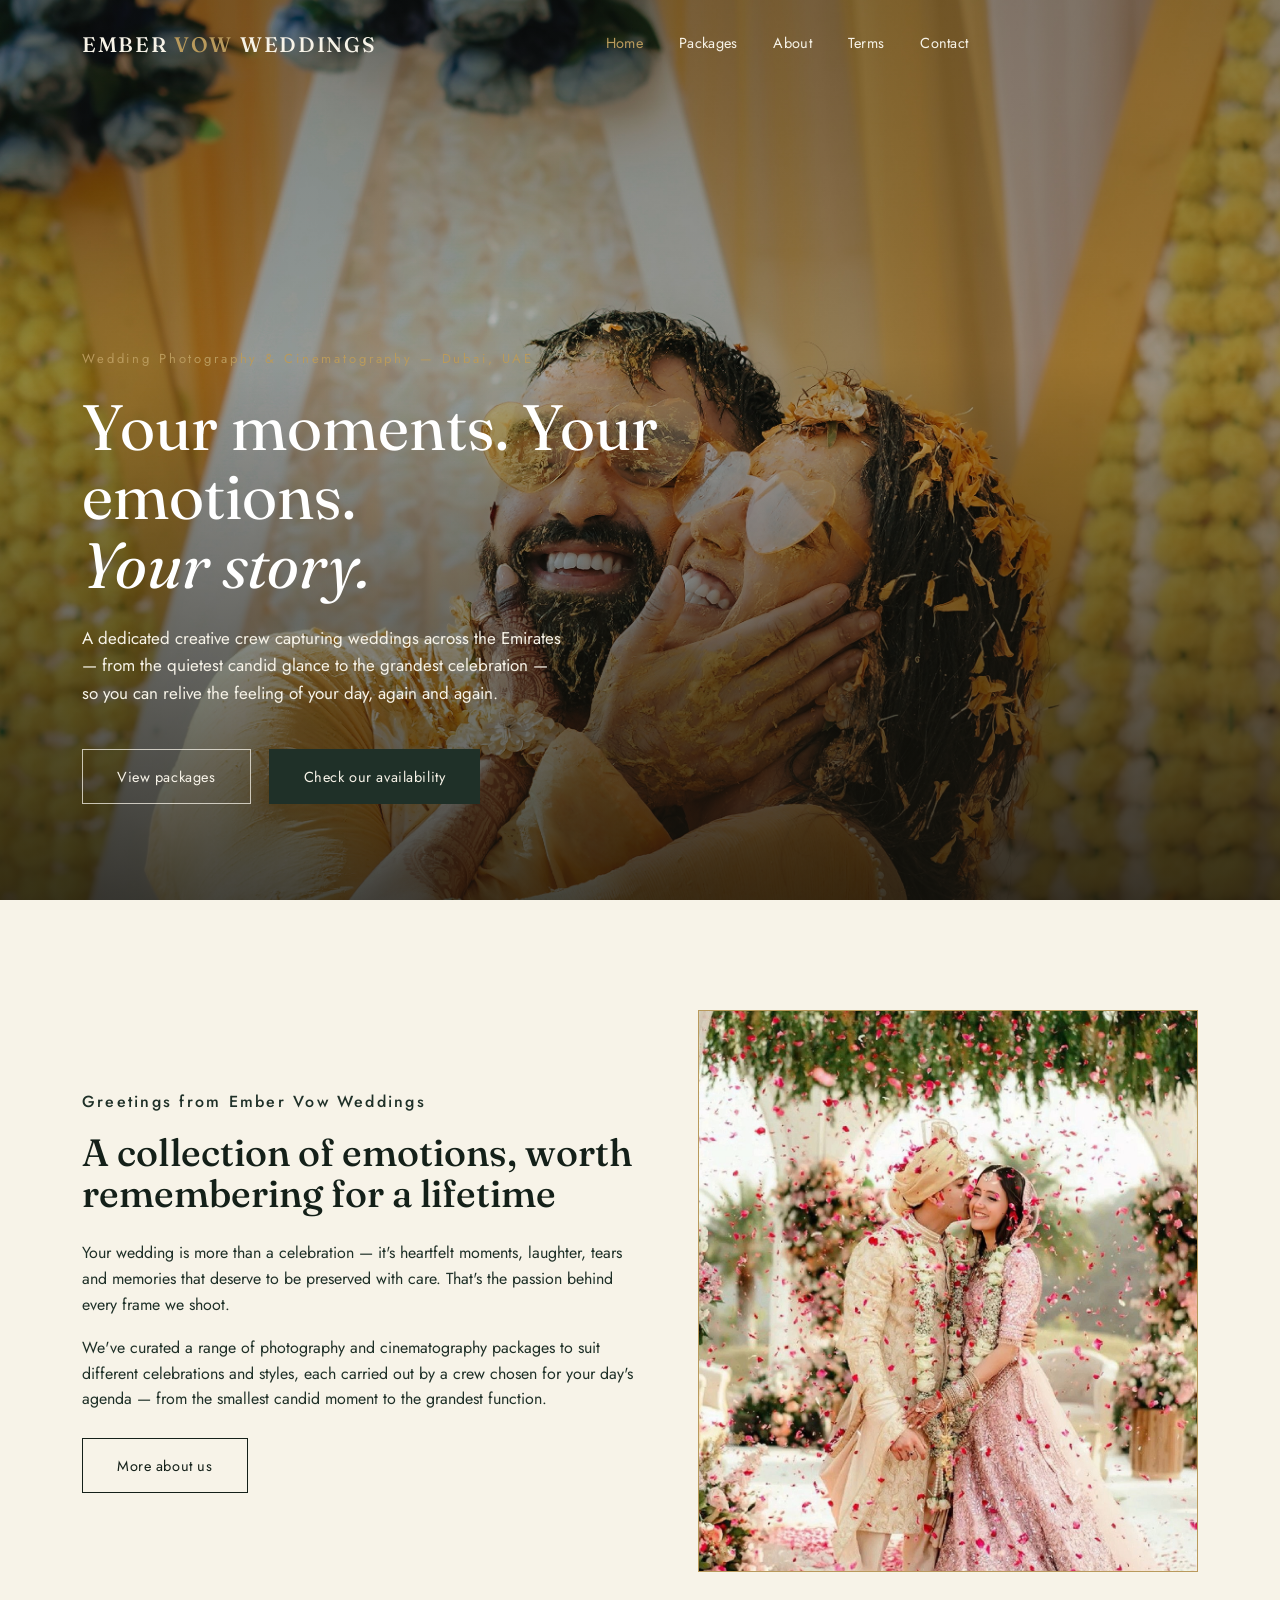
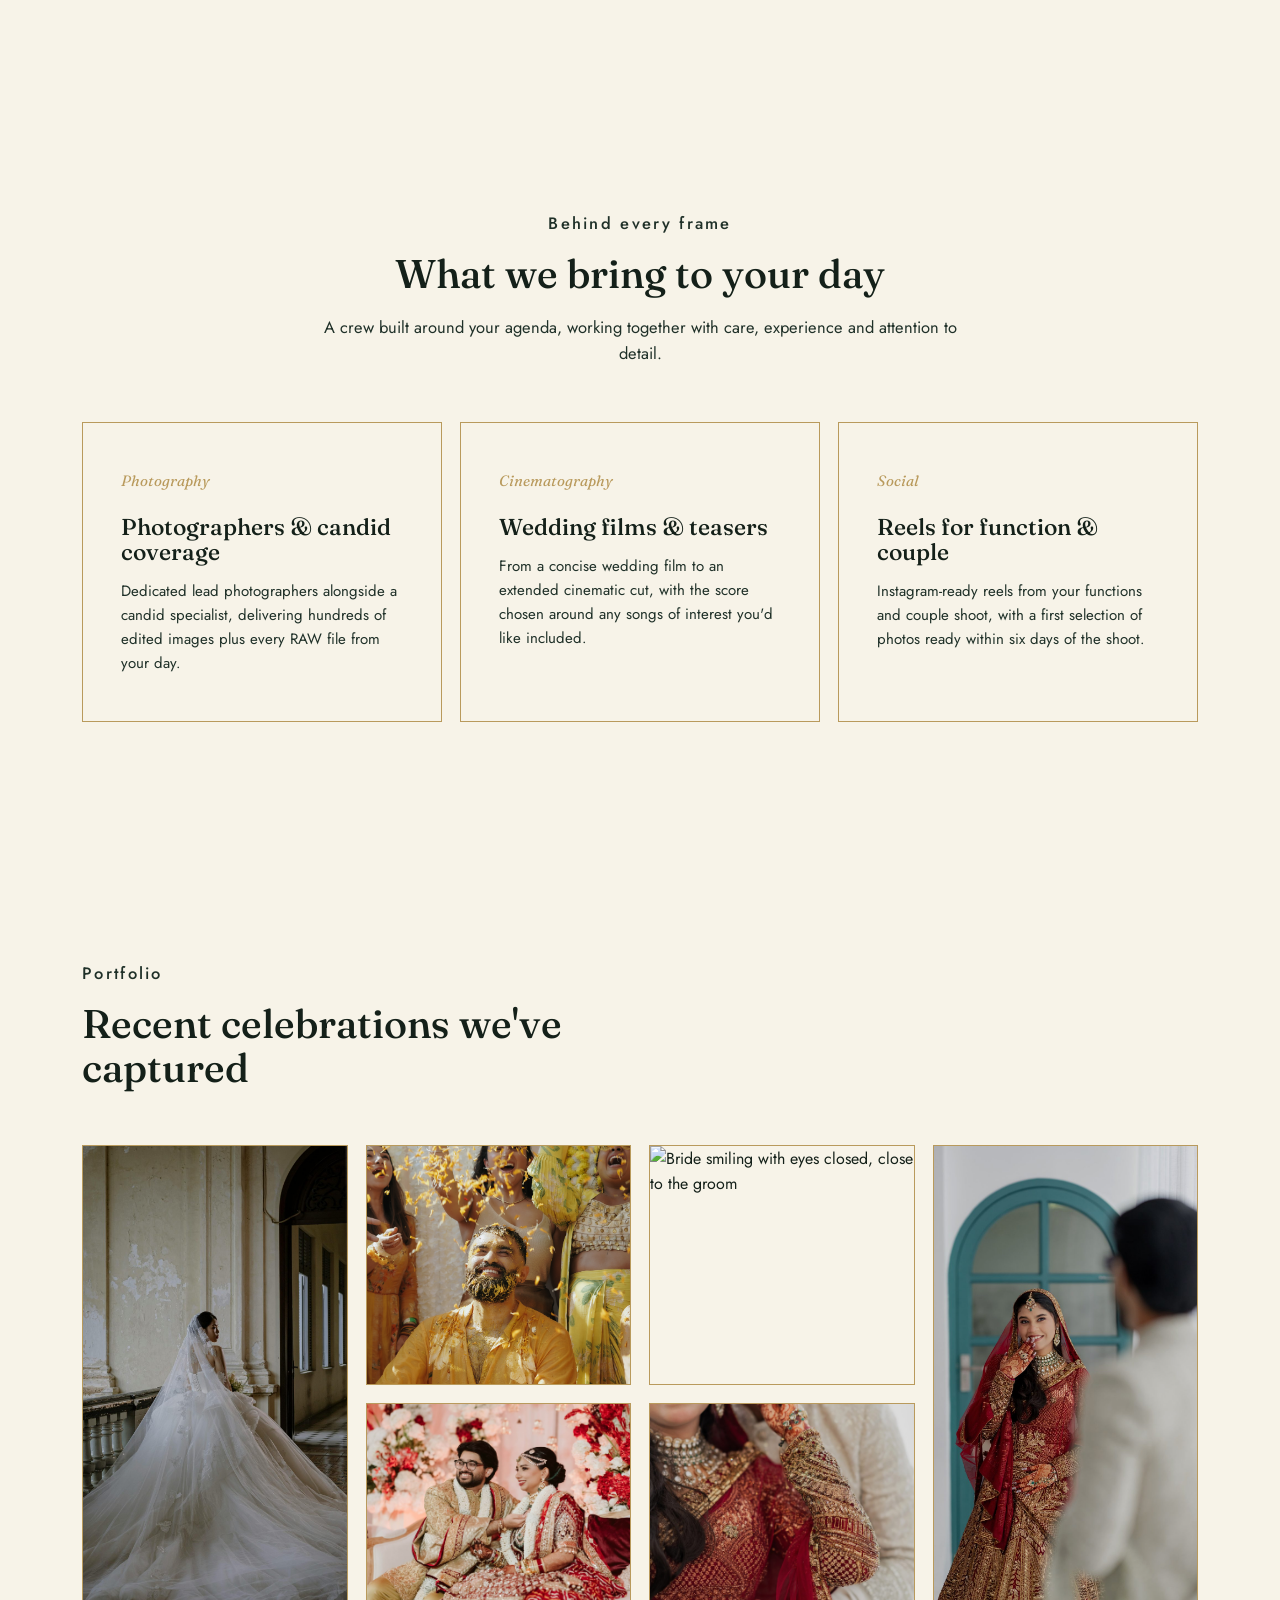
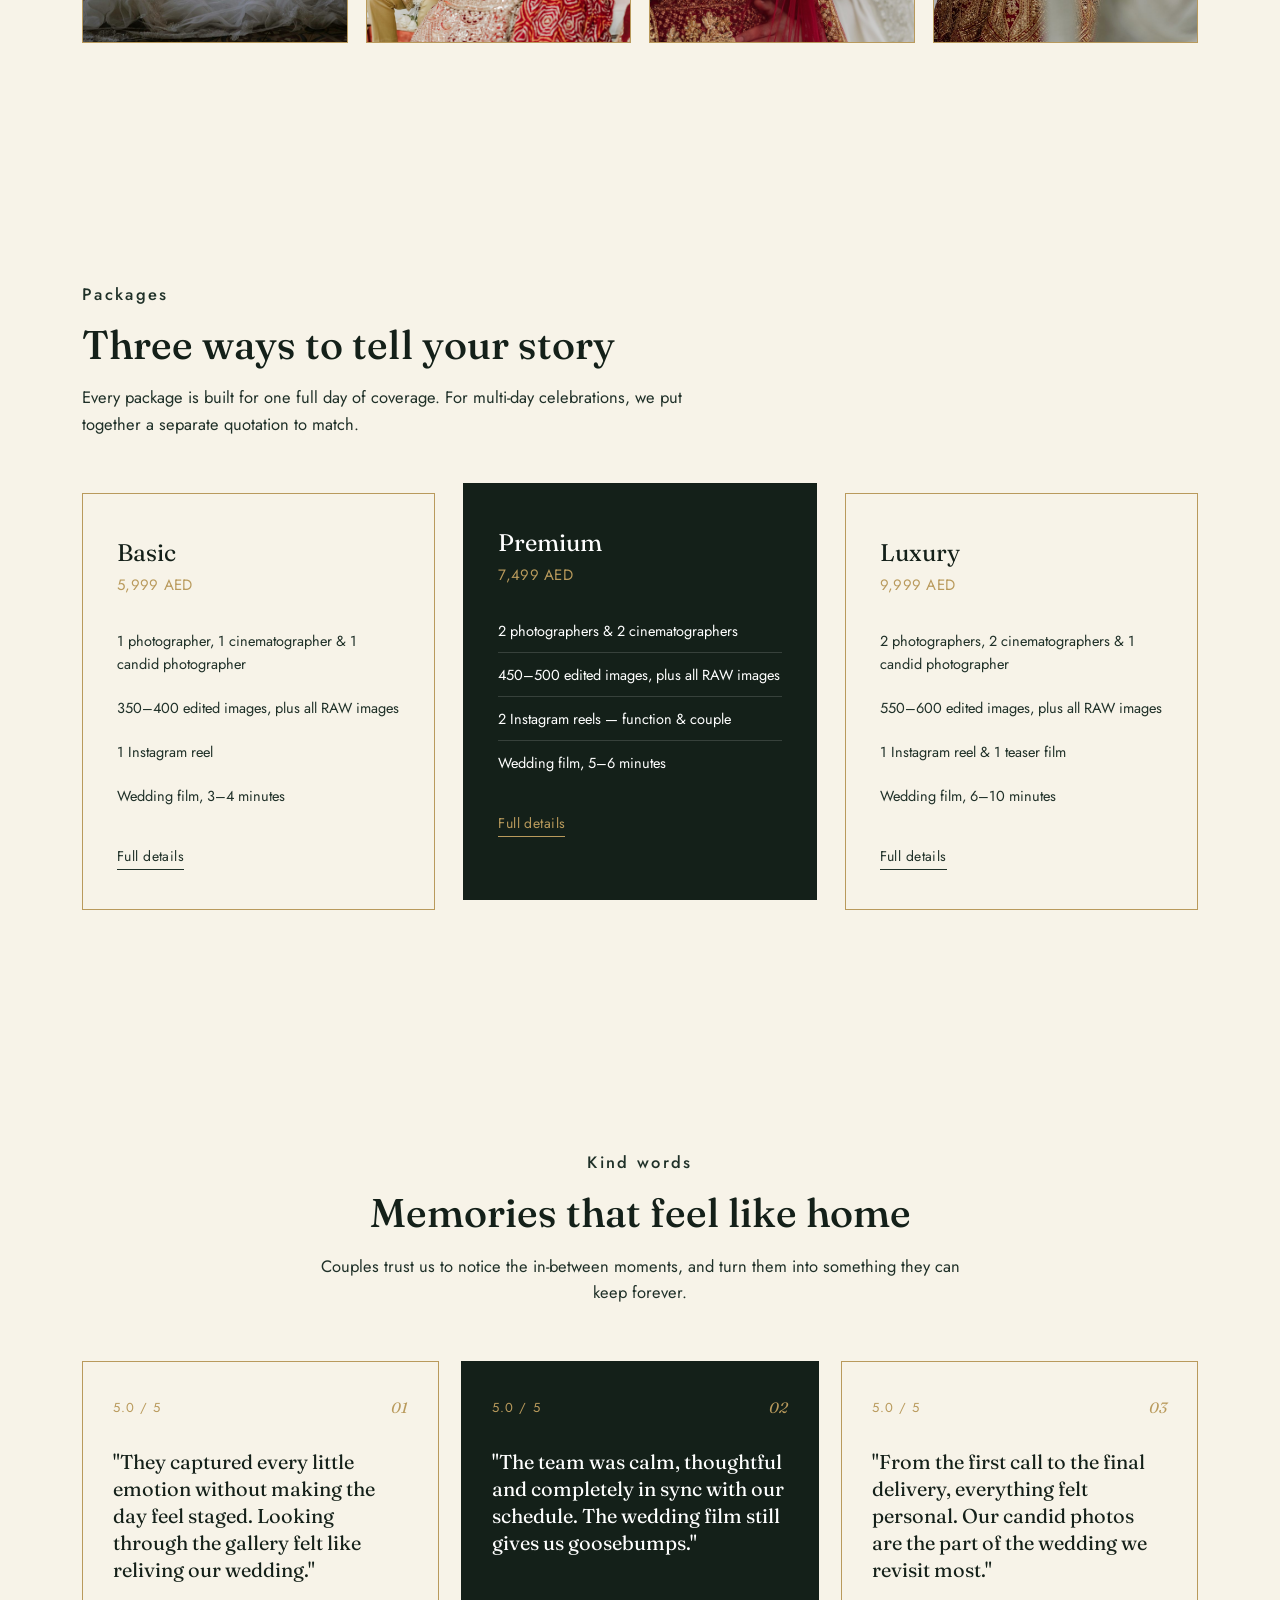
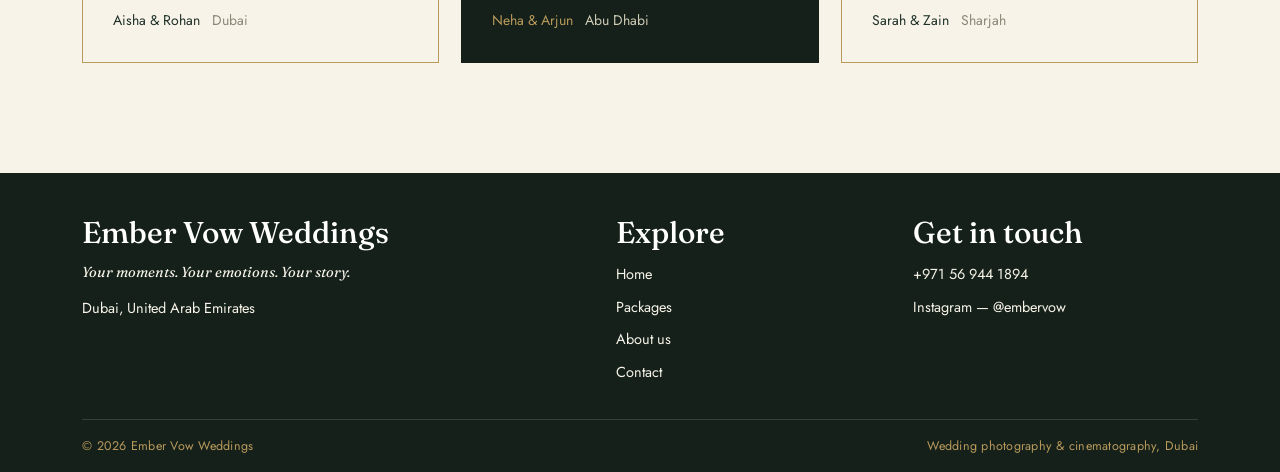
==== index.html @ 5db1cc66 "Add Ember Wow photography website" ====
<!DOCTYPE html>
<html lang="en" class="non-responsive-html">
<head>
<meta charset="UTF-8">
<meta name="viewport" content="width=device-width, initial-scale=1.0">
<title>Ember Vow Weddings — Wedding Photography &amp; Films, Dubai</title>
<meta name="description" content="Ember Vow Weddings is a Dubai-based wedding photography and cinematography studio, capturing weddings across the UAE with a dedicated creative crew.">
<link rel="stylesheet" href="assets/style.css">
</head>
<body class="non-responsive">

<header class="site-header on-dark">
  <div class="wrap header-row">
    <a href="index.html" class="logo">EMBER <span class="flame">VOW</span> WEDDINGS</a>
    <nav class="main-nav">
      <a href="index.html" class="active">Home</a>
      <a href="packages.html">Packages</a>
      <a href="about.html">About</a>
      <a href="terms.html">Terms</a>
      <a href="contact.html">Contact</a>
    </nav>
    <div class="header-cta">
      <!-- <a href="tel:+971569441894" class="header-phone">+971 56 944 1894</a>
      <a href="contact.html" class="btn btn-light">Enquire</a> -->
      <button class="nav-toggle" type="button" aria-label="Open navigation menu" aria-expanded="false"><span></span><span></span><span></span></button>
    </div>
  </div>
</header>

<section class="hero">
  <div class="hero-media" style="background-image:url('assets/images/image12.jpg');"></div>
  <div class="hero-inner wrap">
    <p class="hero-eyebrow">Wedding Photography &amp; Cinematography — Dubai, UAE</p>
    <h1>Your moments. Your emotions.<br><span class="serif-italic">Your story.</span></h1>
    <p class="hero-sub">A dedicated creative crew capturing weddings across the Emirates — from the quietest candid glance to the grandest celebration — so you can relive the feeling of your day, again and again.</p>
    <div class="hero-actions">
      <a href="packages.html" class="btn btn-light">View packages</a>
      <a href="contact.html" class="btn btn-solid">Check our availability</a>
    </div>
  </div>
</section>

<section class="section-cream">
  <div class="wrap split">
    <div class="split-copy">
      <p class="eyebrow">Greetings from Ember Vow Weddings</p>
      <h2 style="font-size:38px; margin: 18px 0 26px;">A collection of emotions, worth remembering for a lifetime</h2>
      <p>Your wedding is more than a celebration — it's heartfelt moments, laughter, tears and memories that deserve to be preserved with care. That's the passion behind every frame we shoot.</p>
      <p>We've curated a range of photography and cinematography packages to suit different celebrations and styles, each carried out by a crew chosen for your day's agenda — from the smallest candid moment to the grandest function.</p>
      <a href="about.html" class="btn" style="margin-top:8px;">More about us</a>
    </div>
    <div class="split-media">
      <img src="assets/images/mandap-kiss.jpg" alt="Couple sharing a moment during their mandap ceremony, surrounded by flowers">
    </div>
  </div>
</section>

<section class="section-paper">
  <div class="wrap">
    <div class="section-head center">
      <p class="eyebrow">Behind every frame</p>
      <h2>What we bring to your day</h2>
      <p>A crew built around your agenda, working together with care, experience and attention to detail.</p>
    </div>
    <div class="pillars">
      <div class="pillar">
        <span class="pillar-num">Photography</span>
        <h3>Photographers &amp; candid coverage</h3>
        <p>Dedicated lead photographers alongside a candid specialist, delivering hundreds of edited images plus every RAW file from your day.</p>
      </div>
      <div class="pillar">
        <span class="pillar-num">Cinematography</span>
        <h3>Wedding films &amp; teasers</h3>
        <p>From a concise wedding film to an extended cinematic cut, with the score chosen around any songs of interest you'd like included.</p>
      </div>
      <div class="pillar">
        <span class="pillar-num">Social</span>
        <h3>Reels for function &amp; couple</h3>
        <p>Instagram-ready reels from your functions and couple shoot, with a first selection of photos ready within six days of the shoot.</p>
      </div>
    </div>
  </div>
</section>

<section class="section-cream">
  <div class="wrap">
    <div class="section-head">
      <p class="eyebrow">Portfolio</p>
      <h2>Recent celebrations we've captured</h2>
    </div>
    <div class="gallery">
      <a href="about.html" class="tall"><img src="assets/images/bride-train.jpg" alt="Bride in a flowing gown along a hallway"></a>
      <a href="about.html"><img src="assets/images/image11.jpg" alt="Wedding ceremony ritual with hands joined in garlands"></a>
      <a href="about.html"><img src="assets/images/image13.jpg" alt="Bride smiling with eyes closed, close to the groom"></a>
      <a href="about.html" class="tall"><img src="assets/images/first-look-reveal.jpg" alt="Bride glancing back at the groom during a first look"></a>
      <a href="about.html"><img src="assets/images/mandap-garland.jpg" alt="Couple seated together during their wedding ceremony"></a>
      <a href="about.html"><img src="assets/images/cheek-laugh.jpg" alt="Couple laughing cheek to cheek in wedding attire"></a>
    </div>
  </div>
</section>

<section class="section-paper">
  <div class="wrap">
    <div class="section-head">
      <p class="eyebrow">Packages</p>
      <h2>Three ways to tell your story</h2>
      <p>Every package is built for one full day of coverage. For multi-day celebrations, we put together a separate quotation to match.</p>
    </div>
    <div class="pkg-row">
      <div class="pkg-teaser">
        <span class="name">Basic</span>
        <span class="price">5,999 AED</span>
        <ul>
          <li>1 photographer, 1 cinematographer &amp; 1 candid photographer</li>
          <li>350–400 edited images, plus all RAW images</li>
          <li>1 Instagram reel</li>
          <li>Wedding film, 3–4 minutes</li>
        </ul>
        <a href="packages.html">Full details</a>
      </div>
      <div class="pkg-teaser is-featured">
        <span class="name">Premium</span>
        <span class="price">7,499 AED</span>
        <ul>
          <li>2 photographers &amp; 2 cinematographers</li>
          <li>450–500 edited images, plus all RAW images</li>
          <li>2 Instagram reels — function &amp; couple</li>
          <li>Wedding film, 5–6 minutes</li>
        </ul>
        <a href="packages.html">Full details</a>
      </div>
      <div class="pkg-teaser">
        <span class="name">Luxury</span>
        <span class="price">9,999 AED</span>
        <ul>
          <li>2 photographers, 2 cinematographers &amp; 1 candid photographer</li>
          <li>550–600 edited images, plus all RAW images</li>
          <li>1 Instagram reel &amp; 1 teaser film</li>
          <li>Wedding film, 6–10 minutes</li>
        </ul>
        <a href="packages.html">Full details</a>
      </div>
    </div>
  </div>
</section>

<section class="reviews-section section-cream">
  <div class="wrap">
    <div class="section-head center">
      <p class="eyebrow">Kind words</p>
      <h2>Memories that feel like home</h2>
      <p>Couples trust us to notice the in-between moments, and turn them into something they can keep forever.</p>
    </div>
    <div class="reviews-grid">
      <article class="review-card">
        <div class="review-topline"><span class="review-stars">5.0 / 5</span><span class="review-mark">01</span></div>
        <blockquote>"They captured every little emotion without making the day feel staged. Looking through the gallery felt like reliving our wedding."</blockquote>
        <cite>Aisha &amp; Rohan <span>Dubai</span></cite>
      </article>
      <article class="review-card featured-review">
        <div class="review-topline"><span class="review-stars">5.0 / 5</span><span class="review-mark">02</span></div>
        <blockquote>"The team was calm, thoughtful and completely in sync with our schedule. The wedding film still gives us goosebumps."</blockquote>
        <cite>Neha &amp; Arjun <span>Abu Dhabi</span></cite>
      </article>
      <article class="review-card">
        <div class="review-topline"><span class="review-stars">5.0 / 5</span><span class="review-mark">03</span></div>
        <blockquote>"From the first call to the final delivery, everything felt personal. Our candid photos are the part of the wedding we revisit most."</blockquote>
        <cite>Sarah &amp; Zain <span>Sharjah</span></cite>
      </article>
    </div>
  </div>
</section>

<!-- <section class="cta-banner">
  <div class="wrap">
    <h2>Let us turn your day into memories that last forever.</h2>
    <div class="actions">
      <a href="contact.html" class="btn btn-light">Get in touch</a>
      <a href="tel:+971569441894" class="btn" style="border-color:rgba(247,243,232,.5); color:#F7F3E8;">Call +971 56 944 1894</a>
    </div>
  </div>
</section> -->

<footer class="site-footer">
  <div class="wrap">
    <div class="footer-grid">
      <div>
        <h4>Ember Vow Weddings</h4>
        <p class="footer-tagline">Your moments. Your emotions. Your story.</p>
        <p>Dubai, United Arab Emirates</p>
      </div>
      <div>
        <h4>Explore</h4>
        <ul class="footer-links">
          <li><a href="index.html">Home</a></li>
          <li><a href="packages.html">Packages</a></li>
          <li><a href="about.html">About us</a></li>
          <li><a href="contact.html">Contact</a></li>
        </ul>
      </div>
      <div>
        <h4>Get in touch</h4>
        <ul class="footer-links">
          <li><a href="tel:+971569441894">+971 56 944 1894</a></li>
          <li><a href="https://www.instagram.com/embervow?stkn=NTB4djV4emsxd3Fi" target="_blank" rel="noopener">Instagram — @embervow</a></li>
        </ul>
      </div>
    </div>
    <div class="footer-bottom">
      <span>&copy; <span id="year"></span> Ember Vow Weddings</span>
      <span>Wedding photography &amp; cinematography, Dubai</span>
    </div>
  </div>
</footer>

<script src="assets/script.js"></script>
</body>
</html>
---- assets/style.css ----
/* ============================================================
   EMBER VOW WEDDINGS — shared stylesheet
   ============================================================ */

@import url('https://fonts.googleapis.com/css2?family=Fraunces:ital,opsz,wght@0,9..144,300;0,9..144,400;0,9..144,500;0,9..144,600;1,9..144,400;1,9..144,500&family=Jost:wght@300;400;500;600&display=swap');

:root{
  --forest:       #1F3028;
  --ivory:        #F7F3E8;
  --gold:         #B99A5C;
  --dark-green:   #142019;
  --cream:        var(--ivory);
  --cream-deep:   var(--ivory);
  --ink:          var(--dark-green);
  --olive:        var(--forest);
  --olive-deep:   var(--dark-green);
  --olive-line:   var(--gold);
  --ember:        var(--gold);
  --ember-deep:   var(--gold);
  --paper:        var(--ivory);
  --max: 1180px;
}

*, *::before, *::after{ box-sizing: border-box; }

html{ scroll-behavior: smooth; }

body{
  margin:0;
  background: var(--cream);
  color: var(--ink);
  font-family: 'Jost', sans-serif;
  font-weight: 400;
  line-height: 1.6;
  -webkit-font-smoothing: antialiased;
}
body:not(.non-responsive){
  overflow-x:hidden;
}

img{ max-width:100%; display:block; }

a{ color: inherit; text-decoration:none; }

h1,h2,h3,h4{
  font-family: 'Fraunces', serif;
  font-weight: 500;
  line-height: 1.08;
  margin: 0;
  color: var(--ink);
}
h5,h6{
  font-family: 'Fraunces', serif;
  font-weight: 300;
  line-height: 1.08;
  margin: 0;
  color: var(--ink);
}

.serif-italic{ font-style: italic; font-weight: 400; }

p{ margin: 0; }

.wrap{
  max-width: var(--max);
  margin: 0 auto;
  padding: 0 32px;
}

.eyebrow{
  font-family: 'Jost', sans-serif;
  font-size: 13px;
  letter-spacing: 0.14em;
  color: var(--olive);
  font-weight: 500;
}

.rule{
  height: 1px;
  background: var(--olive-line);
  border: none;
  width: 100%;
}

.btn{
  display: inline-flex;
  align-items: center;
  gap: 10px;
  padding: 15px 34px;
  border: 1px solid var(--ink);
  color: var(--ink);
  font-family: 'Jost', sans-serif;
  font-size: 14.5px;
  letter-spacing: 0.04em;
  background: transparent;
  transition: background .35s ease, color .35s ease, border-color .35s ease;
  cursor: pointer;
}
.btn:hover{ background: var(--ink); color: var(--paper); }

.btn-light{
  border-color: rgba(247,243,232,.75);
  color: var(--ivory);
}
.btn-light:hover{ background:var(--ivory); color: var(--dark-green); }
.btn-outline-light{ border-color:rgba(247,243,232,.5); color:var(--ivory); }

.btn-solid{
  background: var(--forest);
  border-color: var(--forest);
  color: var(--ivory);
}
.btn-solid:hover{ background: var(--dark-green); border-color: var(--dark-green); color:var(--ivory); }

/* ---------------- header ---------------- */
.site-header{
  position: absolute;
  top:0; left:0; right:0;
  z-index: 50;
  padding: 30px 0;
}
.site-header.is-solid{
  position: sticky;
  background: var(--cream);
  border-bottom: 1px solid var(--olive-line);
  padding: 20px 0;
}
.header-row{
  display:flex;
  align-items:center;
  justify-content: space-between;
}
.logo{
  font-family:'Fraunces', serif;
  font-size: 21px;
  letter-spacing: 0.08em;
  font-weight: 500;
}
.logo .flame{ color: var(--ember); }
.site-header.on-dark .logo{ color: var(--ivory); }

.main-nav{
  display:flex;
  gap: 40px;
  align-items:center;
}
.main-nav a{
  font-size: 15px;
  letter-spacing: 0.02em;
  position: relative;
  padding-bottom: 4px;
}
.site-header.on-dark .main-nav a{ color: var(--ivory); }
.main-nav a.active{ color: var(--ember); }
.site-header.on-dark .main-nav a.active{ color: var(--gold); }
.main-nav a::after{
  content:"";
  position:absolute;
  left:0; right:100%;
  bottom:0;
  height:1px;
  background: currentColor;
  transition: right .3s ease;
}
.main-nav a:hover::after{ right:0; }

.header-cta{ display:flex; align-items:center; gap:22px; }
.header-phone{
  font-size: 14px;
  letter-spacing: 0.02em;
}
.site-header.on-dark .header-phone{ color:var(--ivory); }

.nav-toggle{
  display:none;
  flex-direction:column;
  gap:5px;
  background:none;
  border:none;
  cursor:pointer;
  padding: 6px;
}
.nav-toggle span{
  width: 26px; height: 1px;
  background: var(--ink);
}
.site-header.on-dark .nav-toggle span{ background:#fff; }

/* ---------------- footer ---------------- */
.site-footer{
  background: var(--olive-deep);
  color: var(--ivory);
  padding: 44px 0 0;
}
.footer-grid{
  display:grid;
  grid-template-columns: 1.3fr 1fr 1fr;
  align-items:start;
  gap: 34px;
  padding-bottom: 34px;
}
.footer-grid h4{
  color:#fff;
  font-size: 30px;
  margin-bottom: 12px;
}
.footer-grid p, .footer-grid a{
  color: var(--ivory);
  font-size: 14.5px;
}
.footer-links{ list-style:none; margin:0; padding:0; display:flex; flex-direction:column; gap:7px; }
.footer-links a:hover{ color:#fff; }
.footer-bottom{
  border-top: 1px solid rgba(255,255,255,.14);
  padding: 16px 0;
  display:flex;
  justify-content:space-between;
  align-items:center;
  gap: 12px 24px;
  flex-wrap:wrap;
  font-size: 12.5px;
  color: var(--gold);
  letter-spacing: .02em;
}
.footer-tagline{ font-family:'Fraunces', serif; font-style: italic; font-size: 19px; color:var(--ivory); margin: 10px 0 12px; max-width: 320px; }

/* ---------------- hero (home) ---------------- */
.hero{
  position: relative;
  min-height: 100vh;
  display:flex;
  align-items:flex-end;
  overflow:hidden;
}
.hero-media{
  position:absolute; inset:0;
  background-size: cover;
  background-position: center 22%;
}
.hero-media::after{
  content:"";
  position:absolute; inset:0;
  background: linear-gradient(180deg, rgba(20,18,12,.28) 0%, rgba(20,18,12,.18) 40%, rgba(20,18,12,.78) 100%);
}
.hero-inner{
  position:relative;
  z-index: 2;
  width:100%;
  padding-bottom: 96px;
  color:#fff;
  opacity:0;
  transform: translateY(16px);
  animation: rise 1.1s ease .25s forwards;
}
@keyframes rise{ to{ opacity:1; transform:none; } }

.hero-eyebrow{
  font-size: 13px;
  letter-spacing: 0.22em;
  color: var(--gold);
  margin-bottom: 22px;
}
.hero h1{
  color:#fff;
  font-size: clamp(42px, 6vw, 78px);
  max-width: 820px;
  font-weight: 400;
}
.hero-sub{
  margin-top: 26px;
  max-width: 480px;
  font-size: 17px;
  color: var(--ivory);
}
.hero-actions{
  margin-top: 42px;
  display:flex;
  gap: 18px;
  flex-wrap: wrap;
}

/* ---------------- generic page hero (inner pages) ---------------- */
.page-hero{
  padding: 200px 0 90px;
  background: var(--cream-deep);
  border-bottom: 1px solid var(--olive-line);
}
.page-hero h1{ font-size: clamp(38px, 5vw, 58px); max-width: 620px; }
.page-hero .eyebrow{ margin-bottom: 18px; display:block; }
.page-hero-sub{ max-width: 560px; margin-top: 22px; font-size: 16.5px; color:var(--forest); }

/* ---------------- sections ---------------- */
section{ padding: 110px 0; }
.section-tight{ padding: 80px 0; }
.section-cream{ background: var(--cream); }
.section-paper{ background: var(--paper); }
.section-deep{ background: var(--dark-green); color:var(--ivory); }
.section-deep h2{ color:#fff; }

.section-head{
  max-width: 640px;
  margin-bottom: 56px;
}
.section-head .eyebrow{ display:block; margin-bottom: 16px; }
.section-head h2{ font-size: clamp(30px, 3.6vw, 44px); }
.section-head p{ margin-top: 18px; font-size: 16.5px; color:var(--forest); }
.section-deep .section-head p{ color: var(--ivory); }
.center{ text-align:center; margin-left:auto; margin-right:auto; }

/* ---------------- intro / story split ---------------- */
.split{
  display:grid;
  grid-template-columns: 1fr 1fr;
  gap: 64px;
  align-items:center;
}
.split.reverse .split-media{ order:2; }
.split-media img{ width:100%; height: 560px; object-fit:cover; border: 1px solid var(--olive-line); }
.split-media{ overflow:hidden; border:1px solid var(--olive-line); background:var(--paper); transition: transform .35s ease, box-shadow .35s ease, border-color .35s ease; }
.split-media:hover{ transform:translateY(-6px); border-color:var(--gold); box-shadow:0 16px 30px rgba(20,32,25,.12); }
.split-media img{ border:none; transition:transform .7s cubic-bezier(.2,.7,.2,1); }
.split-media:hover img{ transform:scale(1.035); }
.split-copy p{ margin-bottom: 18px; font-size: 16px; color:var(--forest); }
.split-copy p:last-child{ margin-bottom:0; }
.story-heading{ font-size:clamp(28px,3.4vw,38px); margin:18px 0 26px; }

/* ---------------- pillars ---------------- */
.pillars{
  display:grid;
  grid-template-columns: repeat(3, 1fr);
  gap: 18px;
}
.pillar{
  background: var(--cream);
  padding: 46px 38px;
  border:1px solid var(--olive-line);
  transition: transform .35s ease, box-shadow .35s ease, border-color .35s ease;
}
.pillar:hover{
  transform:translateY(-7px);
  border-color:var(--ember);
  box-shadow:0 16px 30px rgba(20,32,25,.12);
}
.pillar-num{
  font-family:'Fraunces', serif;
  font-style: italic;
  font-size: 15px;
  color: var(--ember);
  margin-bottom: 22px;
  display:block;
}
.pillar h3{ font-size: 23px; margin-bottom: 14px; }
.pillar p{ font-size: 15px; color:var(--forest); }

/* ---------------- portfolio grid ---------------- */
.gallery{
  display:grid;
  grid-template-columns: repeat(4, 1fr);
  gap: 18px;
}
.gallery a{
  display:block;
  overflow:hidden;
  border: 1px solid var(--olive-line);
  background:var(--paper);
  transition: transform .35s ease, box-shadow .35s ease, border-color .35s ease;
}
.gallery a:hover{ transform:translateY(-5px); border-color:var(--gold); box-shadow:0 14px 26px rgba(20,32,25,.14); }
.gallery img{
  width:100%; height:100%;
  object-fit:cover;
  aspect-ratio: 3/4;
  transition: transform .7s cubic-bezier(.2,.7,.2,1);
}
.gallery a:hover img{ transform: scale(1.045); }
.gallery a:focus-visible, .pkg-teaser:focus-within{ outline:2px solid var(--ember); outline-offset:4px; }
.gallery .tall{ grid-row: span 2; }
.gallery .tall img{ aspect-ratio: 3/8; }

/* ---------------- packages teaser (home) ---------------- */
.pkg-row{
  display:grid;
  grid-template-columns: repeat(3, 1fr);
  gap: 28px;
}
.pkg-teaser{
  border: 1px solid var(--olive-line);
  background: var(--paper);
  padding: 40px 34px;
  transition: transform .35s ease, box-shadow .35s ease, border-color .35s ease;
}
.pkg-teaser:hover{
  transform:translateY(-7px);
  border-color:var(--ember);
  box-shadow:0 16px 30px rgba(20,32,25,.12);
}
.pkg-teaser.is-featured{
  background:var(--olive-deep);
  border-color:var(--olive-deep);
  color:var(--ivory);
  transform:translateY(-10px);
}
.pkg-teaser.is-featured:hover{ border-color:var(--gold); box-shadow:0 20px 34px rgba(20,32,25,.2); }
.pkg-teaser.is-featured .name,
.pkg-teaser.is-featured li{ color:#fff; }
.pkg-teaser.is-featured .price{ color:var(--gold); }

.pkg-teaser.is-featured li{ border-top-color:rgba(255,255,255,.15); }
.pkg-teaser.is-featured a{ color:var(--gold); border-color:var(--gold); }
.pkg-teaser.is-featured a:hover{ color:#fff; border-color:#fff; }
.pkg-teaser .name{ font-family:'Fraunces', serif; font-size: 24px; margin-bottom: 6px; }
.pkg-teaser .price{ color: var(--ember-deep); font-size: 15px; letter-spacing: .02em; margin-bottom: 22px; display:block; }
.pkg-teaser ul {
    list-style: none;
    margin: 0 0 26px;
    padding: 0;
}

.pkg-teaser li {
  
    font-size: 14.5px;
    color: var(--forest);
    padding: 10px 0;
    border-top: 1px solid var(--cream-deep);
}


.pkg-teaser li:first-child{ border-top:none; }
.pkg-teaser a{ font-size: 14px; letter-spacing:.03em; color: var(--olive); border-bottom: 1px solid var(--olive); padding-bottom: 3px; }
.pkg-teaser a:hover{ color: var(--olive-deep); border-color: var(--olive-deep); }

/* ---------------- reviews ---------------- */
.reviews-section{ border-top:1px solid var(--cream-deep); }
.reviews-grid{ display:grid; grid-template-columns:repeat(3,1fr); gap:22px; }
.review-card{
  padding:34px 30px 30px;
  background:var(--paper);
  border:1px solid var(--olive-line);
  min-height:280px;
  display:flex;
  flex-direction:column;
  transition:transform .35s ease, box-shadow .35s ease, border-color .35s ease;
}
.review-card:hover{ transform:translateY(-7px); border-color:var(--gold); box-shadow:0 16px 30px rgba(20,32,25,.12); }
.featured-review{ background:var(--dark-green); border-color:var(--dark-green); color:var(--ivory); }
.review-topline{ display:flex; justify-content:space-between; align-items:center; margin-bottom:28px; }
.review-stars{ color:var(--ember); font-size:13px; letter-spacing:.08em; }
.featured-review .review-stars{ color:var(--gold); }
.review-mark{ color:var(--olive-line); font-family:'Fraunces',serif; font-style:italic; font-size:15px; }
.review-card blockquote{ margin:0; font-family:'Fraunces',serif; font-size:20px; line-height:1.35; color:var(--ink); }
.featured-review blockquote{ color:#fff; }
.review-card cite{ margin-top:auto; padding-top:26px; font-style:normal; font-size:14px; color:var(--olive); }
.review-card cite span{ color:#8a8777; margin-left:8px; }
.featured-review cite{ color:var(--gold); }
.featured-review cite span{ color:#cfcbb5; }

/* ---------------- packages page ---------------- */
.pkg-full-row{
  display:grid;
  grid-template-columns: repeat(3, 1fr);
  gap: 22px;
}
.pkg-full{
  background: var(--paper);
  padding: 48px 38px;
  border: 1px solid var(--gold);
  display:flex;
  flex-direction:column;
  transition:transform .35s ease, background .35s ease, box-shadow .35s ease, border-color .35s ease;
}
.pkg-full:hover{ transform:translateY(-7px); border-color:var(--gold); box-shadow:0 16px 30px rgba(20,32,25,.16); }
.pkg-full.is-feature{ background: var(--dark-green); color:var(--ivory); border-color:var(--dark-green); }
.pkg-full .name{ font-size: 27px; margin-bottom: 4px; }
.pkg-full.is-feature .name{ color:var(--ivory); }
.pkg-full .price-line{ display:flex; align-items:baseline; gap:8px; margin: 18px 0 30px; }
.pkg-full .price{ font-family:'Fraunces', serif; font-size: 42px; }
.pkg-full .price-unit{ font-size: 14px; color:var(--forest); }
.pkg-full.is-feature .price-unit{ color:var(--gold); }
.pkg-full ul{ list-style:none; margin:0 0 32px; padding:0; flex-grow:1; }
.pkg-full li{
  font-size: 14.5px;
  padding: 12px 0;
  border-top: 1px solid var(--gold);
  color:var(--forest);
}
.pkg-full.is-feature li{ border-top: 1px solid rgba(247,243,232,.18); color:var(--ivory); }
.pkg-full li:first-child{ border-top:none; }
.pkg-note{
  margin-top: 30px;
  font-size: 14px;
  color:var(--forest);
  max-width: 720px;
  font-style: italic;
  font-family:'Fraunces', serif;
}

/* add-ons */
.addon-list{
  display:grid;
  grid-template-columns: repeat(3, 1fr);
  gap: 22px;
}
.addon{
  border: 1px solid var(--olive-line);
  padding: 30px 28px;
  background: var(--cream);
}
.addon .name{ font-size: 18px; margin-bottom: 8px; font-family:'Fraunces', serif; }
.addon .price{ color: var(--ember-deep); font-size: 15px; }

/* delivery + terms */
.info-row{ display:grid; grid-template-columns: 1fr 1fr; gap: 60px; }
.terms-list{ list-style:none; margin:20px 0 0; padding:0; }
.terms-list li{
  font-size: 14.5px;
  color:var(--forest);
  padding: 16px 0;
  border-top: 1px solid var(--olive-line);
  padding-left: 26px;
  position:relative;
}
.terms-list li:first-child{ border-top: 1px solid var(--olive-line); }
.terms-list li::before{
  content:"";
  position:absolute; left:0; top: 22px;
  width:6px; height:1px;
  background: var(--ember);
}

/* ---------------- about page ---------------- */
.values{
  display:grid;
  grid-template-columns: repeat(3,1fr);
  gap: 40px;
}
.value{
  padding:32px 28px;
  border:1px solid var(--gold);
  background:var(--paper);
  transition:transform .35s ease, box-shadow .35s ease, border-color .35s ease;
}
.value:hover{
  transform:translateY(-6px);
  border-color:var(--forest);
  box-shadow:0 14px 26px rgba(20,32,25,.12);
}
.value h3{ font-size: 20px; margin-bottom: 12px; }
.value p{ font-size: 15px; color:var(--forest); }
.value .mark{ font-family:'Fraunces', serif; font-style:italic; color:var(--ember); font-size:15px; margin-bottom:14px; display:block; }

.quote-block{
  padding: 90px 0;
  text-align:center;
}
.quote-block blockquote{
  font-family:'Fraunces', serif;
  font-style: italic;
  font-weight: 400;
  font-size: clamp(24px, 3.2vw, 36px);
  max-width: 760px;
  margin: 0 auto;
  line-height: 1.4;
}
.quote-block cite{ display:block; margin-top: 26px; font-style:normal; font-family:'Jost'; font-size:14px; letter-spacing:.06em; color:var(--olive); }

/* ---------------- photographer + team ---------------- */
.photographer-section{ background:var(--dark-green); color:var(--ivory); }
.photographer-grid{ display:grid; grid-template-columns:1fr 1fr; gap:24px; align-items:stretch; }
.photographer-image{ min-height:480px; overflow:hidden; border:1px solid rgba(185,154,92,.35); border-radius:20px; }
.photographer-image img{ width:100%; height:100%; object-fit:cover; transition:transform .7s ease; }
.photographer-image:hover img{ transform:scale(1.035); }
.photographer-copy{ padding:56px 54px; border:1px solid rgba(185,154,92,.35); border-radius:20px; background:linear-gradient(145deg, rgba(31,48,40,.72), rgba(20,32,25,.96)); display:flex; flex-direction:column; justify-content:center; }
.photographer-copy .eyebrow{ color:var(--gold); }
.photographer-copy h2{ color:var(--ivory); font-size:clamp(32px,4vw,52px); max-width:500px; margin:18px 0 24px; }
.photographer-copy > p:not(.eyebrow){ color:rgba(247,243,232,.72); max-width:510px; font-size:15.5px; margin-bottom:16px; }
.photographer-stats{ border-top:1px solid rgba(185,154,92,.28); margin-top:22px; padding-top:24px; display:grid; grid-template-columns:repeat(3,1fr); gap:18px; }
.photographer-stats strong{ display:block; color:var(--ivory); font-family:'Fraunces',serif; font-size:25px; font-weight:500; }
.photographer-stats span{ display:block; color:var(--gold); font-size:11px; letter-spacing:.05em; margin-top:2px; }
.team-grid{ display:grid; grid-template-columns:repeat(4,1fr); gap:18px; }
.team-card{ background:var(--paper); border:1px solid var(--gold); border-radius:12px; overflow:hidden; transition:transform .35s ease, box-shadow .35s ease, border-color .35s ease; }
.team-card:hover{ transform:translateY(-7px); border-color:var(--forest); box-shadow:0 16px 30px rgba(20,32,25,.14); }
.team-image{ aspect-ratio:4/4.5; overflow:hidden; background:var(--cream-deep); }
.team-image img{ width:100%; height:100%; object-fit:cover; transition:transform .7s ease; }
.team-card:hover .team-image img{ transform:scale(1.05); }
.team-copy{ padding:22px 20px 24px; }
.team-role{ color:var(--gold); font-size:11px; letter-spacing:.11em; text-transform:uppercase; }
.team-copy h3{ font-size:23px; margin:9px 0 10px; }
.team-copy p{ color:var(--forest); font-size:14px; line-height:1.55; }

/* ---------------- terms cards ---------------- */
.terms-layout{ display:grid; grid-template-columns:1fr .85fr; gap:24px; align-items:stretch; }
.terms-intro, .terms-card, .terms-article{ border:1px solid var(--gold); background:var(--paper); border-radius:10px; }
.terms-intro{ padding:42px; }
.terms-intro h2{ font-size:clamp(28px,3vw,40px); margin:16px 0 22px; }
.terms-intro > p:last-child{ color:var(--forest); max-width:580px; }
.terms-card{ padding:34px; background:var(--dark-green); color:var(--ivory); }
.terms-card .eyebrow{ color:var(--gold); }
.terms-card ul{ list-style:none; margin:22px 0 0; padding:0; }
.terms-card li{ padding:14px 0 14px 20px; border-top:1px solid rgba(247,243,232,.16); color:rgba(247,243,232,.8); position:relative; }
.terms-card li::before{  position:absolute; left:0; color:var(--gold); }
.terms-stack{ display:grid; grid-template-columns:repeat(2,1fr); gap:18px; }
.terms-article{ padding:30px; transition:transform .35s ease, box-shadow .35s ease, border-color .35s ease; }
.terms-article:hover{ transform:translateY(-5px); border-color:var(--forest); box-shadow:0 14px 26px rgba(20,32,25,.1); }
.terms-article h3{ font-size:22px; margin-bottom:14px; }
.terms-article p{ color:var(--forest); font-size:15px; }

/* ---------------- contact page ---------------- */
.contact-grid{
  display:grid;
  grid-template-columns: 1fr 1fr;
  gap: 70px;
}
.contact-detail{ margin-bottom: 30px; }
.contact-detail .label{ font-size: 13px; letter-spacing:.1em; color: var(--olive); margin-bottom: 8px; display:block; }
.contact-detail .value{ font-size: 19px; font-family:'Fraunces', serif; }
.contact-detail a.value:hover{ color: var(--ember); }

.field{ margin-bottom: 22px; }
.field label{ display:block; font-size: 13.5px; letter-spacing:.03em; margin-bottom: 9px; color:var(--forest); }
.field input, .field select, .field textarea{
  width:100%;
  border: none;
  border-bottom: 1px solid var(--olive-line);
  background: transparent;
  padding: 12px 2px;
  font-family:'Jost', sans-serif;
  font-size: 15.5px;
  color: var(--ink);
}
.field input:focus, .field select:focus, .field textarea:focus{
  outline:none;
  border-bottom-color: var(--ember);
}
.field textarea{ resize: vertical; min-height: 110px; }
.form-note{ font-size: 13.5px; color:var(--forest); margin-top: 22px; }

/* cta banner */
.cta-banner{
  background: var(--olive-deep);
  padding: 90px 0;
  text-align:center;
}
.cta-banner h2{ color:#fff; font-size: clamp(30px,4vw,46px); max-width:640px; margin:0 auto 30px; }

.cta-banner .actions{ display:flex; justify-content:center; gap:18px; flex-wrap:wrap; }

/* ---------------- responsive (applied to pages other than non-responsive home page) ---------------- */
@media (max-width: 980px){
  body:not(.non-responsive) .split,
  body:not(.non-responsive) .info-row,
  body:not(.non-responsive) .contact-grid{ grid-template-columns: 1fr; gap: 40px; }
  body:not(.non-responsive) .photographer-grid{ grid-template-columns:1fr; }
  body:not(.non-responsive) .photographer-image{ min-height:420px; max-height:560px; }
  body:not(.non-responsive) .team-grid{ grid-template-columns:repeat(2,1fr); }
  body:not(.non-responsive) .terms-layout{ grid-template-columns:1fr; }
  body:not(.non-responsive) .split.reverse .split-media{ order: initial; }
  body:not(.non-responsive) .split-media img{ height: 380px; }
  body:not(.non-responsive) .pillars{ grid-template-columns: 1fr; }
  body:not(.non-responsive) .pkg-row,
  body:not(.non-responsive) .pkg-full-row{ grid-template-columns: 1fr; }
  body:not(.non-responsive) .pkg-full{ border:1px solid var(--gold); }
  body:not(.non-responsive) .addon-list{ grid-template-columns: 1fr; }
  body:not(.non-responsive) .values{ grid-template-columns: 1fr; gap: 34px; }
  body:not(.non-responsive) .reviews-grid{ grid-template-columns: repeat(2, 1fr); }
  body:not(.non-responsive) .gallery{ grid-template-columns: repeat(2, 1fr); }
  body:not(.non-responsive) .gallery .tall{ grid-row: span 1; }
  body:not(.non-responsive) .gallery .tall img{ aspect-ratio: 3/4; }
  body:not(.non-responsive) .footer-grid{ grid-template-columns: 1fr; gap: 24px; }
}

@media (max-width: 760px){
  body:not(.non-responsive) .main-nav,
  body:not(.non-responsive) .header-cta .header-phone{ display:none; }
  body:not(.non-responsive) .nav-toggle{ display:flex; }
  body:not(.non-responsive) .header-cta{ gap: 14px; }
  body:not(.non-responsive) .header-cta .btn{ display:none; }
  body:not(.non-responsive) .site-header,
  body:not(.non-responsive) .site-header.is-solid{ padding: 16px 0; }
  body:not(.non-responsive) .logo{ font-size: 17px; letter-spacing: .06em; }
  body:not(.non-responsive) .wrap{ padding: 0 18px; }
  body:not(.non-responsive) .hero{ min-height: 720px; }
  body:not(.non-responsive) .hero-inner{ padding-bottom: 54px; }
  body:not(.non-responsive) .hero-eyebrow{ font-size: 11px; letter-spacing: .14em; margin-bottom: 16px; }
  body:not(.non-responsive) .hero h1{ font-size: clamp(38px, 11vw, 54px); }
  body:not(.non-responsive) .hero-sub{ margin-top: 20px; font-size: 15.5px; }
  body:not(.non-responsive) .hero-actions,
  body:not(.non-responsive) .cta-banner .actions{ flex-direction:column; align-items:stretch; gap:12px; }
  body:not(.non-responsive) .hero-actions .btn,
  body:not(.non-responsive) .cta-banner .actions .btn{ justify-content:center; width:100%; }
  body:not(.non-responsive) section{ padding: 64px 0; }
  body:not(.non-responsive) .page-hero{ padding: 132px 0 54px; }
  body:not(.non-responsive) .page-hero h1{ font-size: clamp(34px, 9vw, 48px); }
  body:not(.non-responsive) .page-hero-sub{ font-size: 15.5px; }
  body:not(.non-responsive) .section-head{ margin-bottom: 34px; }
  body:not(.non-responsive) .section-head h2{ font-size: clamp(29px, 8vw, 38px); }
  body:not(.non-responsive) .split,
  body:not(.non-responsive) .info-row,
  body:not(.non-responsive) .contact-grid{ gap: 30px; }
  body:not(.non-responsive) .photographer-image{ min-height:320px; max-height:420px; border-radius:14px; }
  body:not(.non-responsive) .photographer-copy{ padding:34px 24px; border-radius:14px; }
  body:not(.non-responsive) .photographer-copy h2{ font-size:clamp(31px,9vw,44px); }
  body:not(.non-responsive) .photographer-stats{ gap:12px; }
  body:not(.non-responsive) .photographer-stats strong{ font-size:21px; }
  body:not(.non-responsive) .team-grid{ grid-template-columns:1fr; gap:16px; }
  body:not(.non-responsive) .team-card{ display:grid; grid-template-columns:110px 1fr; border-radius:10px; }
  body:not(.non-responsive) .team-image{ aspect-ratio:auto; min-height:145px; }
  body:not(.non-responsive) .team-copy{ padding:20px 18px; }
  body:not(.non-responsive) .terms-intro,
  body:not(.non-responsive) .terms-card,
  body:not(.non-responsive) .terms-article{ padding:26px 22px; }
  body:not(.non-responsive) .terms-stack{ grid-template-columns:1fr; gap:14px; }
  body:not(.non-responsive) .split-media img{ height: 300px; }
  body:not(.non-responsive) .pillar{ padding: 32px 24px; }
  body:not(.non-responsive) .gallery{ gap: 10px; }
  body:not(.non-responsive) .pkg-teaser,
  body:not(.non-responsive) .pkg-full{ padding: 32px 24px; }
  body:not(.non-responsive) .pkg-full .price-line{ flex-wrap:wrap; margin-bottom:22px; }
  body:not(.non-responsive) .addon{ padding: 24px 20px; }
  body:not(.non-responsive) .contact-detail .value{ font-size: 18px; }
  body:not(.non-responsive) .cta-banner{ padding: 64px 0; }
  body:not(.non-responsive) .cta-banner h2{ font-size: clamp(30px, 8vw, 40px); margin-bottom:24px; }
  body:not(.non-responsive) .footer-bottom{ flex-direction:column; align-items:flex-start; }
  body:not(.non-responsive) .reviews-grid{ grid-template-columns:1fr; gap:16px; }
  body:not(.non-responsive) .review-card{ min-height:250px; padding:28px 24px; }
  body:not(.non-responsive) .pkg-teaser.is-featured{ transform:none; }
  body:not(.non-responsive) .split-media:hover,
  body:not(.non-responsive) .pillar:hover,
  body:not(.non-responsive) .pkg-teaser:hover,
  body:not(.non-responsive) .gallery a:hover,
  body:not(.non-responsive) .review-card:hover{ transform:none; box-shadow:none; }

  body:not(.non-responsive) .site-header .main-nav{
    position: fixed;
    inset: 0 0 auto 0;
    top: 0;
    background: var(--cream);
    flex-direction: column;
    align-items: flex-start;
    padding: 100px 30px 40px;
    gap: 26px;
    transform: translateY(-100%);
    transition: transform .4s ease;
    z-index: 40;
  }
  body:not(.non-responsive) .site-header.nav-open .main-nav{ transform: translateY(0); display:flex; }
  body:not(.non-responsive) .site-header .main-nav a{ font-size: 22px; color: var(--ink) !important; }
}

@media (prefers-reduced-motion: reduce){
  .hero-inner{ animation: none; opacity:1; transform:none; }
  .gallery img{ transition:none; }
}

/* ===== VIDEO SHOWCASE ===== */
.video-section {
  padding: 80px 0;
}

.video-grid {
  display: grid;
  grid-template-columns: repeat(2, 1fr);
  gap: 32px;
  margin-top: 40px;
}

.video-item {
  position: relative;
  border-radius: 12px;
  overflow: hidden;
  background: #000;
  box-shadow: 0 12px 40px rgba(0, 0, 0, 0.15);
}

.video-item video {
  display: block;
  width: 100%;
  aspect-ratio: 16 / 9;
  object-fit: cover;
  background: #000;
}

@media (max-width: 768px) {
  body:not(.non-responsive) .video-grid {
    grid-template-columns: 1fr;
    gap: 24px;
  }
  body:not(.non-responsive) .video-section {
    padding: 60px 0;
  }
}

/* ============================================================
   NON-RESPONSIVE DESKTOP LOCK (Home Page Only)
   ============================================================ */

/* Visible horizontal scrollbar at bottom for mobile / narrow screens */
html.non-responsive-html {
  overflow-x: auto !important;
  overflow-y: scroll !important;
  -webkit-overflow-scrolling: touch;
  scrollbar-width: thin;
  scrollbar-color: var(--gold) var(--forest);
}

html.non-responsive-html::-webkit-scrollbar {
  height: 10px;
}
html.non-responsive-html::-webkit-scrollbar-track {
  background: var(--forest);
}
html.non-responsive-html::-webkit-scrollbar-thumb {
  background: var(--gold);
  border-radius: 5px;
}
html.non-responsive-html::-webkit-scrollbar-thumb:hover {
  background: #d4b476;
}

body.non-responsive {
  width: 100% !important;
  min-width: 1200px !important;
  overflow-x: visible !important;
  margin: 0 !important;
  position: relative !important;
}

body.non-responsive header,
body.non-responsive section,
body.non-responsive footer {
  width: 100% !important;
  min-width: 1200px !important;
  box-sizing: border-box !important;
}

body.non-responsive .wrap {
  width: 1180px !important;
  min-width: 1180px !important;
  max-width: 1180px !important;
  padding: 0 32px !important;
  margin: 0 auto !important;
  box-sizing: border-box !important;
}

body.non-responsive .site-header {
  position: absolute !important;
  top: 0 !important;
  left: 0 !important;
  right: 0 !important;
  width: 100% !important;
  min-width: 1200px !important;
  padding: 28px 0 !important;
  z-index: 50 !important;
}

body.non-responsive .site-header.is-solid {
  position: fixed !important;
  top: 0 !important;
  left: 0 !important;
  right: 0 !important;
  background: var(--cream) !important;
  padding: 18px 0 !important;
  width: 100% !important;
  min-width: 1200px !important;
  box-shadow: 0 4px 20px rgba(20,32,25,.06) !important;
}

body.non-responsive .site-header .nav-toggle {
  display: none !important;
}

body.non-responsive .site-header .main-nav {
  display: flex !important;
  position: static !important;
  transform: none !important;
  flex-direction: row !important;
  align-items: center !important;
  gap: 36px !important;
  background: transparent !important;
  padding: 0 !important;
}

body.non-responsive .site-header .main-nav a {
  display: inline-block !important;
  font-size: 14.5px !important;
  white-space: nowrap !important;
}

body.non-responsive .site-header.on-dark .main-nav a {
  color: var(--ivory) !important;
}

body.non-responsive .site-header.is-solid .main-nav a {
  color: var(--ink) !important;
}

body.non-responsive .site-header .main-nav a.active {
  color: var(--ember) !important;
}

body.non-responsive section {
  padding: 110px 0 !important;
}

body.non-responsive .hero {
  position: relative !important;
  min-height: 100vh !important;
  width: 100% !important;
  min-width: 1200px !important;
  display: flex !important;
  align-items: flex-end !important;
  padding: 0 !important;
  overflow: hidden !important;
}

body.non-responsive .hero-media {
  position: absolute !important;
  inset: 0 !important;
  width: 100% !important;
  height: 100% !important;
  background-size: cover !important;
  background-position: center 22% !important;
}

body.non-responsive .hero-inner {
  position: relative !important;
  z-index: 2 !important;
  padding-bottom: 96px !important;
}

body.non-responsive .hero-eyebrow {
  font-size: 13px !important;
  letter-spacing: 0.22em !important;
  margin-bottom: 22px !important;
}

body.non-responsive .hero h1 {
  font-size: 64px !important;
  line-height: 1.08 !important;
  max-width: 820px !important;
}

body.non-responsive .hero-sub {
  margin-top: 26px !important;
  font-size: 17px !important;
  max-width: 480px !important;
}

body.non-responsive .hero-actions {
  display: flex !important;
  flex-direction: row !important;
  flex-wrap: nowrap !important;
  align-items: center !important;
  gap: 18px !important;
}

body.non-responsive .hero-actions .btn {
  width: auto !important;
  white-space: nowrap !important;
  display: inline-flex !important;
  justify-content: center !important;
}

body.non-responsive .section-head {
  margin-bottom: 56px !important;
}

body.non-responsive .section-head h2 {
  font-size: 40px !important;
}

body.non-responsive .split {
  display: grid !important;
  grid-template-columns: 1.05fr .95fr !important;
  gap: 64px !important;
  width: 100% !important;
}

body.non-responsive .split-media img {
  width: 100% !important;
  height: 560px !important;
  object-fit: cover !important;
}

body.non-responsive .pillars {
  display: grid !important;
  grid-template-columns: repeat(3, 1fr) !important;
  gap: 18px !important;
  width: 100% !important;
}

body.non-responsive .pillar {
  padding: 46px 38px !important;
}

body.non-responsive .gallery {
  display: grid !important;
  grid-template-columns: repeat(4, 1fr) !important;
  grid-auto-rows: 240px !important;
  gap: 18px !important;
  width: 100% !important;
}

body.non-responsive .gallery .tall {
  grid-row: span 2 !important;
}

body.non-responsive .gallery .tall img {
  aspect-ratio: 3/8 !important;
  height: 100% !important;
  object-fit: cover !important;
}

body.non-responsive .gallery img {
  aspect-ratio: 3/4 !important;
  height: 100% !important;
  object-fit: cover !important;
}

body.non-responsive .pkg-row {
  display: grid !important;
  grid-template-columns: repeat(3, 1fr) !important;
  gap: 28px !important;
  width: 100% !important;
}

body.non-responsive .pkg-teaser {
  padding: 40px 34px !important;
}

body.non-responsive .pkg-teaser.is-featured {
  transform: translateY(-10px) !important;
}

body.non-responsive .reviews-grid {
  display: grid !important;
  grid-template-columns: repeat(3, 1fr) !important;
  gap: 22px !important;
  width: 100% !important;
}

body.non-responsive .review-card {
  padding: 34px 30px 30px !important;
  min-height: 280px !important;
}

body.non-responsive .site-footer {
  width: 100% !important;
  min-width: 1200px !important;
  box-sizing: border-box !important;
}

body.non-responsive .footer-grid {
  display: grid !important;
  grid-template-columns: 2fr 1fr 1.2fr !important;
  gap: 60px !important;
  width: 100% !important;
}

body.non-responsive .footer-bottom {
  display: flex !important;
  flex-direction: row !important;
  justify-content: space-between !important;
  align-items: center !important;
  width: 100% !important;
}
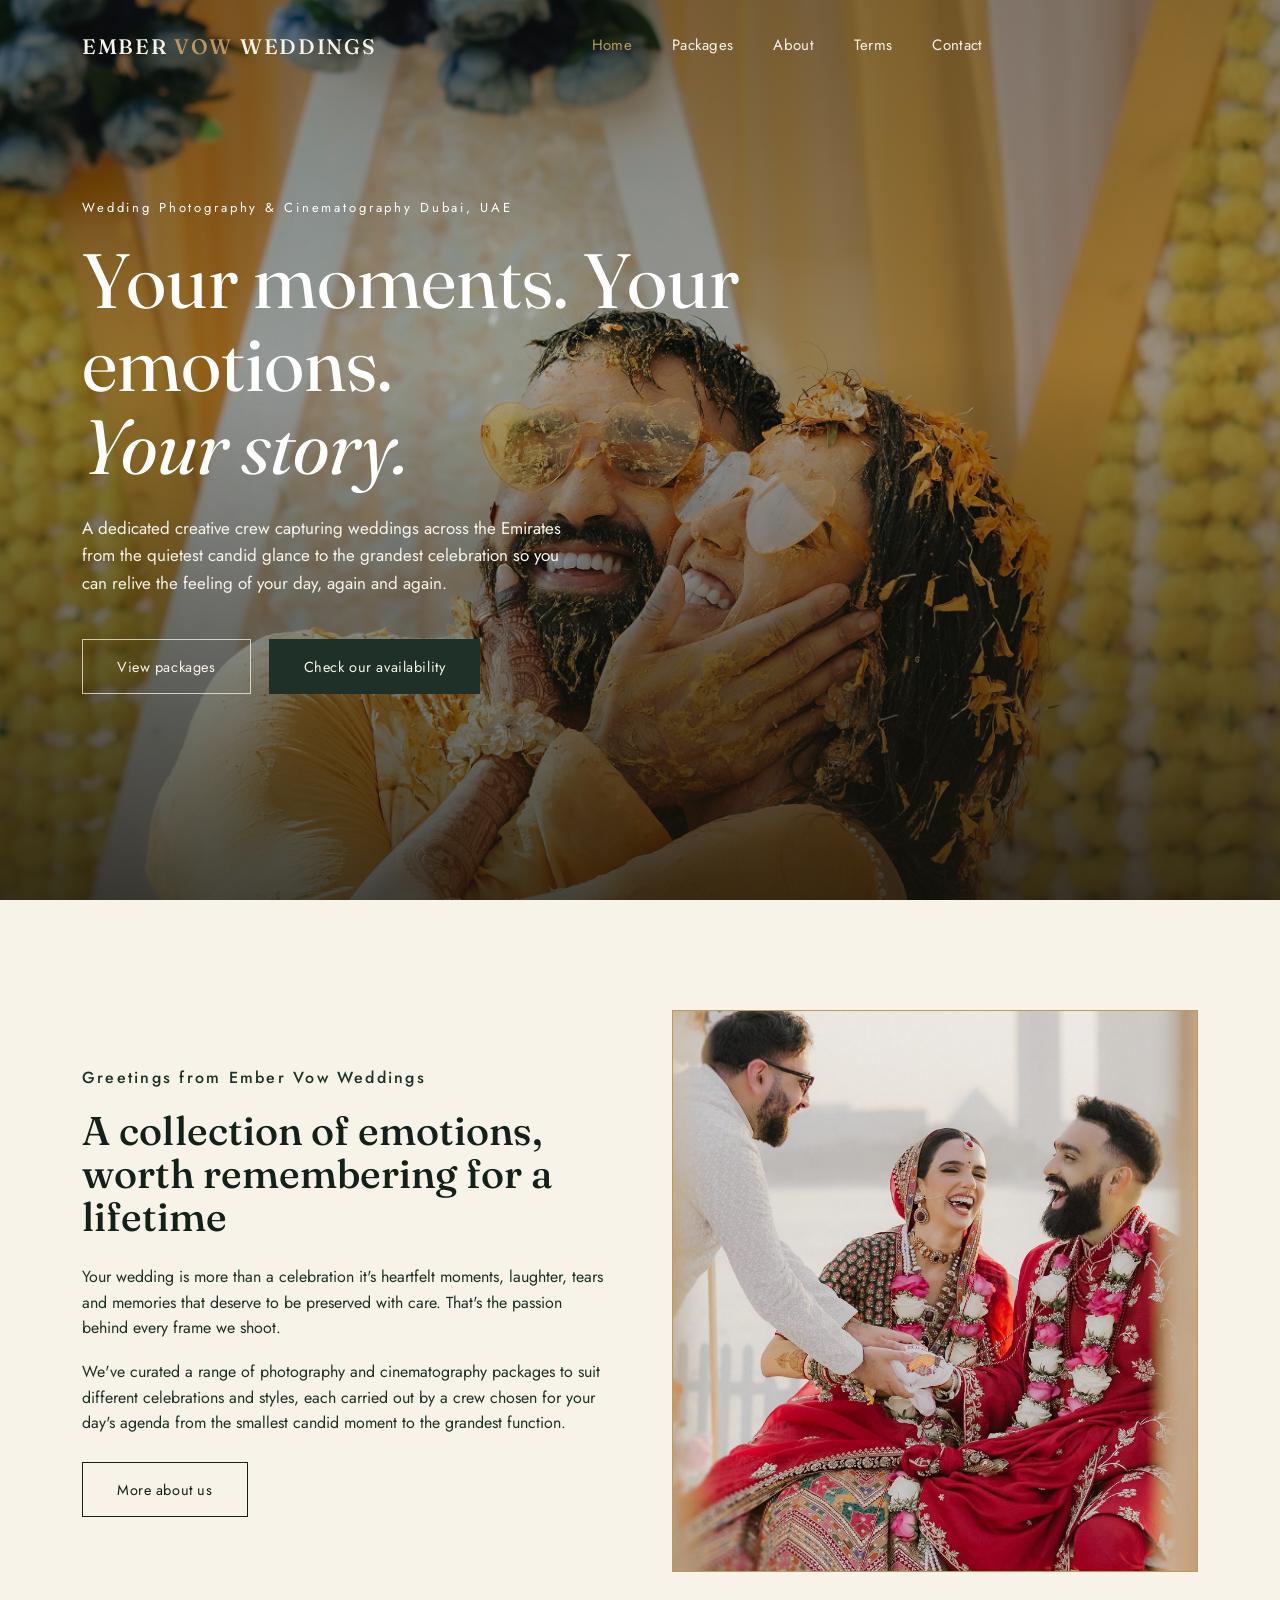
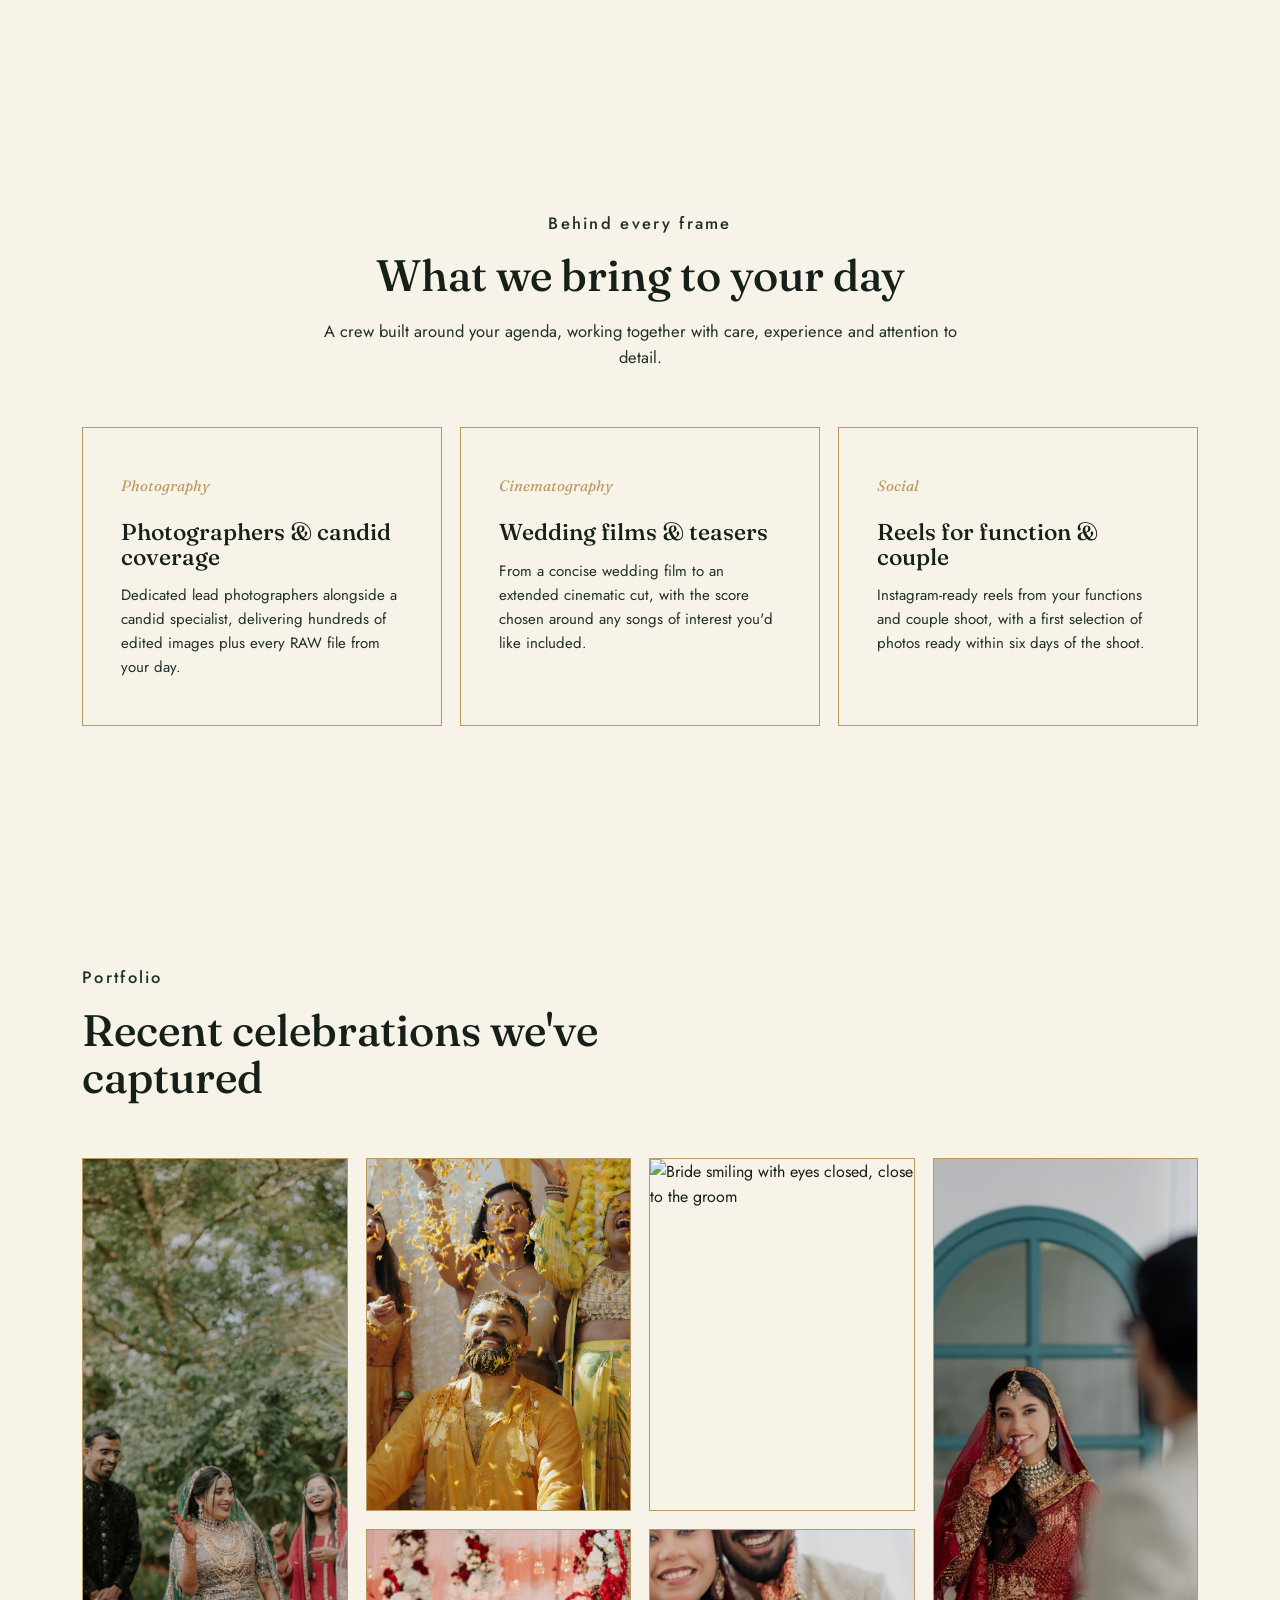
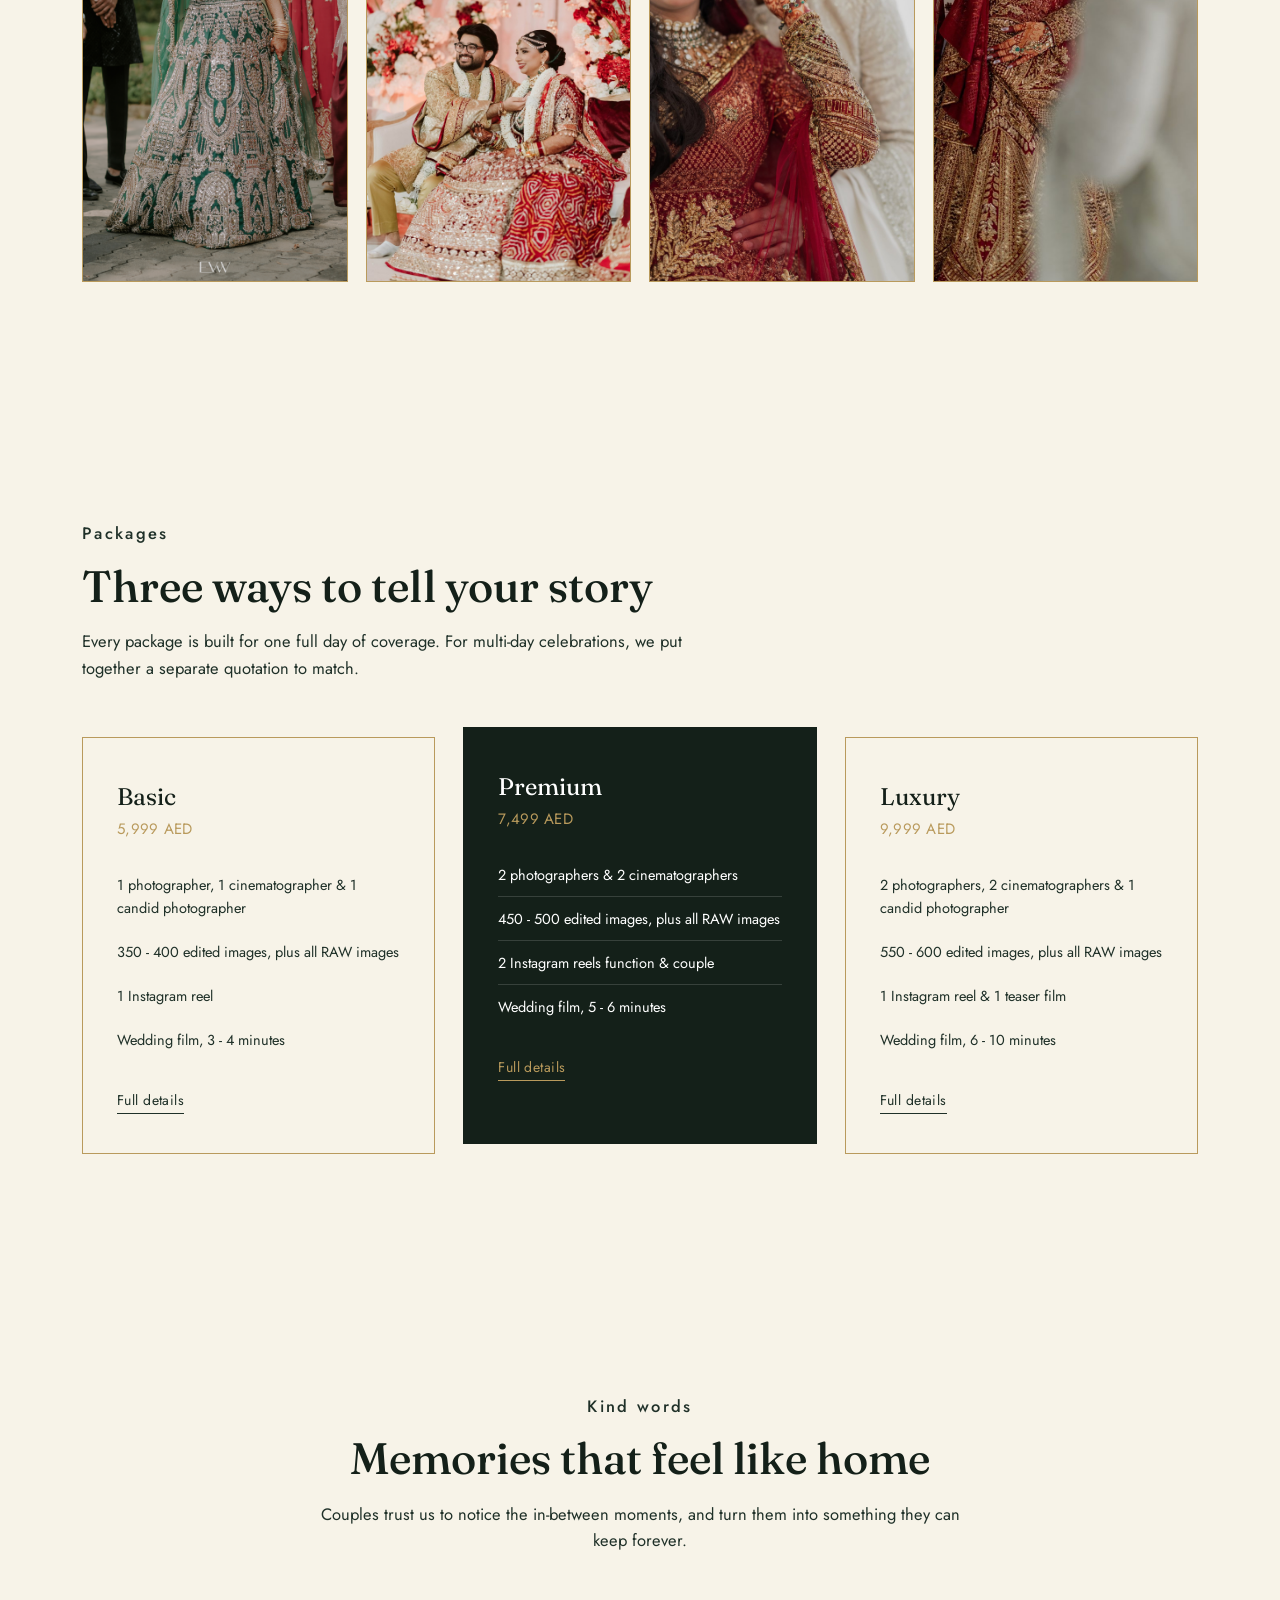
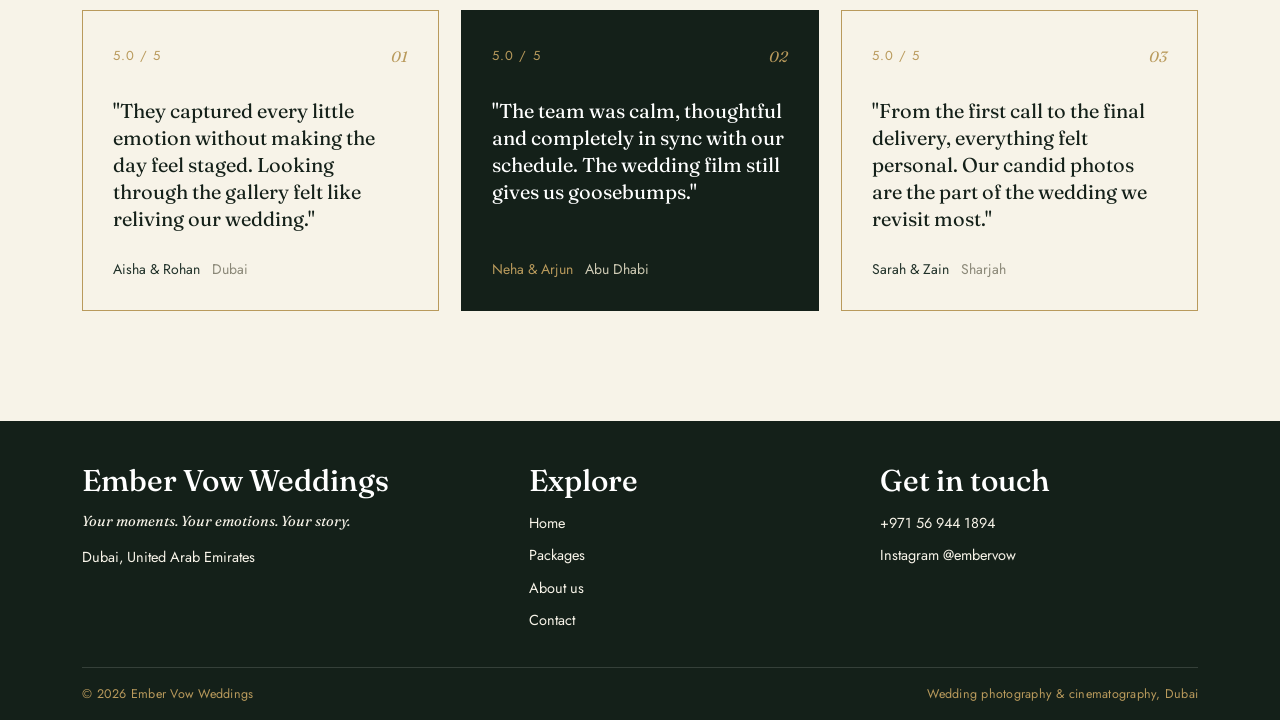
==== commit 9f8991e0: "Update website" ====
--- a/index.html
+++ b/index.html
@@ -1,13 +1,13 @@
 <!DOCTYPE html>
-<html lang="en" class="non-responsive-html">
+<html lang="en">
 <head>
 <meta charset="UTF-8">
 <meta name="viewport" content="width=device-width, initial-scale=1.0">
-<title>Ember Vow Weddings — Wedding Photography &amp; Films, Dubai</title>
+<title>Ember Vow Weddings  Wedding Photography &amp; Films, Dubai</title>
 <meta name="description" content="Ember Vow Weddings is a Dubai-based wedding photography and cinematography studio, capturing weddings across the UAE with a dedicated creative crew.">
 <link rel="stylesheet" href="assets/style.css">
 </head>
-<body class="non-responsive">
+<body>
 
 <header class="site-header on-dark">
   <div class="wrap header-row">
@@ -30,9 +30,9 @@
 <section class="hero">
   <div class="hero-media" style="background-image:url('assets/images/image12.jpg');"></div>
   <div class="hero-inner wrap">
-    <p class="hero-eyebrow">Wedding Photography &amp; Cinematography — Dubai, UAE</p>
+    <p class="hero-eyebrow1">Wedding Photography &amp; Cinematography  Dubai, UAE</p>
     <h1>Your moments. Your emotions.<br><span class="serif-italic">Your story.</span></h1>
-    <p class="hero-sub">A dedicated creative crew capturing weddings across the Emirates — from the quietest candid glance to the grandest celebration — so you can relive the feeling of your day, again and again.</p>
+    <p class="hero-sub">A dedicated creative crew capturing weddings across the Emirates  from the quietest candid glance to the grandest celebration  so you can relive the feeling of your day, again and again.</p>
     <div class="hero-actions">
       <a href="packages.html" class="btn btn-light">View packages</a>
       <a href="contact.html" class="btn btn-solid">Check our availability</a>
@@ -44,13 +44,13 @@
   <div class="wrap split">
     <div class="split-copy">
       <p class="eyebrow">Greetings from Ember Vow Weddings</p>
-      <h2 style="font-size:38px; margin: 18px 0 26px;">A collection of emotions, worth remembering for a lifetime</h2>
-      <p>Your wedding is more than a celebration — it's heartfelt moments, laughter, tears and memories that deserve to be preserved with care. That's the passion behind every frame we shoot.</p>
-      <p>We've curated a range of photography and cinematography packages to suit different celebrations and styles, each carried out by a crew chosen for your day's agenda — from the smallest candid moment to the grandest function.</p>
+      <h2 style="font-size:clamp(28px,3.4vw,40px); margin: 18px 0 26px;">A collection of emotions, worth remembering for a lifetime</h2>
+      <p>Your wedding is more than a celebration  it's heartfelt moments, laughter, tears and memories that deserve to be preserved with care. That's the passion behind every frame we shoot.</p>
+      <p>We've curated a range of photography and cinematography packages to suit different celebrations and styles, each carried out by a crew chosen for your day's agenda  from the smallest candid moment to the grandest function.</p>
       <a href="about.html" class="btn" style="margin-top:8px;">More about us</a>
     </div>
     <div class="split-media">
-      <img src="assets/images/mandap-kiss.jpg" alt="Couple sharing a moment during their mandap ceremony, surrounded by flowers">
+      <img src="assets/images/couple-laugh-red.jpg" alt="Couple sharing a moment during their mandap ceremony, surrounded by flowers">
     </div>
   </div>
 </section>
@@ -89,7 +89,7 @@
       <h2>Recent celebrations we've captured</h2>
     </div>
     <div class="gallery">
-      <a href="about.html" class="tall"><img src="assets/images/bride-train.jpg" alt="Bride in a flowing gown along a hallway"></a>
+      <a href="about.html" class="tall"><img src="assets/images/image13.JPG" alt="Bride in a flowing gown along a hallway"></a>
       <a href="about.html"><img src="assets/images/image11.jpg" alt="Wedding ceremony ritual with hands joined in garlands"></a>
       <a href="about.html"><img src="assets/images/image13.jpg" alt="Bride smiling with eyes closed, close to the groom"></a>
       <a href="about.html" class="tall"><img src="assets/images/first-look-reveal.jpg" alt="Bride glancing back at the groom during a first look"></a>
@@ -112,9 +112,9 @@
         <span class="price">5,999 AED</span>
         <ul>
           <li>1 photographer, 1 cinematographer &amp; 1 candid photographer</li>
-          <li>350–400 edited images, plus all RAW images</li>
+          <li>350 - 400 edited images, plus all RAW images</li>
           <li>1 Instagram reel</li>
-          <li>Wedding film, 3–4 minutes</li>
+          <li>Wedding film, 3 - 4 minutes</li>
         </ul>
         <a href="packages.html">Full details</a>
       </div>
@@ -123,9 +123,9 @@
         <span class="price">7,499 AED</span>
         <ul>
           <li>2 photographers &amp; 2 cinematographers</li>
-          <li>450–500 edited images, plus all RAW images</li>
-          <li>2 Instagram reels — function &amp; couple</li>
-          <li>Wedding film, 5–6 minutes</li>
+          <li>450 - 500 edited images, plus all RAW images</li>
+          <li>2 Instagram reels  function &amp; couple</li>
+          <li>Wedding film, 5 - 6 minutes</li>
         </ul>
         <a href="packages.html">Full details</a>
       </div>
@@ -134,9 +134,9 @@
         <span class="price">9,999 AED</span>
         <ul>
           <li>2 photographers, 2 cinematographers &amp; 1 candid photographer</li>
-          <li>550–600 edited images, plus all RAW images</li>
+          <li>550 - 600 edited images, plus all RAW images</li>
           <li>1 Instagram reel &amp; 1 teaser film</li>
-          <li>Wedding film, 6–10 minutes</li>
+          <li>Wedding film, 6 - 10 minutes</li>
         </ul>
         <a href="packages.html">Full details</a>
       </div>
@@ -202,7 +202,7 @@
         <h4>Get in touch</h4>
         <ul class="footer-links">
           <li><a href="tel:+971569441894">+971 56 944 1894</a></li>
-          <li><a href="https://www.instagram.com/embervow?stkn=NTB4djV4emsxd3Fi" target="_blank" rel="noopener">Instagram — @embervow</a></li>
+          <li><a href="https://www.instagram.com/embervow?stkn=NTB4djV4emsxd3Fi" target="_blank" rel="noopener">Instagram  @embervow</a></li>
         </ul>
       </div>
     </div>
@@ -215,4 +215,4 @@
 
 <script src="assets/script.js"></script>
 </body>
-</html>+</html>
--- a/assets/style.css
+++ b/assets/style.css
@@ -258,6 +258,12 @@
   font-size: 13px;
   letter-spacing: 0.22em;
   color: var(--gold);
+  margin-bottom: 22px;
+}
+.hero-eyebrow1{
+  font-size: 13px;
+  letter-spacing: 0.22em;
+  color:#fff;
   margin-bottom: 22px;
 }
 .hero h1{
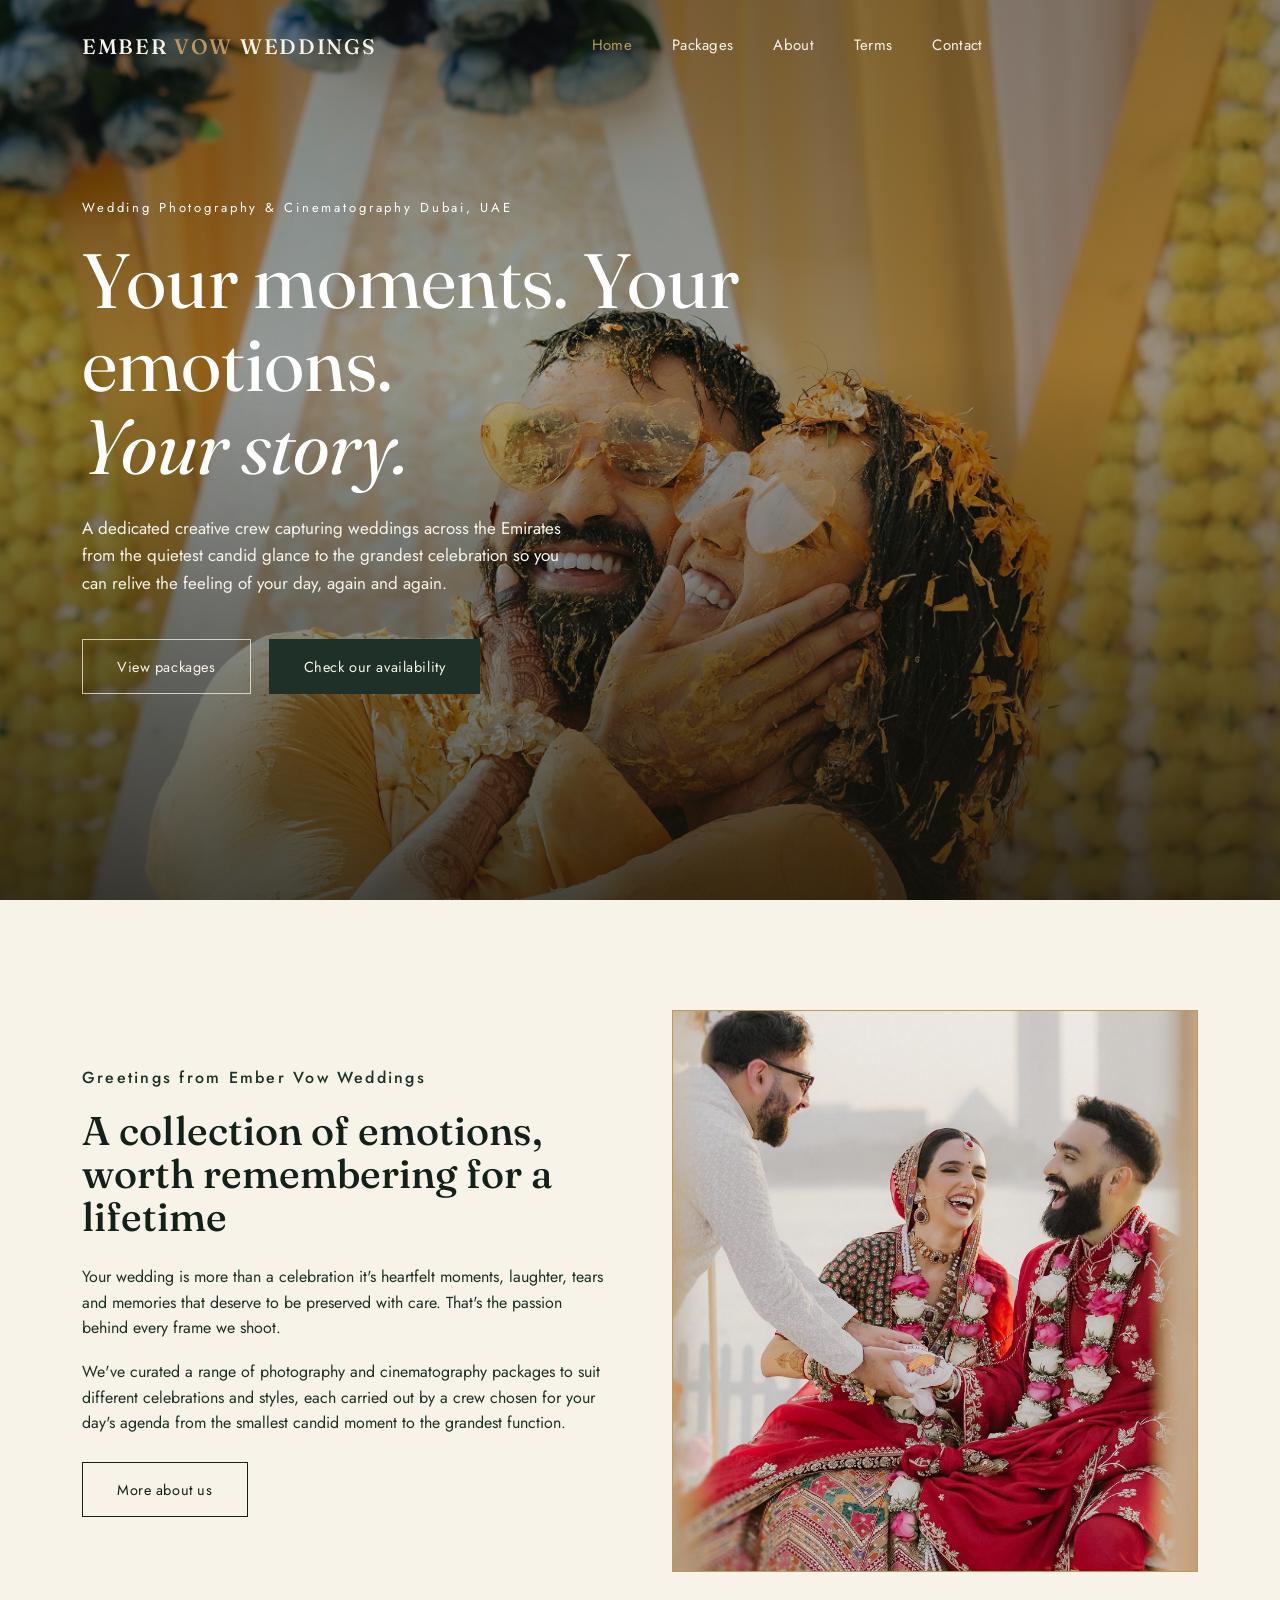
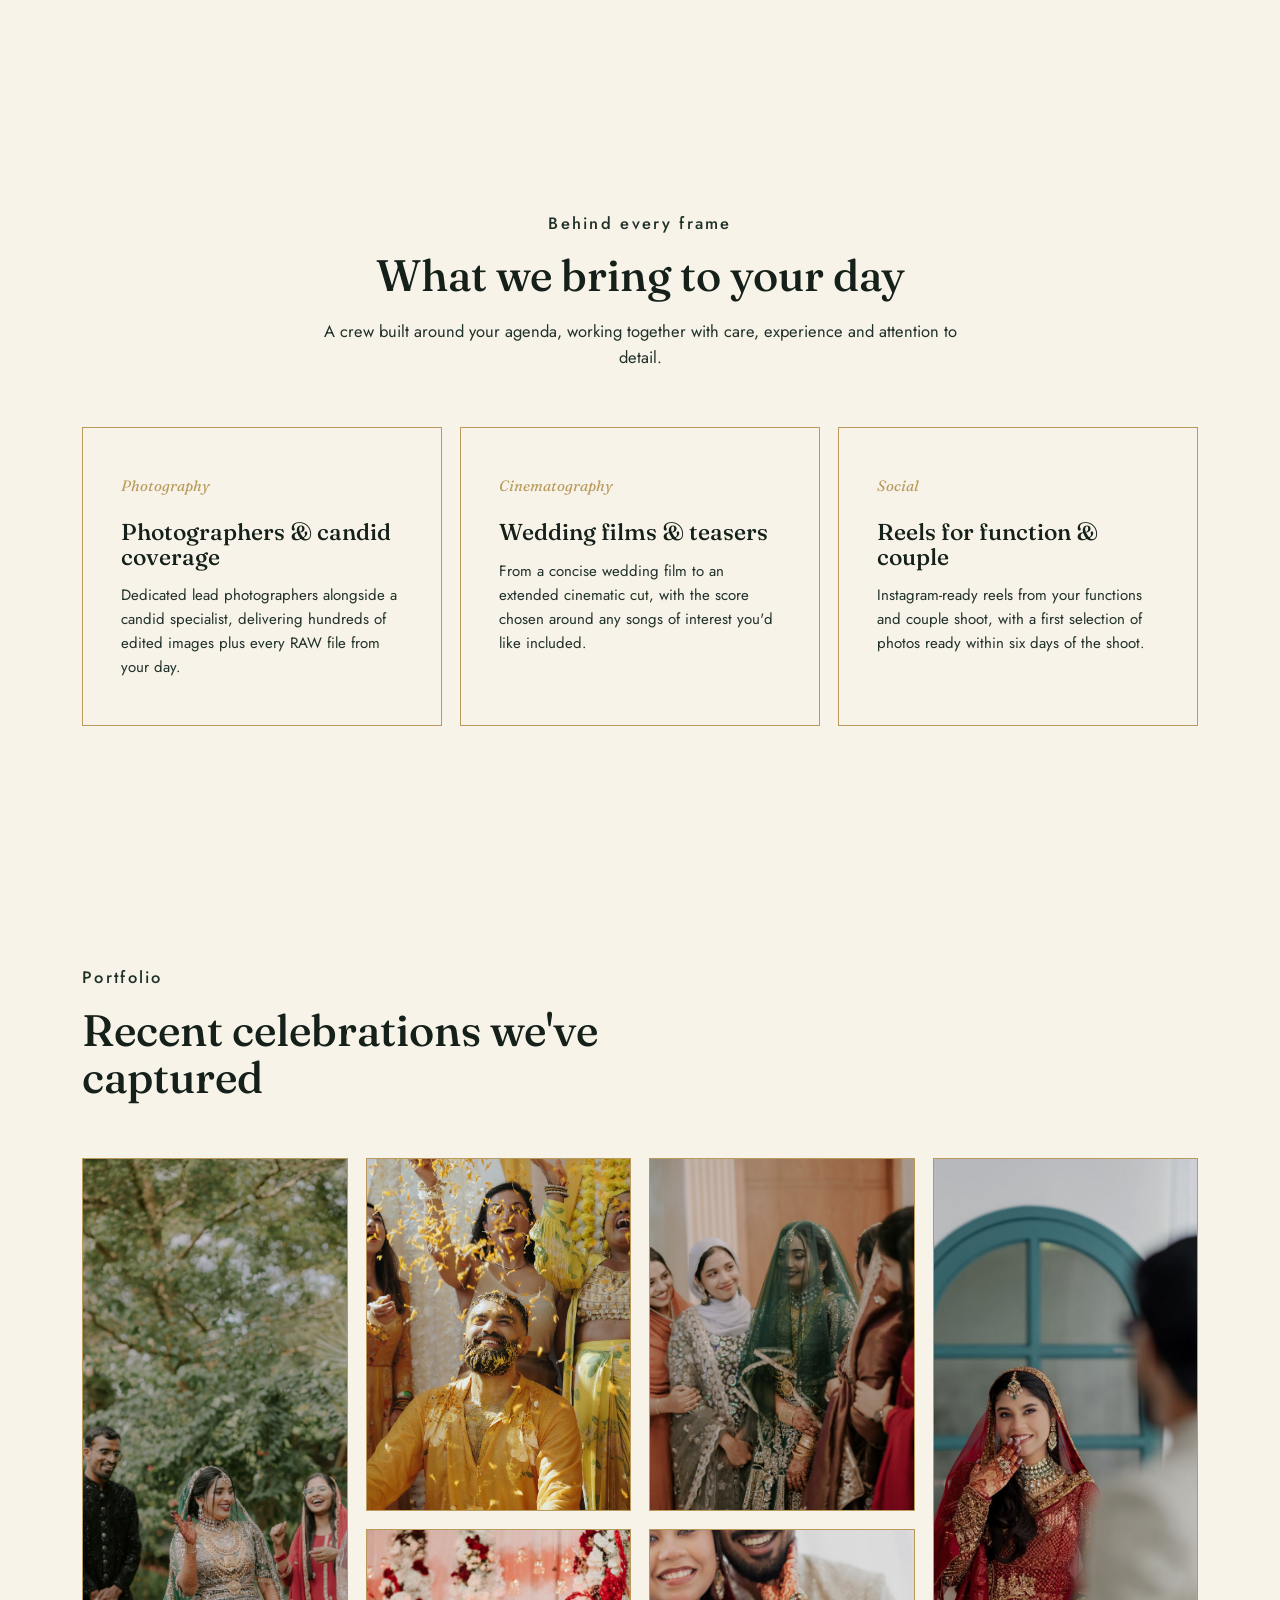
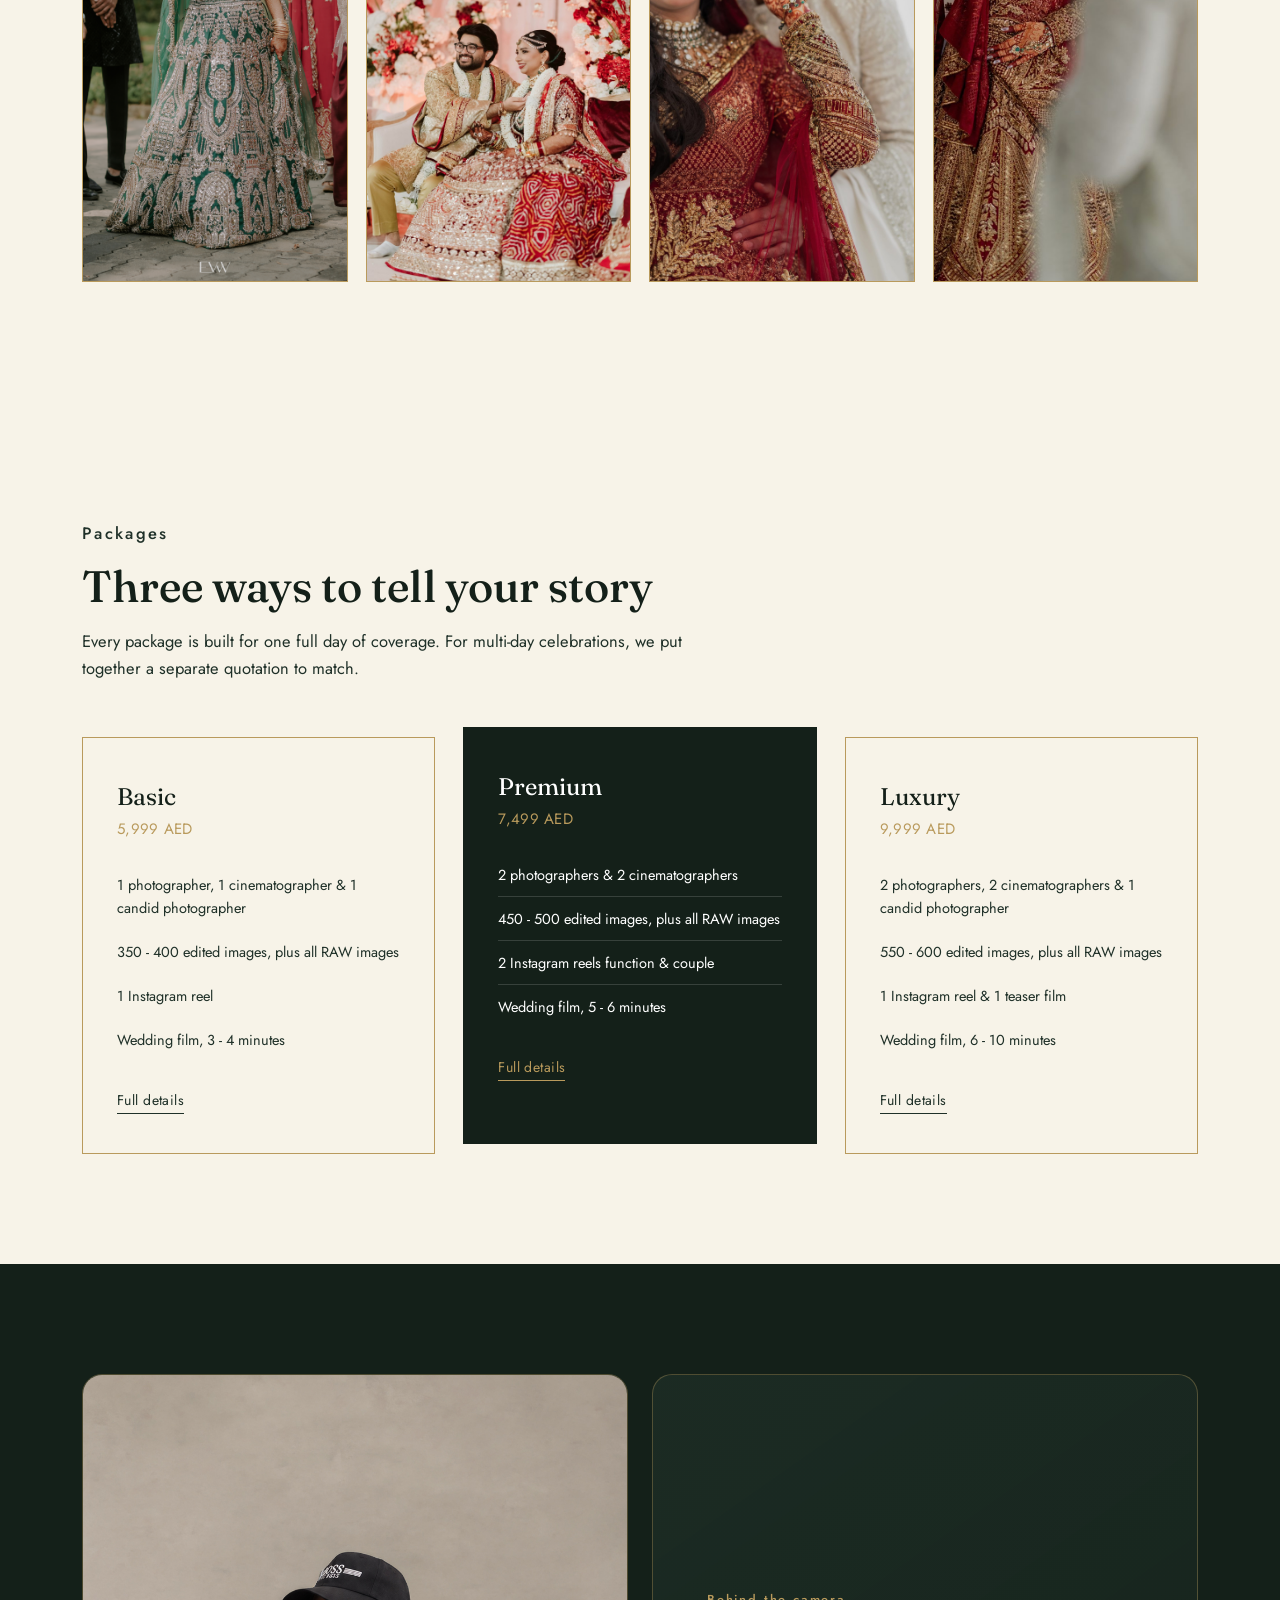
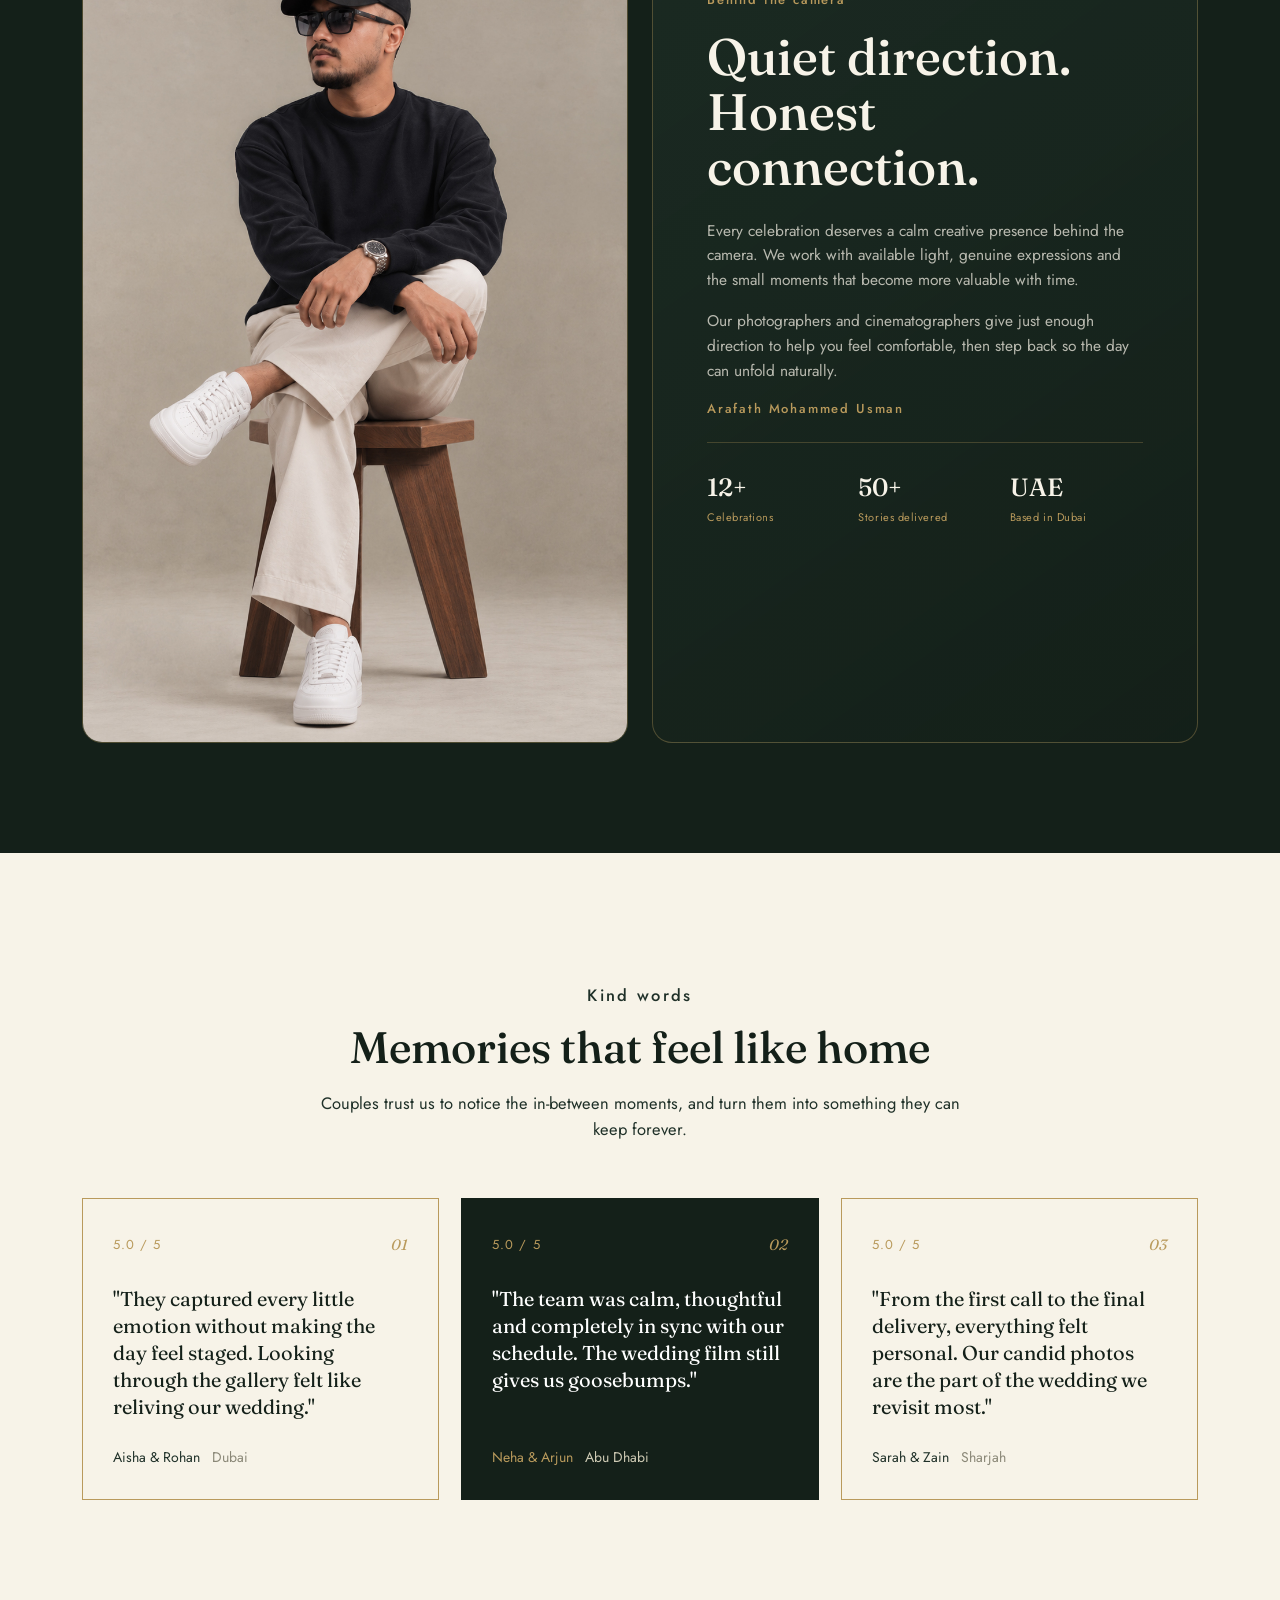
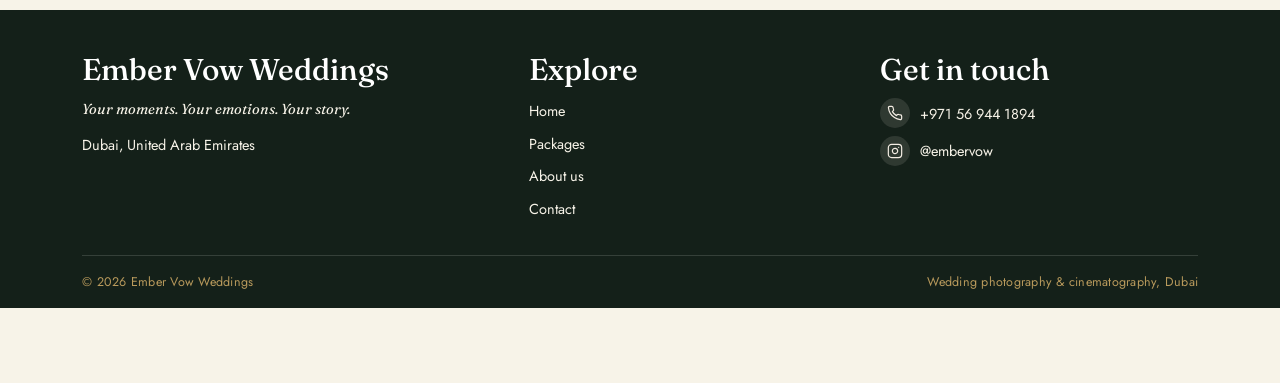
==== commit 227c0f38: "Update website" ====
--- a/index.html
+++ b/index.html
@@ -91,7 +91,7 @@
     <div class="gallery">
       <a href="about.html" class="tall"><img src="assets/images/image13.JPG" alt="Bride in a flowing gown along a hallway"></a>
       <a href="about.html"><img src="assets/images/image11.jpg" alt="Wedding ceremony ritual with hands joined in garlands"></a>
-      <a href="about.html"><img src="assets/images/image13.jpg" alt="Bride smiling with eyes closed, close to the groom"></a>
+      <a href="about.html"><img src="assets/images/image15.JPG" alt="Bride smiling with eyes closed, close to the groom"></a>
       <a href="about.html" class="tall"><img src="assets/images/first-look-reveal.jpg" alt="Bride glancing back at the groom during a first look"></a>
       <a href="about.html"><img src="assets/images/mandap-garland.jpg" alt="Couple seated together during their wedding ceremony"></a>
       <a href="about.html"><img src="assets/images/cheek-laugh.jpg" alt="Couple laughing cheek to cheek in wedding attire"></a>
@@ -144,6 +144,38 @@
   </div>
 </section>
 
+<section class="photographer-section section-deep">
+  <div class="wrap">
+    <div class="photographer-grid">
+      <div class="photographer-image">
+        <img
+          src="assets/images/arfath.jpeg"
+          alt="Ember Vow Weddings photographer preparing for a wedding shoot"
+        />
+      </div>
+      <div class="photographer-copy">
+        <p class="eyebrow">Behind the camera</p>
+        <h2>Quiet direction. Honest connection.</h2>
+        <p>
+          Every celebration deserves a calm creative presence behind the
+          camera. We work with available light, genuine expressions and the
+          small moments that become more valuable with time.
+        </p>
+        <p>
+          Our photographers and cinematographers give just enough direction
+          to help you feel comfortable, then step back so the day can unfold
+          naturally.
+        </p>
+          <p class="eyebrow">Arafath Mohammed Usman</p>
+        <div class="photographer-stats">
+          <div><strong>12+</strong><span>Celebrations</span></div>
+          <div><strong>50+</strong><span>Stories delivered</span></div>
+          <div><strong>UAE</strong><span>Based in Dubai</span></div>
+        </div>
+      </div>
+    </div>
+  </div>
+</section>
 <section class="reviews-section section-cream">
   <div class="wrap">
     <div class="section-head center">
@@ -201,8 +233,28 @@
       <div>
         <h4>Get in touch</h4>
         <ul class="footer-links">
-          <li><a href="tel:+971569441894">+971 56 944 1894</a></li>
-          <li><a href="https://www.instagram.com/embervow?stkn=NTB4djV4emsxd3Fi" target="_blank" rel="noopener">Instagram  @embervow</a></li>
+          <li>
+            <a class="footer-contact-link" href="tel:+971569441894">
+              <span class="footer-icon">
+                <svg viewBox="0 0 24 24" fill="none" stroke="currentColor" stroke-width="1.8" stroke-linecap="round" stroke-linejoin="round" aria-hidden="true">
+                  <path d="M22 16.92v3a2 2 0 0 1-2.18 2 19.79 19.79 0 0 1-8.63-3.07 19.5 19.5 0 0 1-6-6 19.79 19.79 0 0 1-3.07-8.67A2 2 0 0 1 4.11 2h3a2 2 0 0 1 2 1.72c.13.96.36 1.9.7 2.81a2 2 0 0 1-.45 2.11L8.09 9.91a16 16 0 0 0 6 6l1.27-1.27a2 2 0 0 1 2.11-.45c.91.34 1.85.57 2.81.7A2 2 0 0 1 22 16.92z"/>
+                </svg>
+              </span>
+              <span>+971 56 944 1894</span>
+            </a>
+          </li>
+          <li>
+            <a class="footer-contact-link" href="https://www.instagram.com/embervow" target="_blank" rel="noopener">
+              <span class="footer-icon instagram-icon">
+                <svg viewBox="0 0 24 24" fill="none" stroke="currentColor" stroke-width="1.8" stroke-linecap="round" stroke-linejoin="round" aria-hidden="true">
+                  <rect x="2" y="2" width="20" height="20" rx="5" ry="5"/>
+                  <path d="M16 11.37A4 4 0 1 1 12.63 8 4 4 0 0 1 16 11.37z"/>
+                  <line x1="17.5" y1="6.5" x2="17.51" y2="6.5"/>
+                </svg>
+              </span>
+              <span>@embervow</span>
+            </a>
+          </li>
         </ul>
       </div>
     </div>
--- a/assets/style.css
+++ b/assets/style.css
@@ -650,7 +650,11 @@
 
 .cta-banner .actions{ display:flex; justify-content:center; gap:18px; flex-wrap:wrap; }
 
-/* ---------------- responsive (applied to pages other than non-responsive home page) ---------------- */
+/* ============================================================
+   RESPONSIVE FIXES (Mobile & Tablet)
+   ============================================================ */
+
+/* -------- Tablet (max-width: 980px) -------- */
 @media (max-width: 980px){
   body:not(.non-responsive) .split,
   body:not(.non-responsive) .info-row,
@@ -660,7 +664,13 @@
   body:not(.non-responsive) .team-grid{ grid-template-columns:repeat(2,1fr); }
   body:not(.non-responsive) .terms-layout{ grid-template-columns:1fr; }
   body:not(.non-responsive) .split.reverse .split-media{ order: initial; }
-  body:not(.non-responsive) .split-media img{ height: 380px; }
+  /* FIX: Image full view */
+  body:not(.non-responsive) .split-media img{ 
+    height: auto !important; 
+    max-height: 500px; 
+    object-fit: contain !important; 
+    background: transparent;
+  }
   body:not(.non-responsive) .pillars{ grid-template-columns: 1fr; }
   body:not(.non-responsive) .pkg-row,
   body:not(.non-responsive) .pkg-full-row{ grid-template-columns: 1fr; }
@@ -670,10 +680,17 @@
   body:not(.non-responsive) .reviews-grid{ grid-template-columns: repeat(2, 1fr); }
   body:not(.non-responsive) .gallery{ grid-template-columns: repeat(2, 1fr); }
   body:not(.non-responsive) .gallery .tall{ grid-row: span 1; }
-  body:not(.non-responsive) .gallery .tall img{ aspect-ratio: 3/4; }
+  /* FIX: Gallery image full view */
+  body:not(.non-responsive) .gallery .tall img{ 
+    aspect-ratio: auto !important; 
+    height: auto !important; 
+    max-height: 400px;
+    object-fit: contain !important;
+  }
   body:not(.non-responsive) .footer-grid{ grid-template-columns: 1fr; gap: 24px; }
 }
 
+/* -------- Mobile (max-width: 760px) -------- */
 @media (max-width: 760px){
   body:not(.non-responsive) .main-nav,
   body:not(.non-responsive) .header-cta .header-phone{ display:none; }
@@ -702,20 +719,47 @@
   body:not(.non-responsive) .split,
   body:not(.non-responsive) .info-row,
   body:not(.non-responsive) .contact-grid{ gap: 30px; }
-  body:not(.non-responsive) .photographer-image{ min-height:320px; max-height:420px; border-radius:14px; }
+  
+  /* FIX: Photographer Image full view */
+  body:not(.non-responsive) .photographer-image{ 
+    min-height: auto !important; 
+    max-height: none !important; 
+    border-radius:14px; 
+  }
+  body:not(.non-responsive) .photographer-image img { 
+    object-fit: contain !important; 
+    height: auto !important; 
+  }
   body:not(.non-responsive) .photographer-copy{ padding:34px 24px; border-radius:14px; }
   body:not(.non-responsive) .photographer-copy h2{ font-size:clamp(31px,9vw,44px); }
   body:not(.non-responsive) .photographer-stats{ gap:12px; }
   body:not(.non-responsive) .photographer-stats strong{ font-size:21px; }
+  
+  /* FIX: Team Image full view */
   body:not(.non-responsive) .team-grid{ grid-template-columns:1fr; gap:16px; }
   body:not(.non-responsive) .team-card{ display:grid; grid-template-columns:110px 1fr; border-radius:10px; }
-  body:not(.non-responsive) .team-image{ aspect-ratio:auto; min-height:145px; }
+  body:not(.non-responsive) .team-image{ 
+    aspect-ratio:auto !important; 
+    min-height:145px; 
+  }
+  body:not(.non-responsive) .team-image img {
+    object-fit: contain !important;
+    height: auto !important;
+  }
   body:not(.non-responsive) .team-copy{ padding:20px 18px; }
+  
   body:not(.non-responsive) .terms-intro,
   body:not(.non-responsive) .terms-card,
   body:not(.non-responsive) .terms-article{ padding:26px 22px; }
   body:not(.non-responsive) .terms-stack{ grid-template-columns:1fr; gap:14px; }
-  body:not(.non-responsive) .split-media img{ height: 300px; }
+  
+  /* FIX: Split Media Image full view */
+  body:not(.non-responsive) .split-media img{ 
+    height: auto !important; 
+    max-height: 400px; 
+    object-fit: contain !important; 
+  }
+  
   body:not(.non-responsive) .pillar{ padding: 32px 24px; }
   body:not(.non-responsive) .gallery{ gap: 10px; }
   body:not(.non-responsive) .pkg-teaser,
@@ -796,276 +840,115 @@
 }
 
 /* ============================================================
-   NON-RESPONSIVE DESKTOP LOCK (Home Page Only)
+   CONTACT & FOOTER ICONS (unchanged)
    ============================================================ */
-
-/* Visible horizontal scrollbar at bottom for mobile / narrow screens */
-html.non-responsive-html {
-  overflow-x: auto !important;
-  overflow-y: scroll !important;
-  -webkit-overflow-scrolling: touch;
-  scrollbar-width: thin;
-  scrollbar-color: var(--gold) var(--forest);
-}
-
-html.non-responsive-html::-webkit-scrollbar {
-  height: 10px;
-}
-html.non-responsive-html::-webkit-scrollbar-track {
-  background: var(--forest);
-}
-html.non-responsive-html::-webkit-scrollbar-thumb {
-  background: var(--gold);
-  border-radius: 5px;
-}
-html.non-responsive-html::-webkit-scrollbar-thumb:hover {
-  background: #d4b476;
-}
-
-body.non-responsive {
-  width: 100% !important;
-  min-width: 1200px !important;
-  overflow-x: visible !important;
-  margin: 0 !important;
-  position: relative !important;
-}
-
-body.non-responsive header,
-body.non-responsive section,
-body.non-responsive footer {
-  width: 100% !important;
-  min-width: 1200px !important;
-  box-sizing: border-box !important;
-}
-
-body.non-responsive .wrap {
-  width: 1180px !important;
-  min-width: 1180px !important;
-  max-width: 1180px !important;
-  padding: 0 32px !important;
-  margin: 0 auto !important;
-  box-sizing: border-box !important;
-}
-
-body.non-responsive .site-header {
-  position: absolute !important;
-  top: 0 !important;
-  left: 0 !important;
-  right: 0 !important;
-  width: 100% !important;
-  min-width: 1200px !important;
-  padding: 28px 0 !important;
-  z-index: 50 !important;
-}
-
-body.non-responsive .site-header.is-solid {
-  position: fixed !important;
-  top: 0 !important;
-  left: 0 !important;
-  right: 0 !important;
-  background: var(--cream) !important;
-  padding: 18px 0 !important;
-  width: 100% !important;
-  min-width: 1200px !important;
-  box-shadow: 0 4px 20px rgba(20,32,25,.06) !important;
-}
-
-body.non-responsive .site-header .nav-toggle {
-  display: none !important;
-}
-
-body.non-responsive .site-header .main-nav {
-  display: flex !important;
-  position: static !important;
-  transform: none !important;
-  flex-direction: row !important;
-  align-items: center !important;
-  gap: 36px !important;
-  background: transparent !important;
-  padding: 0 !important;
-}
-
-body.non-responsive .site-header .main-nav a {
-  display: inline-block !important;
-  font-size: 14.5px !important;
-  white-space: nowrap !important;
-}
-
-body.non-responsive .site-header.on-dark .main-nav a {
-  color: var(--ivory) !important;
-}
-
-body.non-responsive .site-header.is-solid .main-nav a {
-  color: var(--ink) !important;
-}
-
-body.non-responsive .site-header .main-nav a.active {
-  color: var(--ember) !important;
-}
-
-body.non-responsive section {
-  padding: 110px 0 !important;
-}
-
-body.non-responsive .hero {
-  position: relative !important;
-  min-height: 100vh !important;
-  width: 100% !important;
-  min-width: 1200px !important;
-  display: flex !important;
-  align-items: flex-end !important;
-  padding: 0 !important;
-  overflow: hidden !important;
-}
-
-body.non-responsive .hero-media {
-  position: absolute !important;
-  inset: 0 !important;
-  width: 100% !important;
-  height: 100% !important;
-  background-size: cover !important;
-  background-position: center 22% !important;
-}
-
-body.non-responsive .hero-inner {
-  position: relative !important;
-  z-index: 2 !important;
-  padding-bottom: 96px !important;
-}
-
-body.non-responsive .hero-eyebrow {
-  font-size: 13px !important;
-  letter-spacing: 0.22em !important;
-  margin-bottom: 22px !important;
-}
-
-body.non-responsive .hero h1 {
-  font-size: 64px !important;
-  line-height: 1.08 !important;
-  max-width: 820px !important;
-}
-
-body.non-responsive .hero-sub {
-  margin-top: 26px !important;
-  font-size: 17px !important;
-  max-width: 480px !important;
-}
-
-body.non-responsive .hero-actions {
-  display: flex !important;
-  flex-direction: row !important;
-  flex-wrap: nowrap !important;
-  align-items: center !important;
-  gap: 18px !important;
-}
-
-body.non-responsive .hero-actions .btn {
-  width: auto !important;
-  white-space: nowrap !important;
-  display: inline-flex !important;
-  justify-content: center !important;
-}
-
-body.non-responsive .section-head {
-  margin-bottom: 56px !important;
-}
-
-body.non-responsive .section-head h2 {
-  font-size: 40px !important;
-}
-
-body.non-responsive .split {
-  display: grid !important;
-  grid-template-columns: 1.05fr .95fr !important;
-  gap: 64px !important;
-  width: 100% !important;
-}
-
-body.non-responsive .split-media img {
-  width: 100% !important;
-  height: 560px !important;
-  object-fit: cover !important;
-}
-
-body.non-responsive .pillars {
-  display: grid !important;
-  grid-template-columns: repeat(3, 1fr) !important;
-  gap: 18px !important;
-  width: 100% !important;
-}
-
-body.non-responsive .pillar {
-  padding: 46px 38px !important;
-}
-
-body.non-responsive .gallery {
-  display: grid !important;
-  grid-template-columns: repeat(4, 1fr) !important;
-  grid-auto-rows: 240px !important;
-  gap: 18px !important;
-  width: 100% !important;
-}
-
-body.non-responsive .gallery .tall {
-  grid-row: span 2 !important;
-}
-
-body.non-responsive .gallery .tall img {
-  aspect-ratio: 3/8 !important;
-  height: 100% !important;
-  object-fit: cover !important;
-}
-
-body.non-responsive .gallery img {
-  aspect-ratio: 3/4 !important;
-  height: 100% !important;
-  object-fit: cover !important;
-}
-
-body.non-responsive .pkg-row {
-  display: grid !important;
-  grid-template-columns: repeat(3, 1fr) !important;
-  gap: 28px !important;
-  width: 100% !important;
-}
-
-body.non-responsive .pkg-teaser {
-  padding: 40px 34px !important;
-}
-
-body.non-responsive .pkg-teaser.is-featured {
-  transform: translateY(-10px) !important;
-}
-
-body.non-responsive .reviews-grid {
-  display: grid !important;
-  grid-template-columns: repeat(3, 1fr) !important;
-  gap: 22px !important;
-  width: 100% !important;
-}
-
-body.non-responsive .review-card {
-  padding: 34px 30px 30px !important;
-  min-height: 280px !important;
-}
-
-body.non-responsive .site-footer {
-  width: 100% !important;
-  min-width: 1200px !important;
-  box-sizing: border-box !important;
-}
-
-body.non-responsive .footer-grid {
-  display: grid !important;
-  grid-template-columns: 2fr 1fr 1.2fr !important;
-  gap: 60px !important;
-  width: 100% !important;
-}
-
-body.non-responsive .footer-bottom {
-  display: flex !important;
-  flex-direction: row !important;
-  justify-content: space-between !important;
-  align-items: center !important;
-  width: 100% !important;
-}+ .contact-detail {
+    display: flex;
+    align-items: center;
+    gap: 14px;
+    margin-bottom: 22px;
+    flex-wrap: wrap;
+  }
+  .contact-detail .icon {
+    display: inline-flex;
+    align-items: center;
+    justify-content: center;
+    width: 42px;
+    height: 42px;
+    border-radius: 50%;
+    background: #1F3028;
+    color: #F4EDE4;
+    flex-shrink: 0;
+    transition: background 0.25s ease, transform 0.25s ease;
+  }
+  .contact-detail .icon svg {
+    width: 20px;
+    height: 20px;
+    display: block;
+  }
+  .contact-detail .icon:hover {
+    background: #C1552B;
+    transform: translateY(-2px);
+  }
+  .contact-detail .text-block {
+    display: flex;
+    flex-direction: column;
+    line-height: 1.35;
+  }
+  .contact-detail .label {
+    font-size: 12px;
+    letter-spacing: 0.12em;
+    text-transform: uppercase;
+    color: #7A8C82;
+    margin-bottom: 2px;
+  }
+  .contact-detail .value {
+    font-size: 16px;
+    font-weight: 600;
+    color: #1F3028;
+    text-decoration: none;
+    word-break: break-word;
+  }
+  .contact-detail a.value:hover {
+    color: #C1552B;
+  }
+  /* Instagram logo inline colour */
+  .icon.instagram-icon {
+    background: #1F3028;
+  }
+  .icon.instagram-icon:hover {
+    background: linear-gradient(45deg, #f09433 0%, #e6683c 25%, #dc2743 50%, #cc2366 75%, #bc1888 100%);
+  }
+
+  /* Footer contact links with icons */
+  .footer-links .footer-contact-link {
+    display: inline-flex;
+    align-items: center;
+    gap: 10px;
+  }
+  .footer-links .footer-icon {
+    display: inline-flex;
+    align-items: center;
+    justify-content: center;
+    width: 30px;
+    height: 30px;
+    border-radius: 50%;
+    background: rgba(244, 237, 228, 0.12);
+    color: #F4EDE4;
+    flex-shrink: 0;
+    transition: background 0.25s ease, color 0.25s ease, transform 0.25s ease;
+  }
+  .footer-links .footer-icon svg {
+    width: 16px;
+    height: 16px;
+    display: block;
+  }
+  .footer-links .footer-contact-link:hover .footer-icon {
+    background: #C1552B;
+    color: #fff;
+    transform: translateY(-2px);
+  }
+  .footer-links .footer-contact-link:hover {
+    color: #C1552B;
+  }
+  .footer-links .footer-icon.instagram-icon {
+    background: rgba(244, 237, 228, 0.12);
+  }
+  .footer-links .footer-contact-link:hover .footer-icon.instagram-icon {
+    background: linear-gradient(45deg, #f09433 0%, #e6683c 25%, #dc2743 50%, #cc2366 75%, #bc1888 100%);
+    color: #fff;
+  }
+
+  @media (max-width: 520px) {
+    .contact-detail {
+      gap: 12px;
+    }
+    .contact-detail .icon {
+      width: 38px;
+      height: 38px;
+    }
+    .contact-detail .icon svg {
+      width: 18px;
+      height: 18px;
+    }
+  }
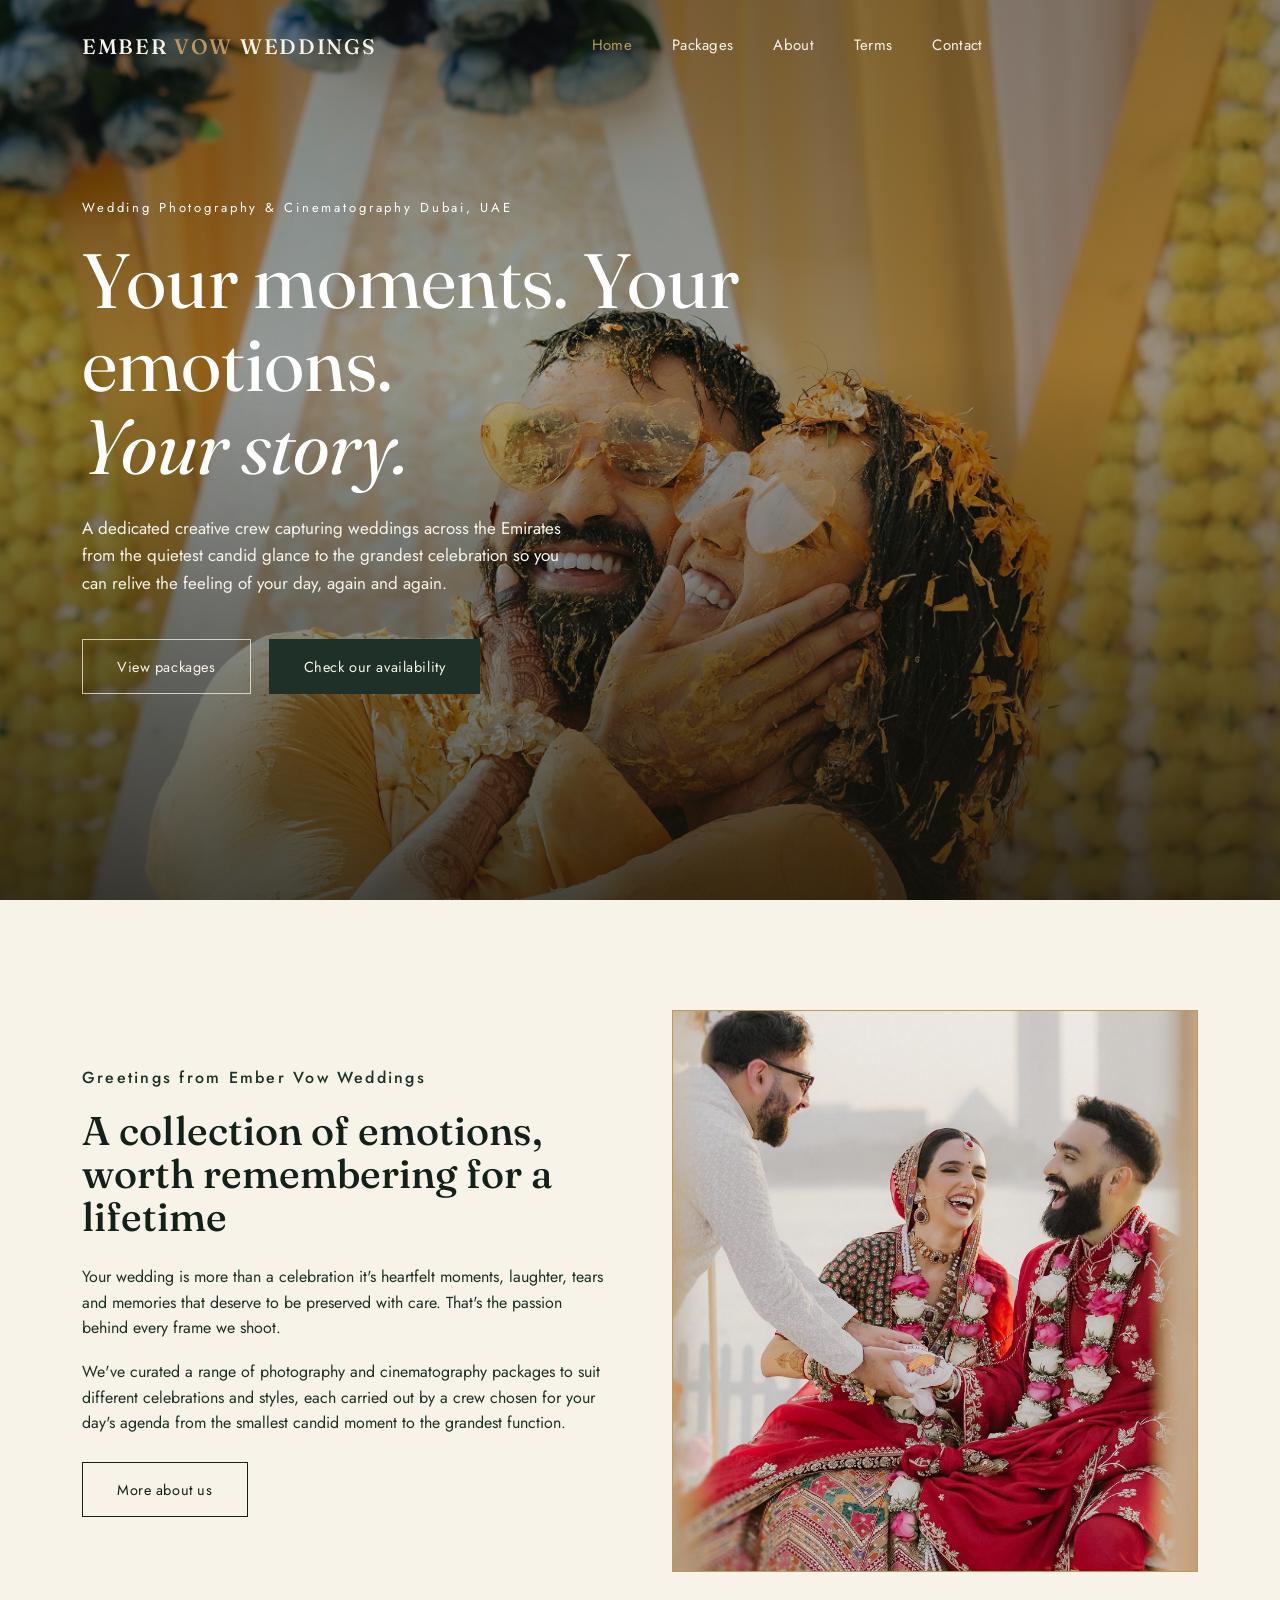
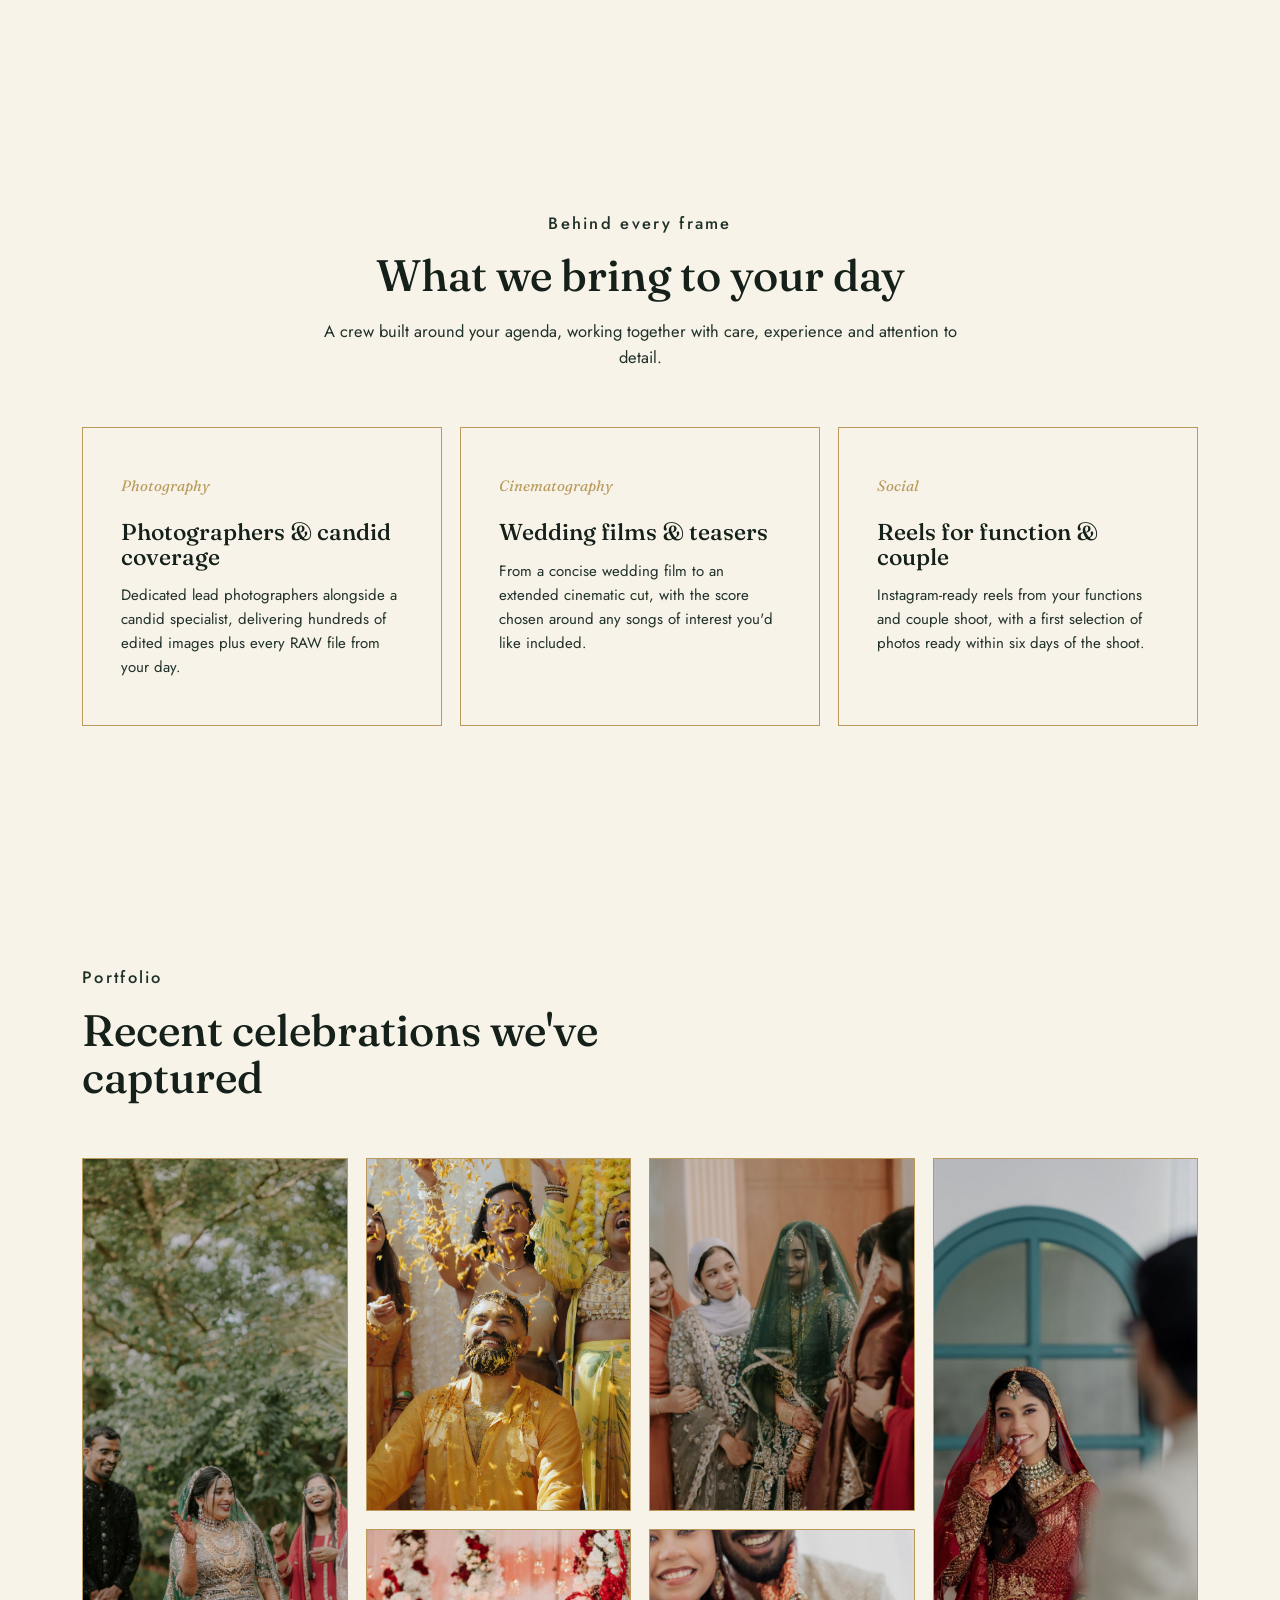
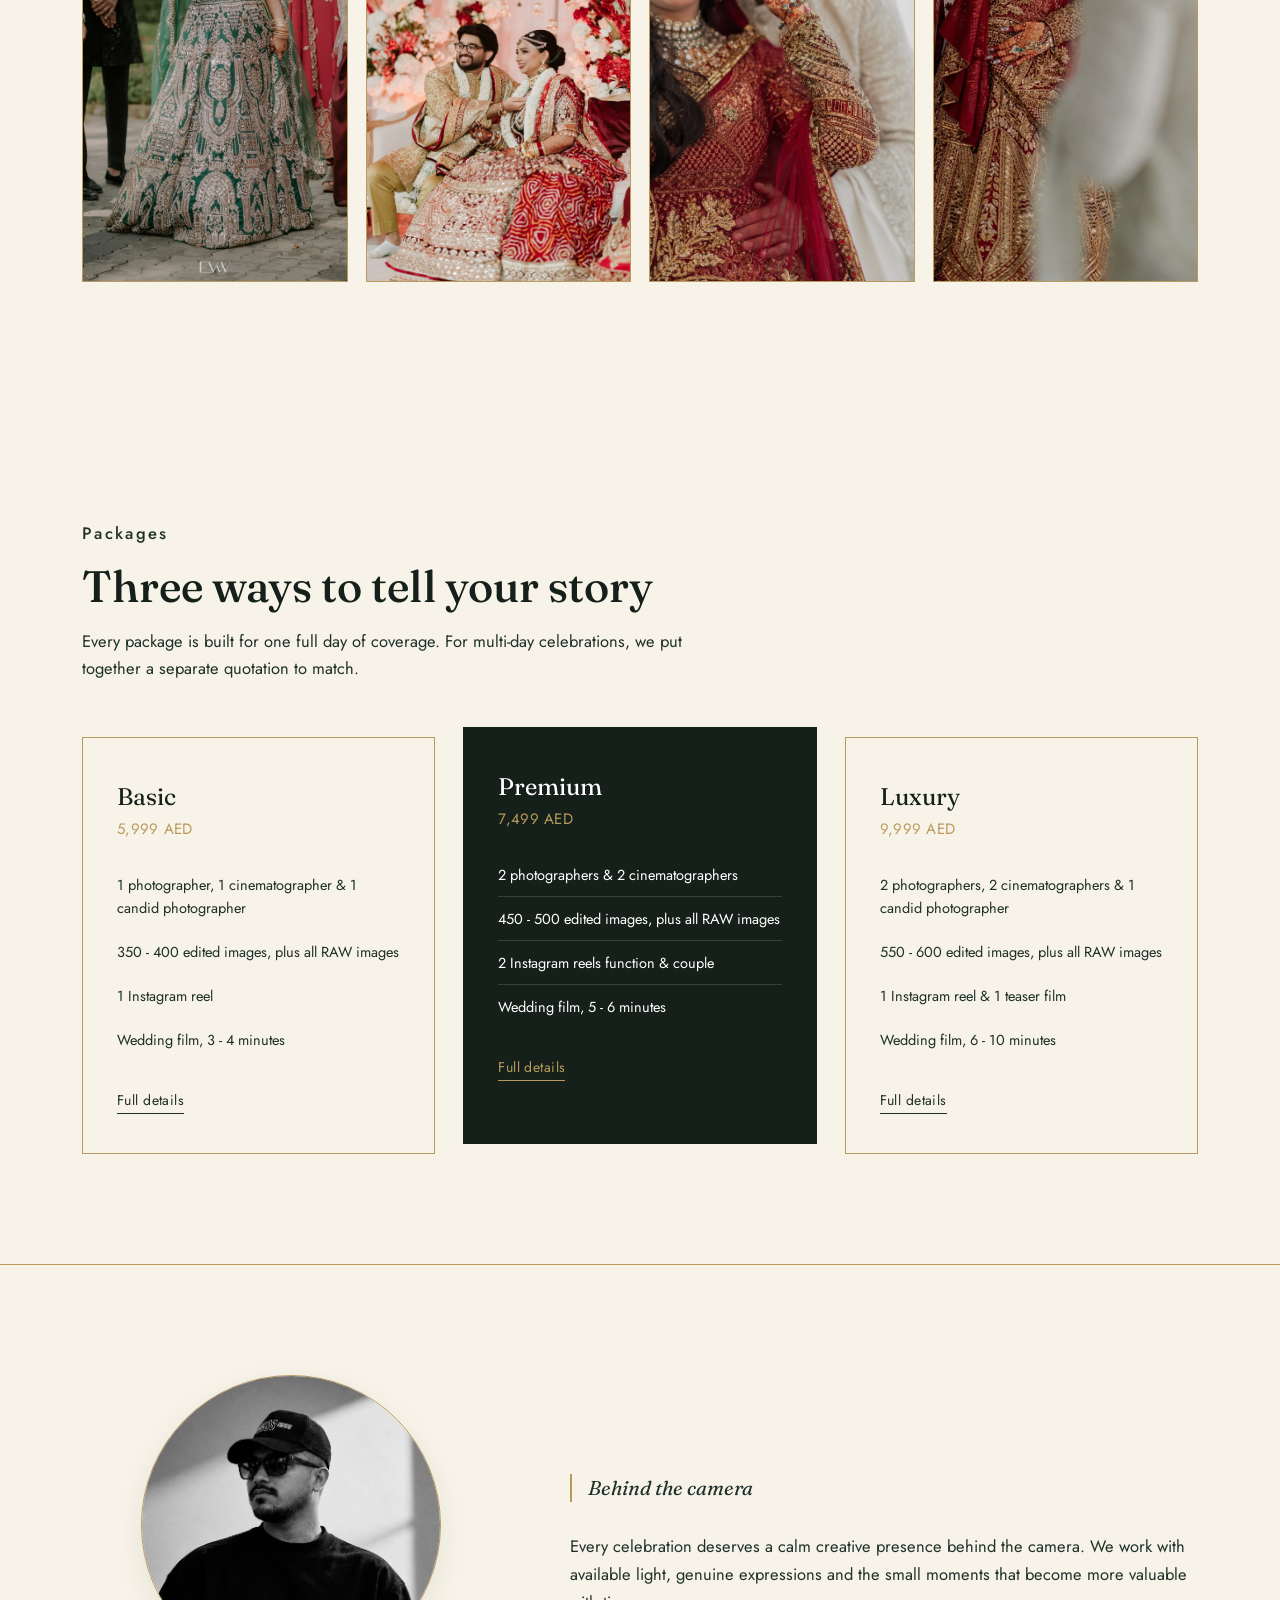
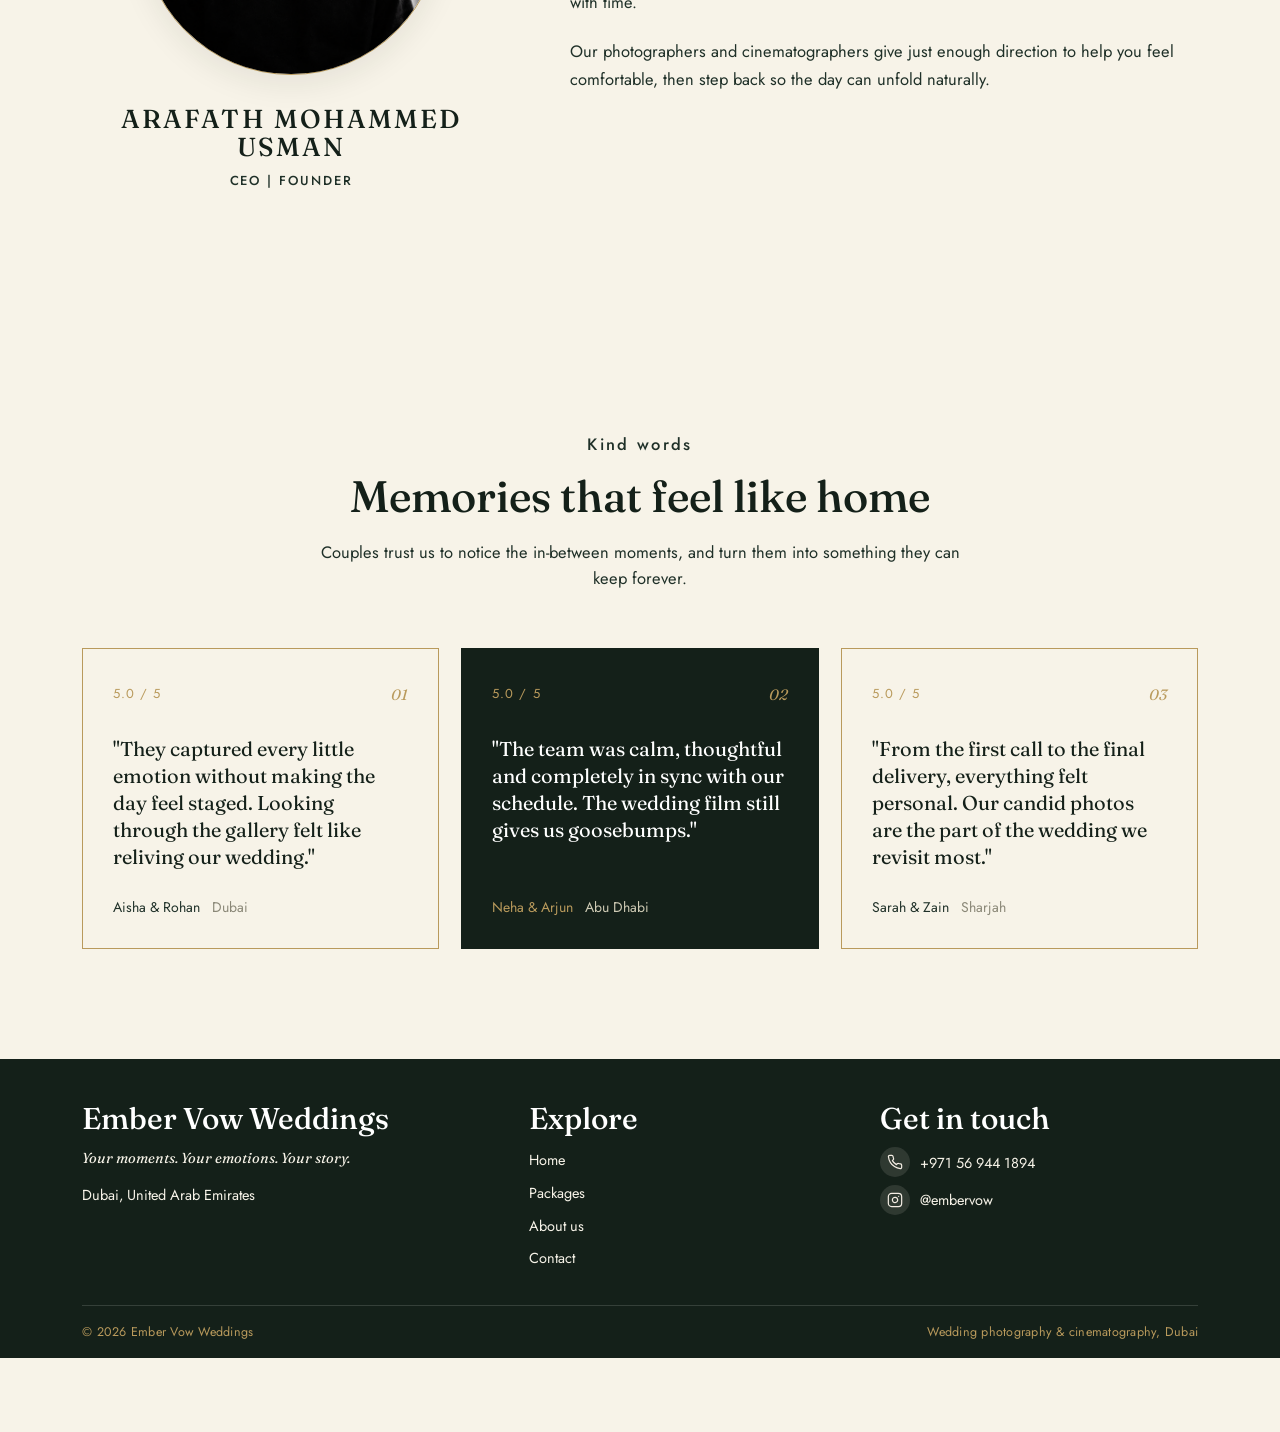
==== commit 38191d35: "Update website" ====
--- a/index.html
+++ b/index.html
@@ -1,150 +1,236 @@
-<!DOCTYPE html>
+<!doctype html>
 <html lang="en">
-<head>
-<meta charset="UTF-8">
-<meta name="viewport" content="width=device-width, initial-scale=1.0">
-<title>Ember Vow Weddings  Wedding Photography &amp; Films, Dubai</title>
-<meta name="description" content="Ember Vow Weddings is a Dubai-based wedding photography and cinematography studio, capturing weddings across the UAE with a dedicated creative crew.">
-<link rel="stylesheet" href="assets/style.css">
-</head>
-<body>
-
-<header class="site-header on-dark">
-  <div class="wrap header-row">
-    <a href="index.html" class="logo">EMBER <span class="flame">VOW</span> WEDDINGS</a>
-    <nav class="main-nav">
-      <a href="index.html" class="active">Home</a>
-      <a href="packages.html">Packages</a>
-      <a href="about.html">About</a>
-      <a href="terms.html">Terms</a>
-      <a href="contact.html">Contact</a>
-    </nav>
-    <div class="header-cta">
-      <!-- <a href="tel:+971569441894" class="header-phone">+971 56 944 1894</a>
+  <head>
+    <meta charset="UTF-8" />
+    <meta name="viewport" content="width=device-width, initial-scale=1.0" />
+    <title>Ember Vow Weddings Wedding Photography &amp; Films, Dubai</title>
+    <meta
+      name="description"
+      content="Ember Vow Weddings is a Dubai-based wedding photography and cinematography studio, capturing weddings across the UAE with a dedicated creative crew."
+    />
+    <link rel="stylesheet" href="assets/style.css" />
+  </head>
+  <body>
+    <header class="site-header on-dark">
+      <div class="wrap header-row">
+        <a href="index.html" class="logo"
+          >EMBER <span class="flame">VOW</span> WEDDINGS</a
+        >
+        <nav class="main-nav">
+          <a href="index.html" class="active">Home</a>
+          <a href="packages.html">Packages</a>
+          <a href="about.html">About</a>
+          <a href="terms.html">Terms</a>
+          <a href="contact.html">Contact</a>
+        </nav>
+        <div class="header-cta">
+          <!-- <a href="tel:+971569441894" class="header-phone">+971 56 944 1894</a>
       <a href="contact.html" class="btn btn-light">Enquire</a> -->
-      <button class="nav-toggle" type="button" aria-label="Open navigation menu" aria-expanded="false"><span></span><span></span><span></span></button>
-    </div>
-  </div>
-</header>
-
-<section class="hero">
-  <div class="hero-media" style="background-image:url('assets/images/image12.jpg');"></div>
-  <div class="hero-inner wrap">
-    <p class="hero-eyebrow1">Wedding Photography &amp; Cinematography  Dubai, UAE</p>
-    <h1>Your moments. Your emotions.<br><span class="serif-italic">Your story.</span></h1>
-    <p class="hero-sub">A dedicated creative crew capturing weddings across the Emirates  from the quietest candid glance to the grandest celebration  so you can relive the feeling of your day, again and again.</p>
-    <div class="hero-actions">
-      <a href="packages.html" class="btn btn-light">View packages</a>
-      <a href="contact.html" class="btn btn-solid">Check our availability</a>
-    </div>
-  </div>
-</section>
-
-<section class="section-cream">
-  <div class="wrap split">
-    <div class="split-copy">
-      <p class="eyebrow">Greetings from Ember Vow Weddings</p>
-      <h2 style="font-size:clamp(28px,3.4vw,40px); margin: 18px 0 26px;">A collection of emotions, worth remembering for a lifetime</h2>
-      <p>Your wedding is more than a celebration  it's heartfelt moments, laughter, tears and memories that deserve to be preserved with care. That's the passion behind every frame we shoot.</p>
-      <p>We've curated a range of photography and cinematography packages to suit different celebrations and styles, each carried out by a crew chosen for your day's agenda  from the smallest candid moment to the grandest function.</p>
-      <a href="about.html" class="btn" style="margin-top:8px;">More about us</a>
-    </div>
-    <div class="split-media">
-      <img src="assets/images/couple-laugh-red.jpg" alt="Couple sharing a moment during their mandap ceremony, surrounded by flowers">
-    </div>
-  </div>
-</section>
-
-<section class="section-paper">
-  <div class="wrap">
-    <div class="section-head center">
-      <p class="eyebrow">Behind every frame</p>
-      <h2>What we bring to your day</h2>
-      <p>A crew built around your agenda, working together with care, experience and attention to detail.</p>
-    </div>
-    <div class="pillars">
-      <div class="pillar">
-        <span class="pillar-num">Photography</span>
-        <h3>Photographers &amp; candid coverage</h3>
-        <p>Dedicated lead photographers alongside a candid specialist, delivering hundreds of edited images plus every RAW file from your day.</p>
-      </div>
-      <div class="pillar">
-        <span class="pillar-num">Cinematography</span>
-        <h3>Wedding films &amp; teasers</h3>
-        <p>From a concise wedding film to an extended cinematic cut, with the score chosen around any songs of interest you'd like included.</p>
-      </div>
-      <div class="pillar">
-        <span class="pillar-num">Social</span>
-        <h3>Reels for function &amp; couple</h3>
-        <p>Instagram-ready reels from your functions and couple shoot, with a first selection of photos ready within six days of the shoot.</p>
-      </div>
-    </div>
-  </div>
-</section>
-
-<section class="section-cream">
-  <div class="wrap">
-    <div class="section-head">
-      <p class="eyebrow">Portfolio</p>
-      <h2>Recent celebrations we've captured</h2>
-    </div>
-    <div class="gallery">
-      <a href="about.html" class="tall"><img src="assets/images/image13.JPG" alt="Bride in a flowing gown along a hallway"></a>
-      <a href="about.html"><img src="assets/images/image11.jpg" alt="Wedding ceremony ritual with hands joined in garlands"></a>
-      <a href="about.html"><img src="assets/images/image15.JPG" alt="Bride smiling with eyes closed, close to the groom"></a>
-      <a href="about.html" class="tall"><img src="assets/images/first-look-reveal.jpg" alt="Bride glancing back at the groom during a first look"></a>
-      <a href="about.html"><img src="assets/images/mandap-garland.jpg" alt="Couple seated together during their wedding ceremony"></a>
-      <a href="about.html"><img src="assets/images/cheek-laugh.jpg" alt="Couple laughing cheek to cheek in wedding attire"></a>
-    </div>
-  </div>
-</section>
-
-<section class="section-paper">
-  <div class="wrap">
-    <div class="section-head">
-      <p class="eyebrow">Packages</p>
-      <h2>Three ways to tell your story</h2>
-      <p>Every package is built for one full day of coverage. For multi-day celebrations, we put together a separate quotation to match.</p>
-    </div>
-    <div class="pkg-row">
-      <div class="pkg-teaser">
-        <span class="name">Basic</span>
-        <span class="price">5,999 AED</span>
-        <ul>
-          <li>1 photographer, 1 cinematographer &amp; 1 candid photographer</li>
-          <li>350 - 400 edited images, plus all RAW images</li>
-          <li>1 Instagram reel</li>
-          <li>Wedding film, 3 - 4 minutes</li>
-        </ul>
-        <a href="packages.html">Full details</a>
-      </div>
-      <div class="pkg-teaser is-featured">
-        <span class="name">Premium</span>
-        <span class="price">7,499 AED</span>
-        <ul>
-          <li>2 photographers &amp; 2 cinematographers</li>
-          <li>450 - 500 edited images, plus all RAW images</li>
-          <li>2 Instagram reels  function &amp; couple</li>
-          <li>Wedding film, 5 - 6 minutes</li>
-        </ul>
-        <a href="packages.html">Full details</a>
-      </div>
-      <div class="pkg-teaser">
-        <span class="name">Luxury</span>
-        <span class="price">9,999 AED</span>
-        <ul>
-          <li>2 photographers, 2 cinematographers &amp; 1 candid photographer</li>
-          <li>550 - 600 edited images, plus all RAW images</li>
-          <li>1 Instagram reel &amp; 1 teaser film</li>
-          <li>Wedding film, 6 - 10 minutes</li>
-        </ul>
-        <a href="packages.html">Full details</a>
-      </div>
-    </div>
-  </div>
-</section>
-
-<section class="photographer-section section-deep">
+          <button
+            class="nav-toggle"
+            type="button"
+            aria-label="Open navigation menu"
+            aria-expanded="false"
+          >
+            <span></span><span></span><span></span>
+          </button>
+        </div>
+      </div>
+    </header>
+
+    <section class="hero">
+      <div
+        class="hero-media"
+        style="background-image: url(&quot;assets/images/image12.jpg&quot;)"
+      ></div>
+      <div class="hero-inner wrap">
+        <p class="hero-eyebrow1">
+          Wedding Photography &amp; Cinematography Dubai, UAE
+        </p>
+        <h1>
+          Your moments. Your emotions.<br /><span class="serif-italic"
+            >Your story.</span
+          >
+        </h1>
+        <p class="hero-sub">
+          A dedicated creative crew capturing weddings across the Emirates from
+          the quietest candid glance to the grandest celebration so you can
+          relive the feeling of your day, again and again.
+        </p>
+        <div class="hero-actions">
+          <a href="packages.html" class="btn btn-light">View packages</a>
+          <a href="contact.html" class="btn btn-solid"
+            >Check our availability</a
+          >
+        </div>
+      </div>
+    </section>
+
+    <section class="section-cream">
+      <div class="wrap split">
+        <div class="split-copy">
+          <p class="eyebrow">Greetings from Ember Vow Weddings</p>
+          <h2 style="font-size: clamp(28px, 3.4vw, 40px); margin: 18px 0 26px">
+            A collection of emotions, worth remembering for a lifetime
+          </h2>
+          <p>
+            Your wedding is more than a celebration it's heartfelt moments,
+            laughter, tears and memories that deserve to be preserved with care.
+            That's the passion behind every frame we shoot.
+          </p>
+          <p>
+            We've curated a range of photography and cinematography packages to
+            suit different celebrations and styles, each carried out by a crew
+            chosen for your day's agenda from the smallest candid moment to the
+            grandest function.
+          </p>
+          <a href="about.html" class="btn" style="margin-top: 8px"
+            >More about us</a
+          >
+        </div>
+        <div class="split-media">
+          <img
+            src="assets/images/couple-laugh-red.jpg"
+            alt="Couple sharing a moment during their mandap ceremony, surrounded by flowers"
+          />
+        </div>
+      </div>
+    </section>
+
+    <section class="section-paper">
+      <div class="wrap">
+        <div class="section-head center">
+          <p class="eyebrow">Behind every frame</p>
+          <h2>What we bring to your day</h2>
+          <p>
+            A crew built around your agenda, working together with care,
+            experience and attention to detail.
+          </p>
+        </div>
+        <div class="pillars">
+          <div class="pillar">
+            <span class="pillar-num">Photography</span>
+            <h3>Photographers &amp; candid coverage</h3>
+            <p>
+              Dedicated lead photographers alongside a candid specialist,
+              delivering hundreds of edited images plus every RAW file from your
+              day.
+            </p>
+          </div>
+          <div class="pillar">
+            <span class="pillar-num">Cinematography</span>
+            <h3>Wedding films &amp; teasers</h3>
+            <p>
+              From a concise wedding film to an extended cinematic cut, with the
+              score chosen around any songs of interest you'd like included.
+            </p>
+          </div>
+          <div class="pillar">
+            <span class="pillar-num">Social</span>
+            <h3>Reels for function &amp; couple</h3>
+            <p>
+              Instagram-ready reels from your functions and couple shoot, with a
+              first selection of photos ready within six days of the shoot.
+            </p>
+          </div>
+        </div>
+      </div>
+    </section>
+
+    <section class="section-cream">
+      <div class="wrap">
+        <div class="section-head">
+          <p class="eyebrow">Portfolio</p>
+          <h2>Recent celebrations we've captured</h2>
+        </div>
+        <div class="gallery">
+          <a href="about.html" class="tall"
+            ><img
+              src="assets/images/image13.JPG"
+              alt="Bride in a flowing gown along a hallway"
+          /></a>
+          <a href="about.html"
+            ><img
+              src="assets/images/image11.jpg"
+              alt="Wedding ceremony ritual with hands joined in garlands"
+          /></a>
+          <a href="about.html"
+            ><img
+              src="assets/images/image15.JPG"
+              alt="Bride smiling with eyes closed, close to the groom"
+          /></a>
+          <a href="about.html" class="tall"
+            ><img
+              src="assets/images/first-look-reveal.jpg"
+              alt="Bride glancing back at the groom during a first look"
+          /></a>
+          <a href="about.html"
+            ><img
+              src="assets/images/mandap-garland.jpg"
+              alt="Couple seated together during their wedding ceremony"
+          /></a>
+          <a href="about.html"
+            ><img
+              src="assets/images/cheek-laugh.jpg"
+              alt="Couple laughing cheek to cheek in wedding attire"
+          /></a>
+        </div>
+      </div>
+    </section>
+
+    <section class="section-paper">
+      <div class="wrap">
+        <div class="section-head">
+          <p class="eyebrow">Packages</p>
+          <h2>Three ways to tell your story</h2>
+          <p>
+            Every package is built for one full day of coverage. For multi-day
+            celebrations, we put together a separate quotation to match.
+          </p>
+        </div>
+        <div class="pkg-row">
+          <div class="pkg-teaser">
+            <span class="name">Basic</span>
+            <span class="price">5,999 AED</span>
+            <ul>
+              <li>
+                1 photographer, 1 cinematographer &amp; 1 candid photographer
+              </li>
+              <li>350 - 400 edited images, plus all RAW images</li>
+              <li>1 Instagram reel</li>
+              <li>Wedding film, 3 - 4 minutes</li>
+            </ul>
+            <a href="packages.html">Full details</a>
+          </div>
+          <div class="pkg-teaser is-featured">
+            <span class="name">Premium</span>
+            <span class="price">7,499 AED</span>
+            <ul>
+              <li>2 photographers &amp; 2 cinematographers</li>
+              <li>450 - 500 edited images, plus all RAW images</li>
+              <li>2 Instagram reels function &amp; couple</li>
+              <li>Wedding film, 5 - 6 minutes</li>
+            </ul>
+            <a href="packages.html">Full details</a>
+          </div>
+          <div class="pkg-teaser">
+            <span class="name">Luxury</span>
+            <span class="price">9,999 AED</span>
+            <ul>
+              <li>
+                2 photographers, 2 cinematographers &amp; 1 candid photographer
+              </li>
+              <li>550 - 600 edited images, plus all RAW images</li>
+              <li>1 Instagram reel &amp; 1 teaser film</li>
+              <li>Wedding film, 6 - 10 minutes</li>
+            </ul>
+            <a href="packages.html">Full details</a>
+          </div>
+        </div>
+      </div>
+    </section>
+
+    <!-- <section class="photographer-section section-deep">
   <div class="wrap">
     <div class="photographer-grid">
       <div class="photographer-image">
@@ -175,35 +261,92 @@
       </div>
     </div>
   </div>
-</section>
-<section class="reviews-section section-cream">
-  <div class="wrap">
-    <div class="section-head center">
-      <p class="eyebrow">Kind words</p>
-      <h2>Memories that feel like home</h2>
-      <p>Couples trust us to notice the in-between moments, and turn them into something they can keep forever.</p>
-    </div>
-    <div class="reviews-grid">
-      <article class="review-card">
-        <div class="review-topline"><span class="review-stars">5.0 / 5</span><span class="review-mark">01</span></div>
-        <blockquote>"They captured every little emotion without making the day feel staged. Looking through the gallery felt like reliving our wedding."</blockquote>
-        <cite>Aisha &amp; Rohan <span>Dubai</span></cite>
-      </article>
-      <article class="review-card featured-review">
-        <div class="review-topline"><span class="review-stars">5.0 / 5</span><span class="review-mark">02</span></div>
-        <blockquote>"The team was calm, thoughtful and completely in sync with our schedule. The wedding film still gives us goosebumps."</blockquote>
-        <cite>Neha &amp; Arjun <span>Abu Dhabi</span></cite>
-      </article>
-      <article class="review-card">
-        <div class="review-topline"><span class="review-stars">5.0 / 5</span><span class="review-mark">03</span></div>
-        <blockquote>"From the first call to the final delivery, everything felt personal. Our candid photos are the part of the wedding we revisit most."</blockquote>
-        <cite>Sarah &amp; Zain <span>Sharjah</span></cite>
-      </article>
-    </div>
-  </div>
-</section>
-
-<!-- <section class="cta-banner">
+</section> -->
+
+    <section class="founder-section section-cream">
+      <div class="wrap">
+        <div class="founder-grid">
+          <div class="founder-profile">
+            <div class="founder-image-wrap">
+              <img
+                src="assets/images/IMG_4251.PNG"
+                alt="Arafath Mohammed Usman - CEO & Founder"
+              />
+            </div>
+            <h3 class="founder-name">Arafath Mohammed Usman</h3>
+            <p class="founder-role">CEO | FOUNDER</p>
+          </div>
+
+          <div class="founder-copy">
+            <p class="founder-quote">
+            Behind the camera
+            </p>
+            <p>
+            Every celebration deserves a calm creative presence behind the
+          camera. We work with available light, genuine expressions and the
+          small moments that become more valuable with time.
+            </p>
+            <p>
+              Our photographers and cinematographers give just enough direction
+          to help you feel comfortable, then step back so the day can unfold
+          naturally.
+            </p>
+          </div>
+        </div>
+      </div>
+    </section>
+
+    <section class="reviews-section section-cream">
+      <div class="wrap">
+        <div class="section-head center">
+          <p class="eyebrow">Kind words</p>
+          <h2>Memories that feel like home</h2>
+          <p>
+            Couples trust us to notice the in-between moments, and turn them
+            into something they can keep forever.
+          </p>
+        </div>
+        <div class="reviews-grid">
+          <article class="review-card">
+            <div class="review-topline">
+              <span class="review-stars">5.0 / 5</span
+              ><span class="review-mark">01</span>
+            </div>
+            <blockquote>
+              "They captured every little emotion without making the day feel
+              staged. Looking through the gallery felt like reliving our
+              wedding."
+            </blockquote>
+            <cite>Aisha &amp; Rohan <span>Dubai</span></cite>
+          </article>
+          <article class="review-card featured-review">
+            <div class="review-topline">
+              <span class="review-stars">5.0 / 5</span
+              ><span class="review-mark">02</span>
+            </div>
+            <blockquote>
+              "The team was calm, thoughtful and completely in sync with our
+              schedule. The wedding film still gives us goosebumps."
+            </blockquote>
+            <cite>Neha &amp; Arjun <span>Abu Dhabi</span></cite>
+          </article>
+          <article class="review-card">
+            <div class="review-topline">
+              <span class="review-stars">5.0 / 5</span
+              ><span class="review-mark">03</span>
+            </div>
+            <blockquote>
+              "From the first call to the final delivery, everything felt
+              personal. Our candid photos are the part of the wedding we revisit
+              most."
+            </blockquote>
+            <cite>Sarah &amp; Zain <span>Sharjah</span></cite>
+          </article>
+        </div>
+      </div>
+    </section>
+
+    <!-- <section class="cta-banner">
   <div class="wrap">
     <h2>Let us turn your day into memories that last forever.</h2>
     <div class="actions">
@@ -213,58 +356,85 @@
   </div>
 </section> -->
 
-<footer class="site-footer">
-  <div class="wrap">
-    <div class="footer-grid">
-      <div>
-        <h4>Ember Vow Weddings</h4>
-        <p class="footer-tagline">Your moments. Your emotions. Your story.</p>
-        <p>Dubai, United Arab Emirates</p>
-      </div>
-      <div>
-        <h4>Explore</h4>
-        <ul class="footer-links">
-          <li><a href="index.html">Home</a></li>
-          <li><a href="packages.html">Packages</a></li>
-          <li><a href="about.html">About us</a></li>
-          <li><a href="contact.html">Contact</a></li>
-        </ul>
-      </div>
-      <div>
-        <h4>Get in touch</h4>
-        <ul class="footer-links">
-          <li>
-            <a class="footer-contact-link" href="tel:+971569441894">
-              <span class="footer-icon">
-                <svg viewBox="0 0 24 24" fill="none" stroke="currentColor" stroke-width="1.8" stroke-linecap="round" stroke-linejoin="round" aria-hidden="true">
-                  <path d="M22 16.92v3a2 2 0 0 1-2.18 2 19.79 19.79 0 0 1-8.63-3.07 19.5 19.5 0 0 1-6-6 19.79 19.79 0 0 1-3.07-8.67A2 2 0 0 1 4.11 2h3a2 2 0 0 1 2 1.72c.13.96.36 1.9.7 2.81a2 2 0 0 1-.45 2.11L8.09 9.91a16 16 0 0 0 6 6l1.27-1.27a2 2 0 0 1 2.11-.45c.91.34 1.85.57 2.81.7A2 2 0 0 1 22 16.92z"/>
-                </svg>
-              </span>
-              <span>+971 56 944 1894</span>
-            </a>
-          </li>
-          <li>
-            <a class="footer-contact-link" href="https://www.instagram.com/embervow" target="_blank" rel="noopener">
-              <span class="footer-icon instagram-icon">
-                <svg viewBox="0 0 24 24" fill="none" stroke="currentColor" stroke-width="1.8" stroke-linecap="round" stroke-linejoin="round" aria-hidden="true">
-                  <rect x="2" y="2" width="20" height="20" rx="5" ry="5"/>
-                  <path d="M16 11.37A4 4 0 1 1 12.63 8 4 4 0 0 1 16 11.37z"/>
-                  <line x1="17.5" y1="6.5" x2="17.51" y2="6.5"/>
-                </svg>
-              </span>
-              <span>@embervow</span>
-            </a>
-          </li>
-        </ul>
-      </div>
-    </div>
-    <div class="footer-bottom">
-      <span>&copy; <span id="year"></span> Ember Vow Weddings</span>
-      <span>Wedding photography &amp; cinematography, Dubai</span>
-    </div>
-  </div>
-</footer>
-
-<script src="assets/script.js"></script>
-</body>
+    <footer class="site-footer">
+      <div class="wrap">
+        <div class="footer-grid">
+          <div>
+            <h4>Ember Vow Weddings</h4>
+            <p class="footer-tagline">
+              Your moments. Your emotions. Your story.
+            </p>
+            <p>Dubai, United Arab Emirates</p>
+          </div>
+          <div>
+            <h4>Explore</h4>
+            <ul class="footer-links">
+              <li><a href="index.html">Home</a></li>
+              <li><a href="packages.html">Packages</a></li>
+              <li><a href="about.html">About us</a></li>
+              <li><a href="contact.html">Contact</a></li>
+            </ul>
+          </div>
+          <div>
+            <h4>Get in touch</h4>
+            <ul class="footer-links">
+              <li>
+                <a class="footer-contact-link" href="tel:+971569441894">
+                  <span class="footer-icon">
+                    <svg
+                      viewBox="0 0 24 24"
+                      fill="none"
+                      stroke="currentColor"
+                      stroke-width="1.8"
+                      stroke-linecap="round"
+                      stroke-linejoin="round"
+                      aria-hidden="true"
+                    >
+                      <path
+                        d="M22 16.92v3a2 2 0 0 1-2.18 2 19.79 19.79 0 0 1-8.63-3.07 19.5 19.5 0 0 1-6-6 19.79 19.79 0 0 1-3.07-8.67A2 2 0 0 1 4.11 2h3a2 2 0 0 1 2 1.72c.13.96.36 1.9.7 2.81a2 2 0 0 1-.45 2.11L8.09 9.91a16 16 0 0 0 6 6l1.27-1.27a2 2 0 0 1 2.11-.45c.91.34 1.85.57 2.81.7A2 2 0 0 1 22 16.92z"
+                      />
+                    </svg>
+                  </span>
+                  <span>+971 56 944 1894</span>
+                </a>
+              </li>
+              <li>
+                <a
+                  class="footer-contact-link"
+                  href="https://www.instagram.com/embervow"
+                  target="_blank"
+                  rel="noopener"
+                >
+                  <span class="footer-icon instagram-icon">
+                    <svg
+                      viewBox="0 0 24 24"
+                      fill="none"
+                      stroke="currentColor"
+                      stroke-width="1.8"
+                      stroke-linecap="round"
+                      stroke-linejoin="round"
+                      aria-hidden="true"
+                    >
+                      <rect x="2" y="2" width="20" height="20" rx="5" ry="5" />
+                      <path
+                        d="M16 11.37A4 4 0 1 1 12.63 8 4 4 0 0 1 16 11.37z"
+                      />
+                      <line x1="17.5" y1="6.5" x2="17.51" y2="6.5" />
+                    </svg>
+                  </span>
+                  <span>@embervow</span>
+                </a>
+              </li>
+            </ul>
+          </div>
+        </div>
+        <div class="footer-bottom">
+          <span>&copy; <span id="year"></span> Ember Vow Weddings</span>
+          <span>Wedding photography &amp; cinematography, Dubai</span>
+        </div>
+      </div>
+    </footer>
+
+    <script src="assets/script.js"></script>
+  </body>
 </html>
--- a/assets/style.css
+++ b/assets/style.css
@@ -569,7 +569,7 @@
 }
 .quote-block cite{ display:block; margin-top: 26px; font-style:normal; font-family:'Jost'; font-size:14px; letter-spacing:.06em; color:var(--olive); }
 
-/* ---------------- photographer + team ---------------- */
+/* ---------------- photographer + team (പഴയത് - ഇത് ഉപയോഗിക്കേണ്ടതില്ല) ---------------- */
 .photographer-section{ background:var(--dark-green); color:var(--ivory); }
 .photographer-grid{ display:grid; grid-template-columns:1fr 1fr; gap:24px; align-items:stretch; }
 .photographer-image{ min-height:480px; overflow:hidden; border:1px solid rgba(185,154,92,.35); border-radius:20px; }
@@ -651,6 +651,93 @@
 .cta-banner .actions{ display:flex; justify-content:center; gap:18px; flex-wrap:wrap; }
 
 /* ============================================================
+   FOUNDER SECTION (പുതിയ ഡിസൈൻ - ഇമേജിൽ കാണുന്നതുപോലെ)
+   ============================================================ */
+
+.founder-section {
+  padding: 110px 0;
+  background: var(--cream);
+  border-top: 1px solid var(--olive-line);
+}
+
+.founder-grid {
+  display: grid;
+  grid-template-columns: 0.8fr 1.2fr; /* ഇമേജിനേക്കാൾ കൂടുതൽ സ്ഥലം ടെക്സ്റ്റിന് നൽകുന്നു */
+  gap: 70px;
+  align-items: center;
+}
+
+/* --- ഇടതുവശം: പ്രൊഫൈൽ --- */
+.founder-profile {
+  text-align: center;
+}
+
+.founder-image-wrap {
+  width: 300px;
+  height: 300px;
+  margin: 0 auto 30px;
+  border-radius: 50%;
+  overflow: hidden;
+  border: 1px solid var(--olive-line);
+  box-shadow: 0 10px 30px rgba(20, 32, 25, 0.08);
+}
+
+.founder-image-wrap img {
+  width: 100%;
+  height: 100%;
+  object-fit: cover;
+  transition: transform 0.7s ease;
+}
+
+.founder-image-wrap:hover img {
+  transform: scale(1.05);
+}
+
+.founder-name {
+  font-family: 'Fraunces', serif;
+  font-size: 26px;
+  font-weight: 500;
+  letter-spacing: 0.08em;
+  color: var(--ink);
+  margin: 0 0 10px 0;
+  text-transform: uppercase;
+}
+
+.founder-role {
+  font-family: 'Jost', sans-serif;
+  font-size: 13px;
+  letter-spacing: 0.15em;
+  color: var(--olive);
+  font-weight: 500;
+  text-transform: uppercase;
+  margin: 0;
+}
+
+/* --- വലതുവശം: ടെക്സ്റ്റ് --- */
+.founder-copy {
+  display: flex;
+  flex-direction: column;
+  gap: 20px;
+}
+
+.founder-quote {
+  font-family: 'Fraunces', serif;
+  font-style: italic;
+  font-size: 20px;
+  color: var(--forest);
+  line-height: 1.4;
+  margin-bottom: 10px;
+  padding-left: 16px;
+  border-left: 2px solid var(--gold);
+}
+
+.founder-copy p:not(.founder-quote) {
+  font-size: 16.5px;
+  color: var(--forest);
+  line-height: 1.7;
+}
+
+/* ============================================================
    RESPONSIVE FIXES (Mobile & Tablet)
    ============================================================ */
 
@@ -688,6 +775,29 @@
     object-fit: contain !important;
   }
   body:not(.non-responsive) .footer-grid{ grid-template-columns: 1fr; gap: 24px; }
+
+  /* FOUNDER SECTION TABLET FIX */
+  body:not(.non-responsive) .founder-grid {
+    grid-template-columns: 1fr;
+    gap: 50px;
+  }
+  body:not(.non-responsive) .founder-image-wrap {
+    width: 240px;
+    height: 240px;
+  }
+  body:not(.non-responsive) .founder-name {
+    font-size: 24px;
+  }
+  body:not(.non-responsive) .founder-copy {
+    text-align: center;
+  }
+  body:not(.non-responsive) .founder-quote {
+    border-left: none;
+    border-top: 1px solid var(--olive-line);
+    border-bottom: 1px solid var(--olive-line);
+    padding: 18px 0;
+    margin-bottom: 5px;
+  }
 }
 
 /* -------- Mobile (max-width: 760px) -------- */
@@ -794,6 +904,22 @@
   }
   body:not(.non-responsive) .site-header.nav-open .main-nav{ transform: translateY(0); display:flex; }
   body:not(.non-responsive) .site-header .main-nav a{ font-size: 22px; color: var(--ink) !important; }
+
+  /* FOUNDER SECTION MOBILE FIX */
+  body:not(.non-responsive) .founder-section {
+    padding: 64px 0;
+  }
+  body:not(.non-responsive) .founder-image-wrap {
+    width: 200px;
+    height: 200px;
+    margin-bottom: 22px;
+  }
+  body:not(.non-responsive) .founder-name {
+    font-size: 22px;
+  }
+  body:not(.non-responsive) .founder-copy p:not(.founder-quote) {
+    font-size: 15.5px;
+  }
 }
 
 @media (prefers-reduced-motion: reduce){
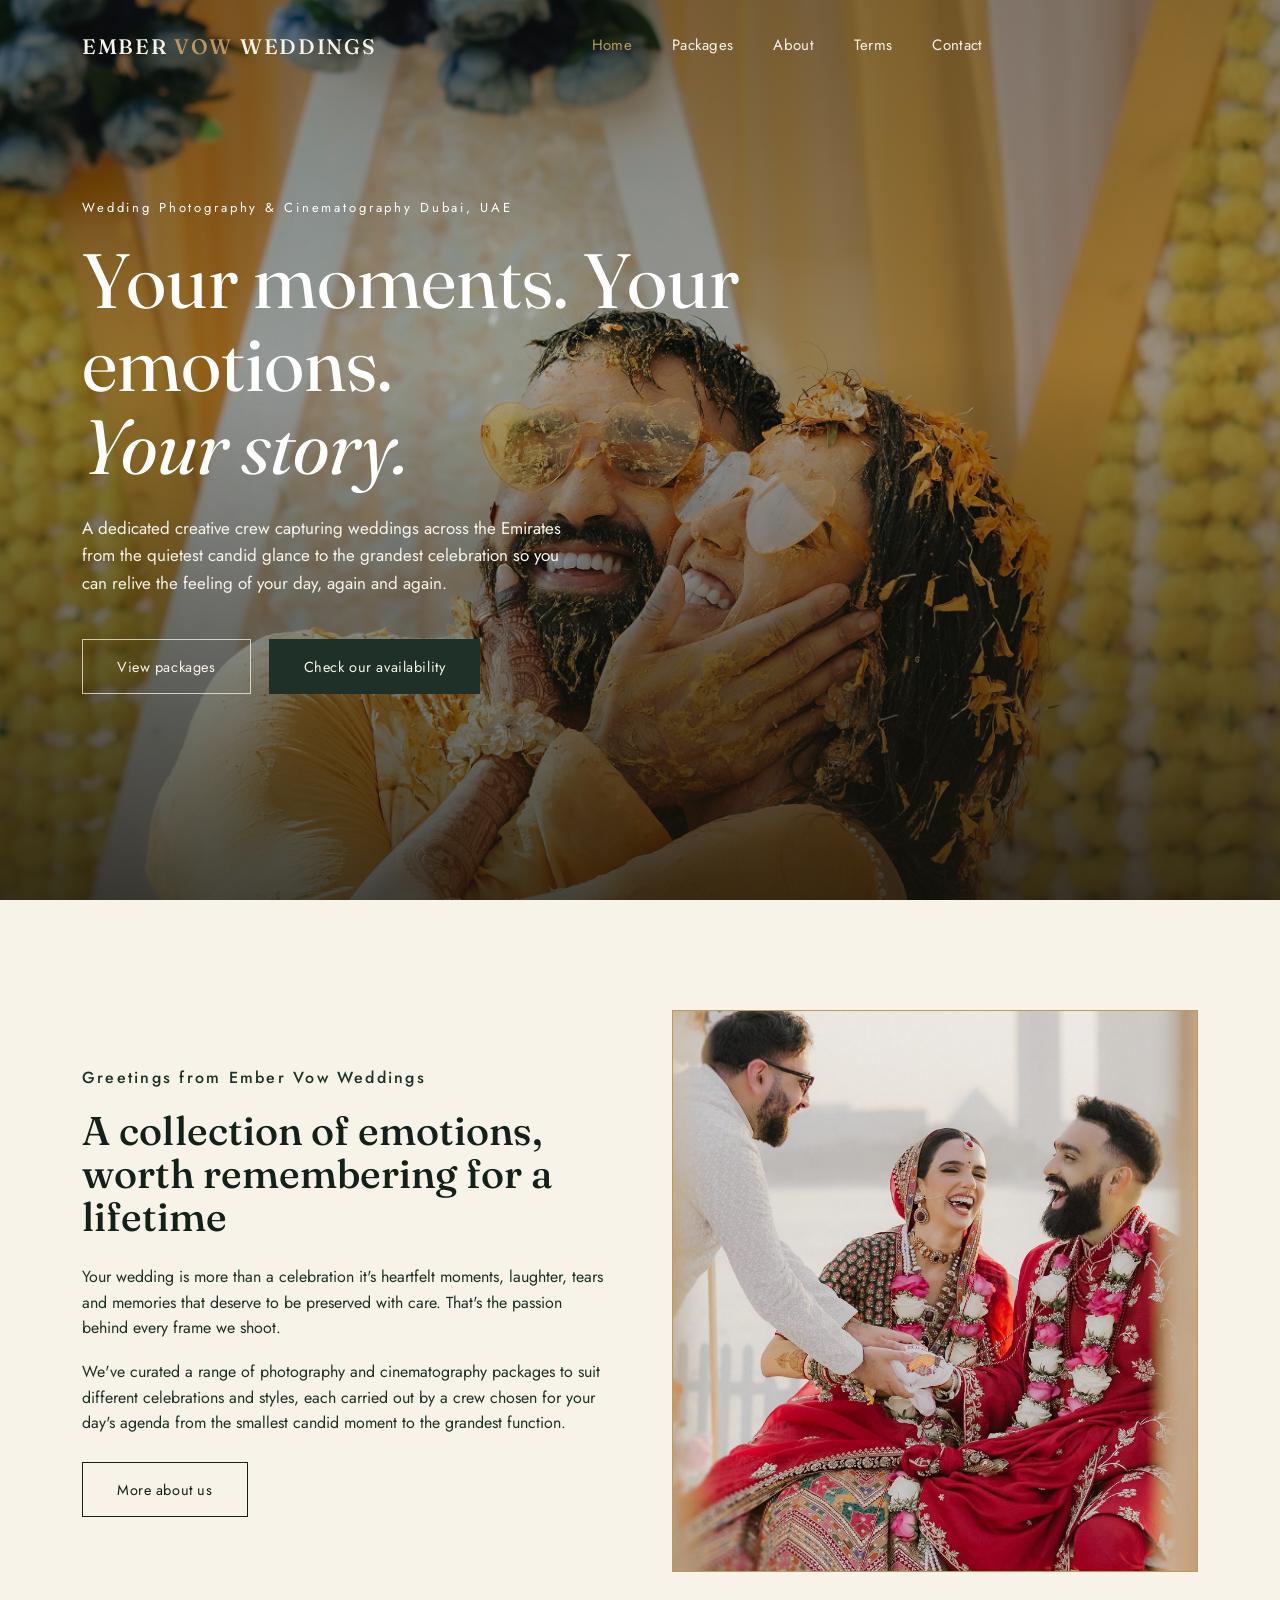
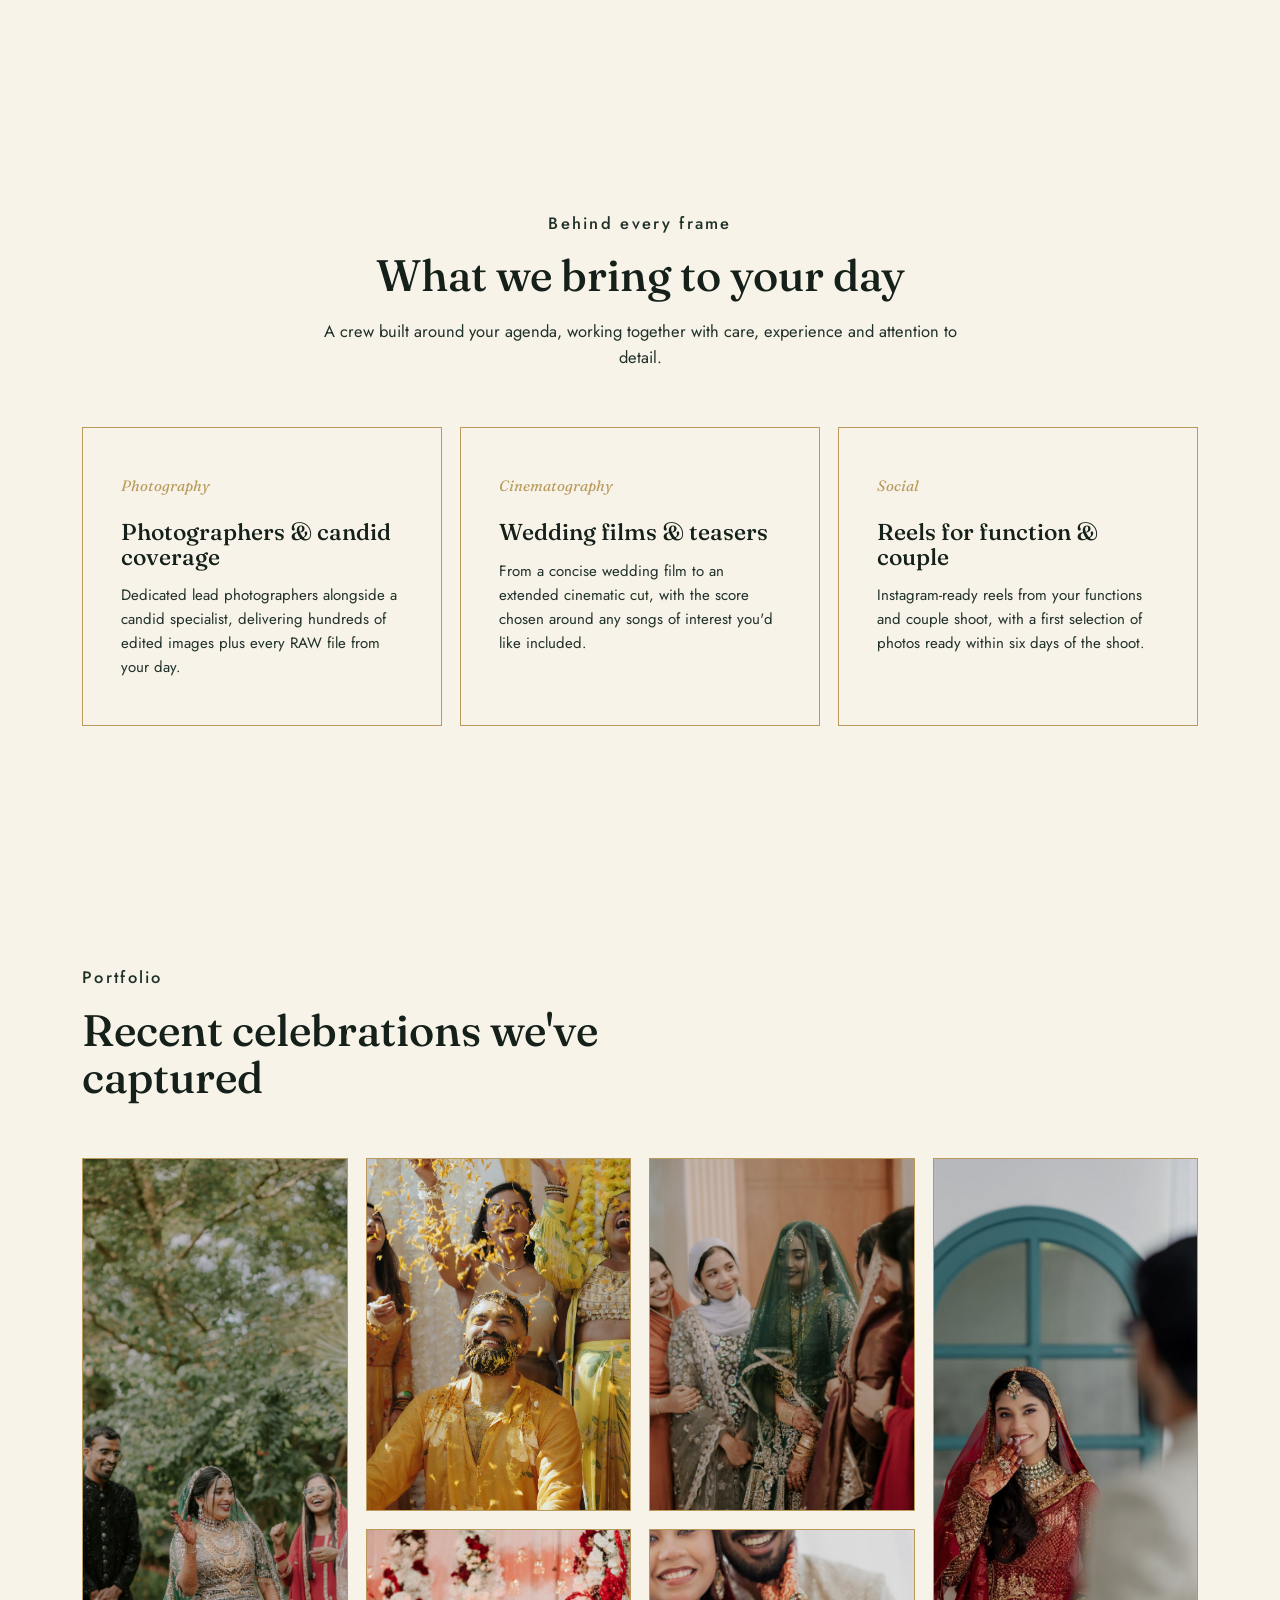
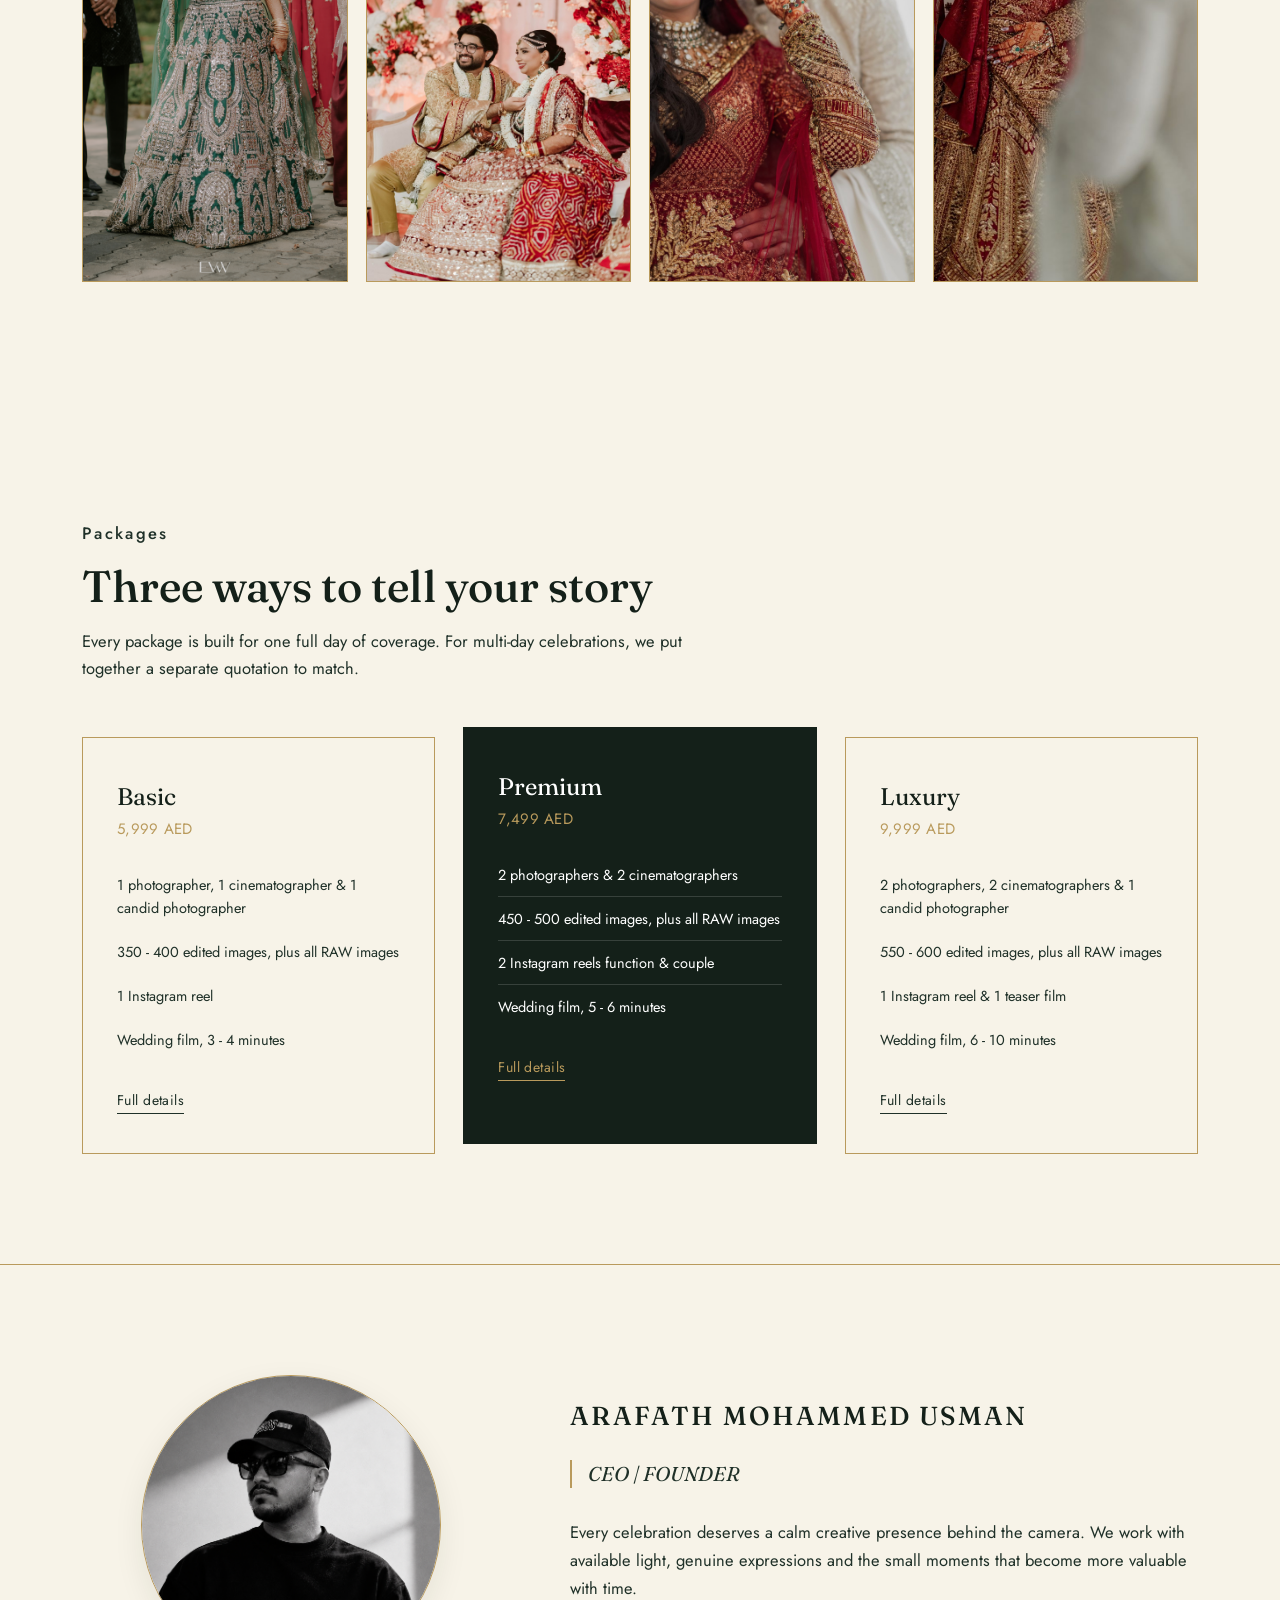
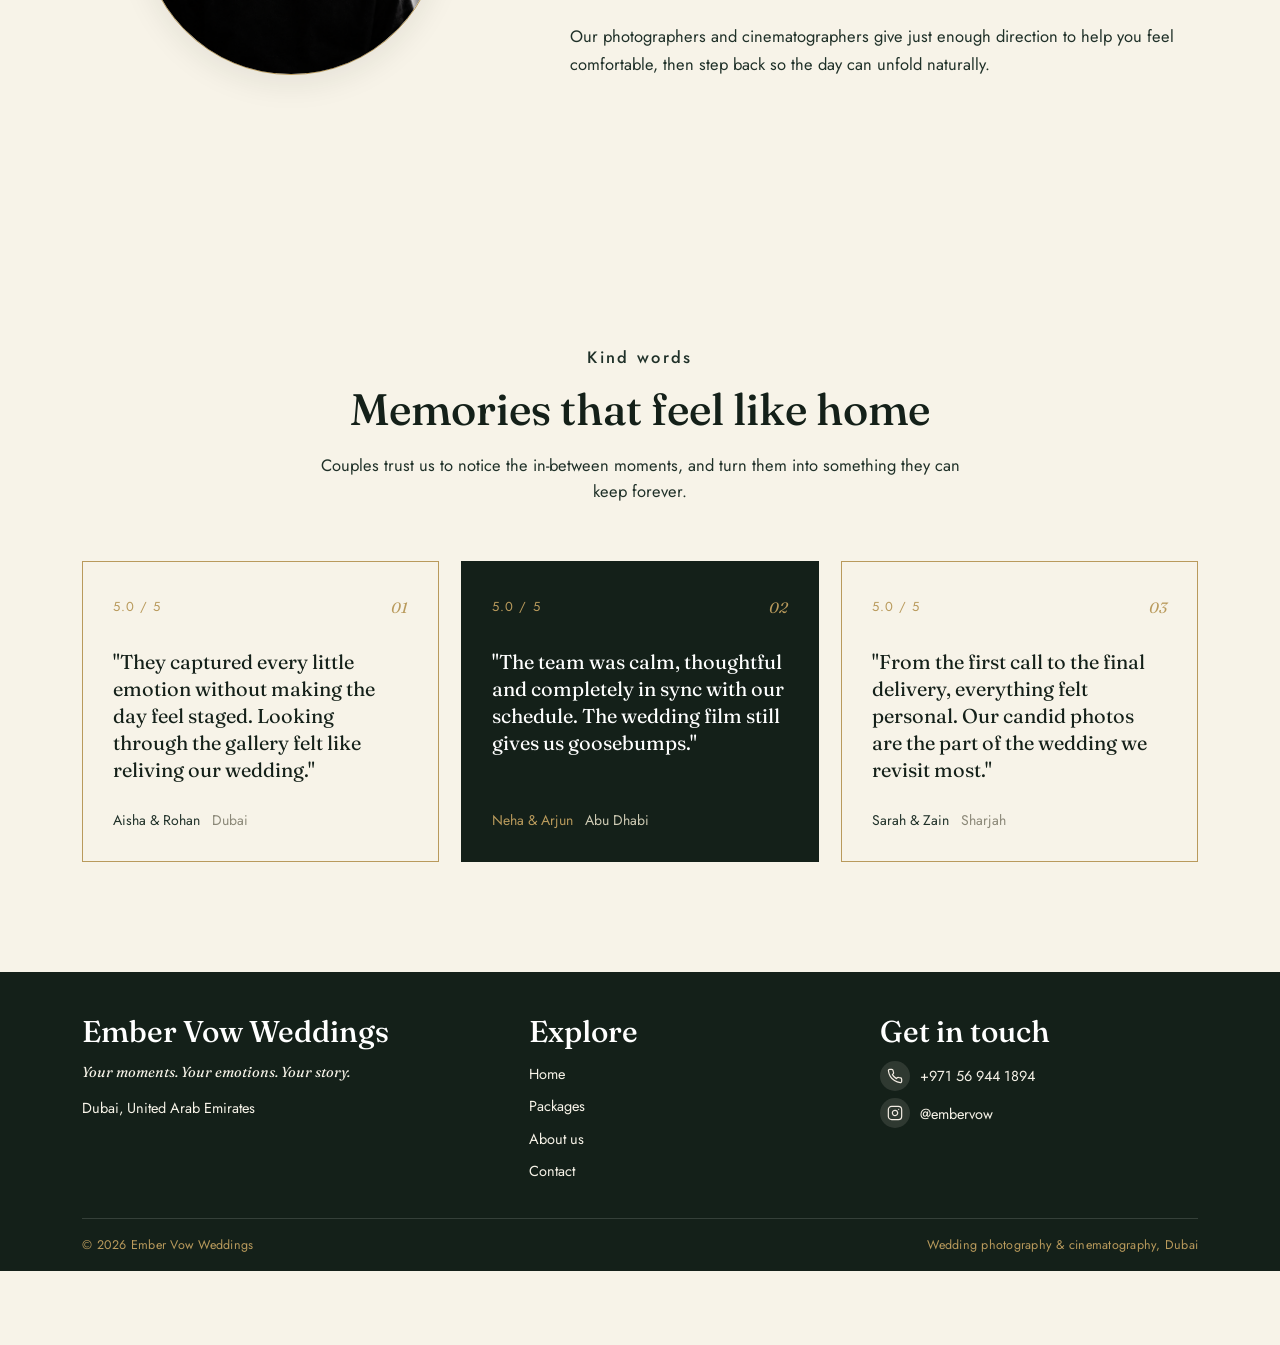
==== commit 2e70239f: "Update website" ====
--- a/index.html
+++ b/index.html
@@ -11,32 +11,25 @@
     <link rel="stylesheet" href="assets/style.css" />
   </head>
   <body>
-    <header class="site-header on-dark">
-      <div class="wrap header-row">
-        <a href="index.html" class="logo"
-          >EMBER <span class="flame">VOW</span> WEDDINGS</a
-        >
-        <nav class="main-nav">
-          <a href="index.html" class="active">Home</a>
-          <a href="packages.html">Packages</a>
-          <a href="about.html">About</a>
-          <a href="terms.html">Terms</a>
-          <a href="contact.html">Contact</a>
-        </nav>
-        <div class="header-cta">
-          <!-- <a href="tel:+971569441894" class="header-phone">+971 56 944 1894</a>
-      <a href="contact.html" class="btn btn-light">Enquire</a> -->
-          <button
-            class="nav-toggle"
-            type="button"
-            aria-label="Open navigation menu"
-            aria-expanded="false"
-          >
-            <span></span><span></span><span></span>
-          </button>
-        </div>
-      </div>
-    </header>
+  <header class="site-header on-dark">
+  <div class="wrap header-row">
+    <a href="index.html" class="logo">EMBER <span class="flame">VOW</span> WEDDINGS</a>
+    
+    <nav class="main-nav">
+      <a href="index.html" class="active">Home</a>
+      <a href="packages.html">Packages</a>
+      <a href="about.html">About</a>
+      <a href="terms.html">Terms</a>
+      <a href="contact.html">Contact</a>
+    </nav>
+    
+    <div class="header-cta">
+      <button class="nav-toggle" type="button" aria-label="Open navigation menu" aria-expanded="false">
+        <span></span><span></span><span></span>
+      </button>
+    </div>
+  </div>
+</header>
 
     <section class="hero">
       <div
@@ -273,23 +266,23 @@
                 alt="Arafath Mohammed Usman - CEO & Founder"
               />
             </div>
+            <!-- <h3 class="founder-name">Arafath Mohammed Usman</h3>
+            <p class="founder-role">CEO | FOUNDER</p> -->
+          </div>
+
+          <div class="founder-copy">
             <h3 class="founder-name">Arafath Mohammed Usman</h3>
-            <p class="founder-role">CEO | FOUNDER</p>
-          </div>
-
-          <div class="founder-copy">
-            <p class="founder-quote">
-            Behind the camera
-            </p>
+            <!-- <p class="founder-role">CEO | FOUNDER</p> -->
+            <p class="founder-quote">CEO | FOUNDER</p>
             <p>
-            Every celebration deserves a calm creative presence behind the
-          camera. We work with available light, genuine expressions and the
-          small moments that become more valuable with time.
+              Every celebration deserves a calm creative presence behind the
+              camera. We work with available light, genuine expressions and the
+              small moments that become more valuable with time.
             </p>
             <p>
               Our photographers and cinematographers give just enough direction
-          to help you feel comfortable, then step back so the day can unfold
-          naturally.
+              to help you feel comfortable, then step back so the day can unfold
+              naturally.
             </p>
           </div>
         </div>
--- a/assets/style.css
+++ b/assets/style.css
@@ -662,12 +662,11 @@
 
 .founder-grid {
   display: grid;
-  grid-template-columns: 0.8fr 1.2fr; /* ഇമേജിനേക്കാൾ കൂടുതൽ സ്ഥലം ടെക്സ്റ്റിന് നൽകുന്നു */
+  grid-template-columns: 0.8fr 1.2fr; 
   gap: 70px;
   align-items: center;
 }
 
-/* --- ഇടതുവശം: പ്രൊഫൈൽ --- */
 .founder-profile {
   text-align: center;
 }
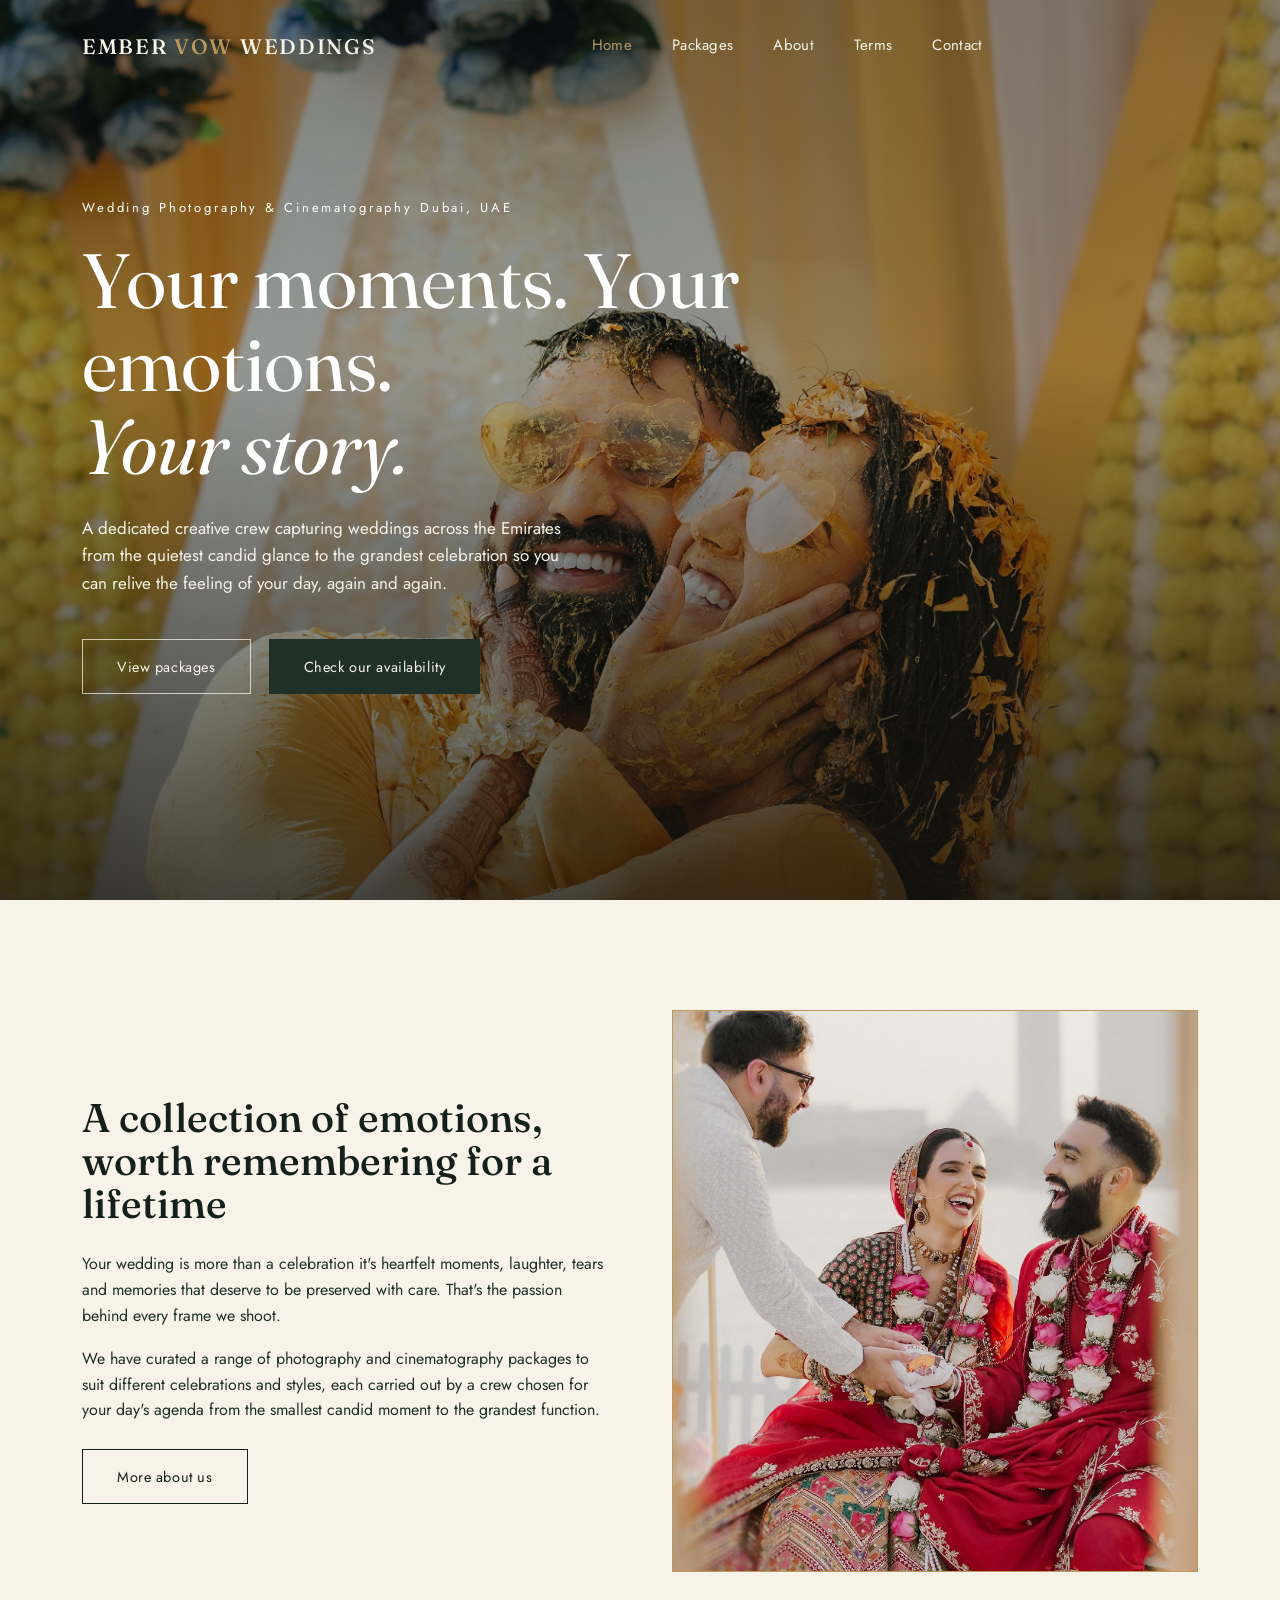
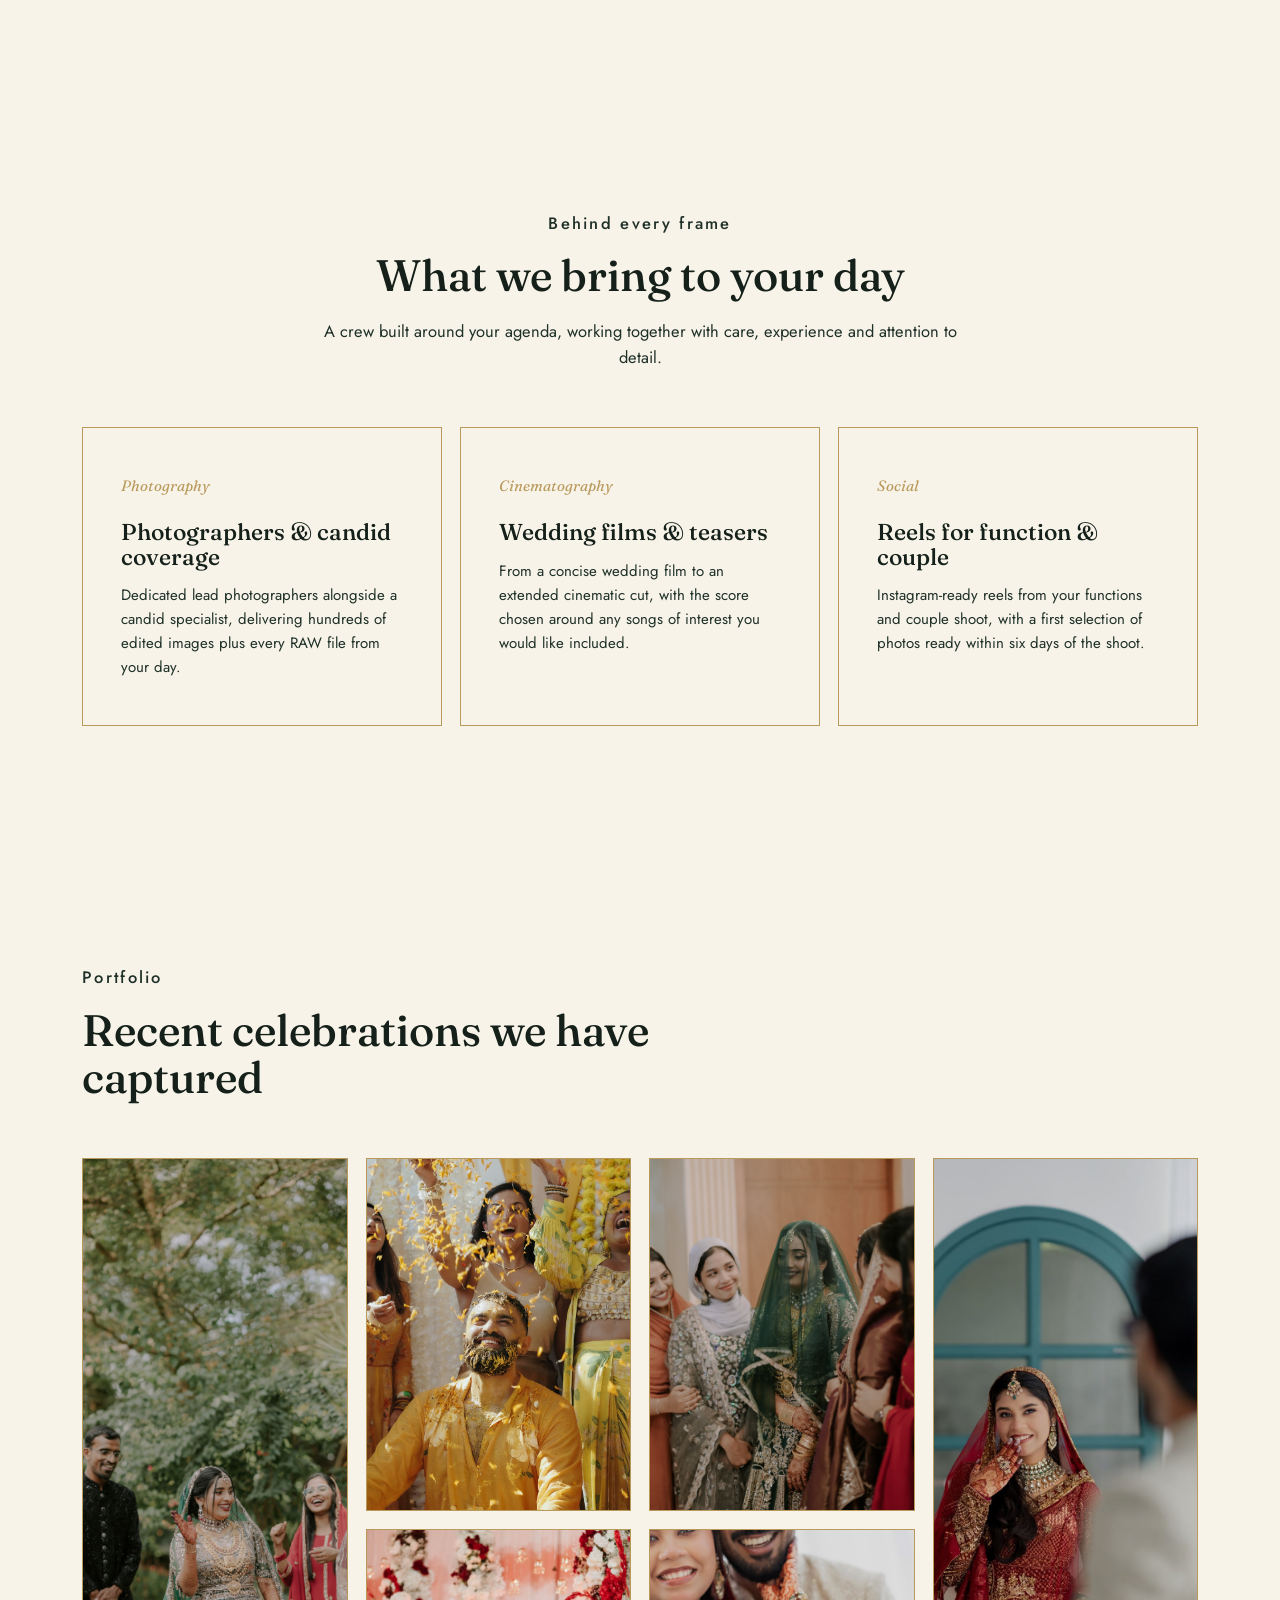
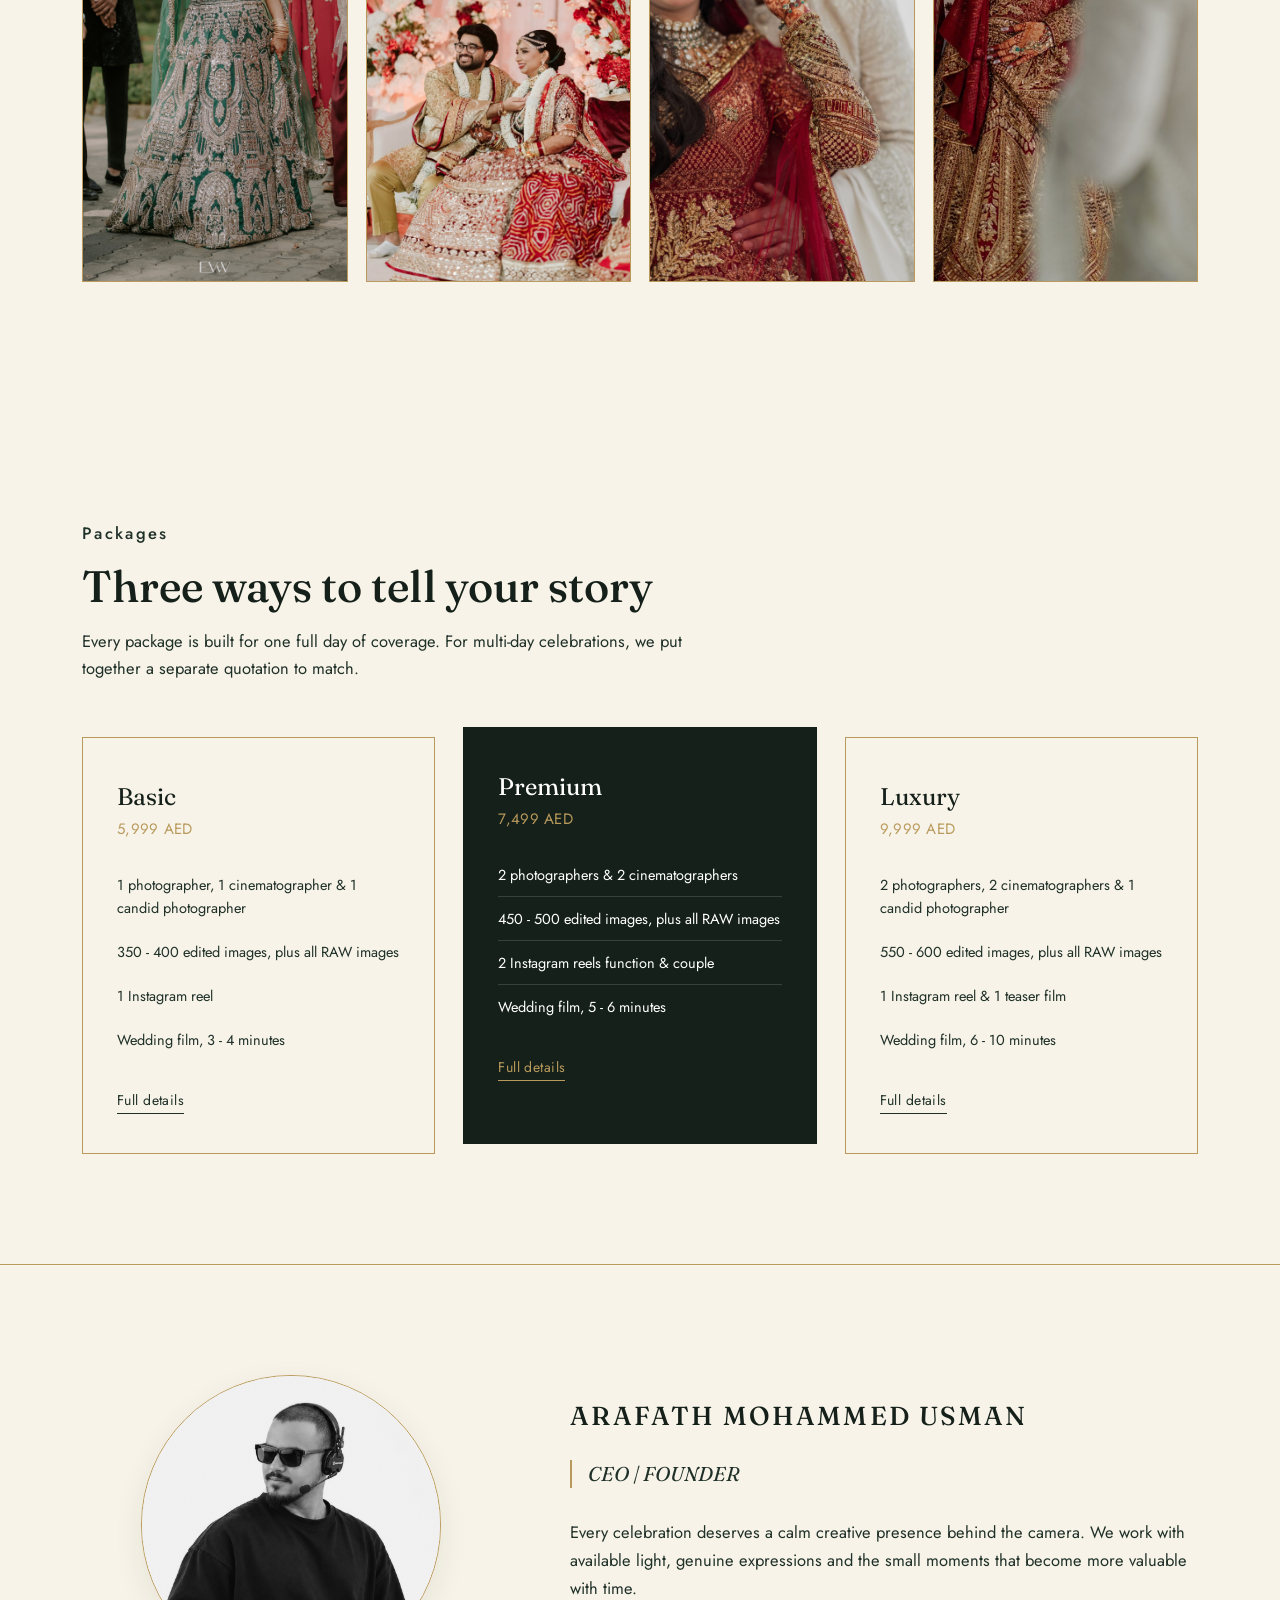
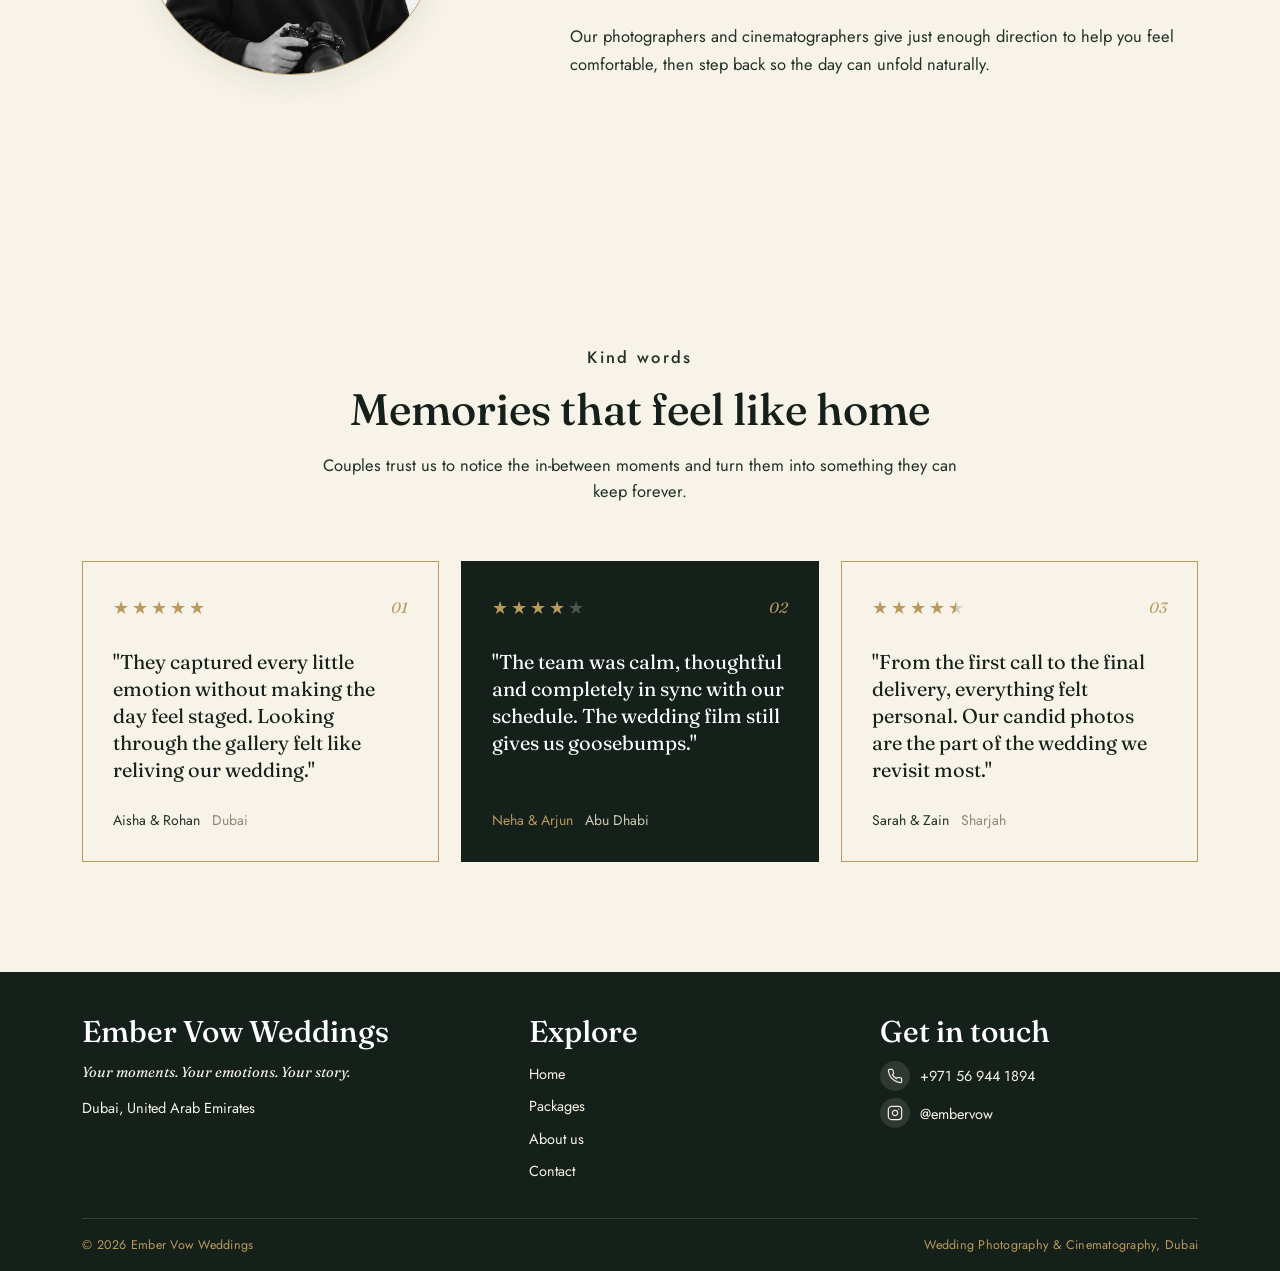
==== commit f4581777: "Update website1" ====
--- a/index.html
+++ b/index.html
@@ -62,7 +62,7 @@
     <section class="section-cream">
       <div class="wrap split">
         <div class="split-copy">
-          <p class="eyebrow">Greetings from Ember Vow Weddings</p>
+          <!-- <p class="eyebrow">Greetings from Ember Vow Weddings</p> -->
           <h2 style="font-size: clamp(28px, 3.4vw, 40px); margin: 18px 0 26px">
             A collection of emotions, worth remembering for a lifetime
           </h2>
@@ -72,7 +72,7 @@
             That's the passion behind every frame we shoot.
           </p>
           <p>
-            We've curated a range of photography and cinematography packages to
+            We have curated a range of photography and cinematography packages to
             suit different celebrations and styles, each carried out by a crew
             chosen for your day's agenda from the smallest candid moment to the
             grandest function.
@@ -115,7 +115,7 @@
             <h3>Wedding films &amp; teasers</h3>
             <p>
               From a concise wedding film to an extended cinematic cut, with the
-              score chosen around any songs of interest you'd like included.
+              score chosen around any songs of interest you would like included.
             </p>
           </div>
           <div class="pillar">
@@ -134,7 +134,7 @@
       <div class="wrap">
         <div class="section-head">
           <p class="eyebrow">Portfolio</p>
-          <h2>Recent celebrations we've captured</h2>
+          <h2>Recent celebrations we have captured</h2>
         </div>
         <div class="gallery">
           <a href="about.html" class="tall"
@@ -262,7 +262,7 @@
           <div class="founder-profile">
             <div class="founder-image-wrap">
               <img
-                src="assets/images/IMG_4251.PNG"
+                src="assets/images/arfath2.JPG.jpeg"
                 alt="Arafath Mohammed Usman - CEO & Founder"
               />
             </div>
@@ -295,15 +295,21 @@
           <p class="eyebrow">Kind words</p>
           <h2>Memories that feel like home</h2>
           <p>
-            Couples trust us to notice the in-between moments, and turn them
+            Couples trust us to notice the in-between moments and turn them
             into something they can keep forever.
           </p>
         </div>
         <div class="reviews-grid">
           <article class="review-card">
             <div class="review-topline">
-              <span class="review-stars">5.0 / 5</span
-              ><span class="review-mark">01</span>
+              <span class="review-stars" aria-label="5 out of 5 stars">
+                <span class="star full">★</span>
+                <span class="star full">★</span>
+                <span class="star full">★</span>
+                <span class="star full">★</span>
+                <span class="star full">★</span>
+              </span>
+              <span class="review-mark">01</span>
             </div>
             <blockquote>
               "They captured every little emotion without making the day feel
@@ -314,8 +320,14 @@
           </article>
           <article class="review-card featured-review">
             <div class="review-topline">
-              <span class="review-stars">5.0 / 5</span
-              ><span class="review-mark">02</span>
+              <span class="review-stars" aria-label="4 out of 5 stars">
+                <span class="star full">★</span>
+                <span class="star full">★</span>
+                <span class="star full">★</span>
+                <span class="star full">★</span>
+                <span class="star empty">★</span>
+              </span>
+              <span class="review-mark">02</span>
             </div>
             <blockquote>
               "The team was calm, thoughtful and completely in sync with our
@@ -325,8 +337,14 @@
           </article>
           <article class="review-card">
             <div class="review-topline">
-              <span class="review-stars">5.0 / 5</span
-              ><span class="review-mark">03</span>
+              <span class="review-stars" aria-label="4.5 out of 5 stars">
+                <span class="star full">★</span>
+                <span class="star full">★</span>
+                <span class="star full">★</span>
+                <span class="star full">★</span>
+                <span class="star half">★</span>
+              </span>
+              <span class="review-mark">03</span>
             </div>
             <blockquote>
               "From the first call to the final delivery, everything felt
@@ -423,7 +441,7 @@
         </div>
         <div class="footer-bottom">
           <span>&copy; <span id="year"></span> Ember Vow Weddings</span>
-          <span>Wedding photography &amp; cinematography, Dubai</span>
+          <span>Wedding Photography &amp; Cinematography, Dubai</span>
         </div>
       </div>
     </footer>
--- a/assets/style.css
+++ b/assets/style.css
@@ -450,8 +450,24 @@
 .review-card:hover{ transform:translateY(-7px); border-color:var(--gold); box-shadow:0 16px 30px rgba(20,32,25,.12); }
 .featured-review{ background:var(--dark-green); border-color:var(--dark-green); color:var(--ivory); }
 .review-topline{ display:flex; justify-content:space-between; align-items:center; margin-bottom:28px; }
-.review-stars{ color:var(--ember); font-size:13px; letter-spacing:.08em; }
-.featured-review .review-stars{ color:var(--gold); }
+.review-stars{ display:inline-flex; align-items:center; gap:3px; font-size:18px; line-height:1; letter-spacing:0; }
+.review-stars .star{ display:inline-block; color:rgba(31,48,40,.18); }
+.review-stars .star.full{ color:var(--ember); }
+.featured-review .review-stars .star.full{ color:var(--gold); }
+.review-stars .star.empty{ color:rgba(247,243,232,.26); }
+.review-stars .star.half{
+  position:relative;
+  color:rgba(31,48,40,.18);
+  background:linear-gradient(90deg, var(--ember) 50%, rgba(31,48,40,.18) 50%);
+  -webkit-background-clip:text;
+  background-clip:text;
+  color:transparent;
+}
+.featured-review .review-stars .star.half{
+  background:linear-gradient(90deg, var(--gold) 50%, rgba(247,243,232,.26) 50%);
+  -webkit-background-clip:text;
+  background-clip:text;
+}
 .review-mark{ color:var(--olive-line); font-family:'Fraunces',serif; font-style:italic; font-size:15px; }
 .review-card blockquote{ margin:0; font-family:'Fraunces',serif; font-size:20px; line-height:1.35; color:var(--ink); }
 .featured-review blockquote{ color:#fff; }
